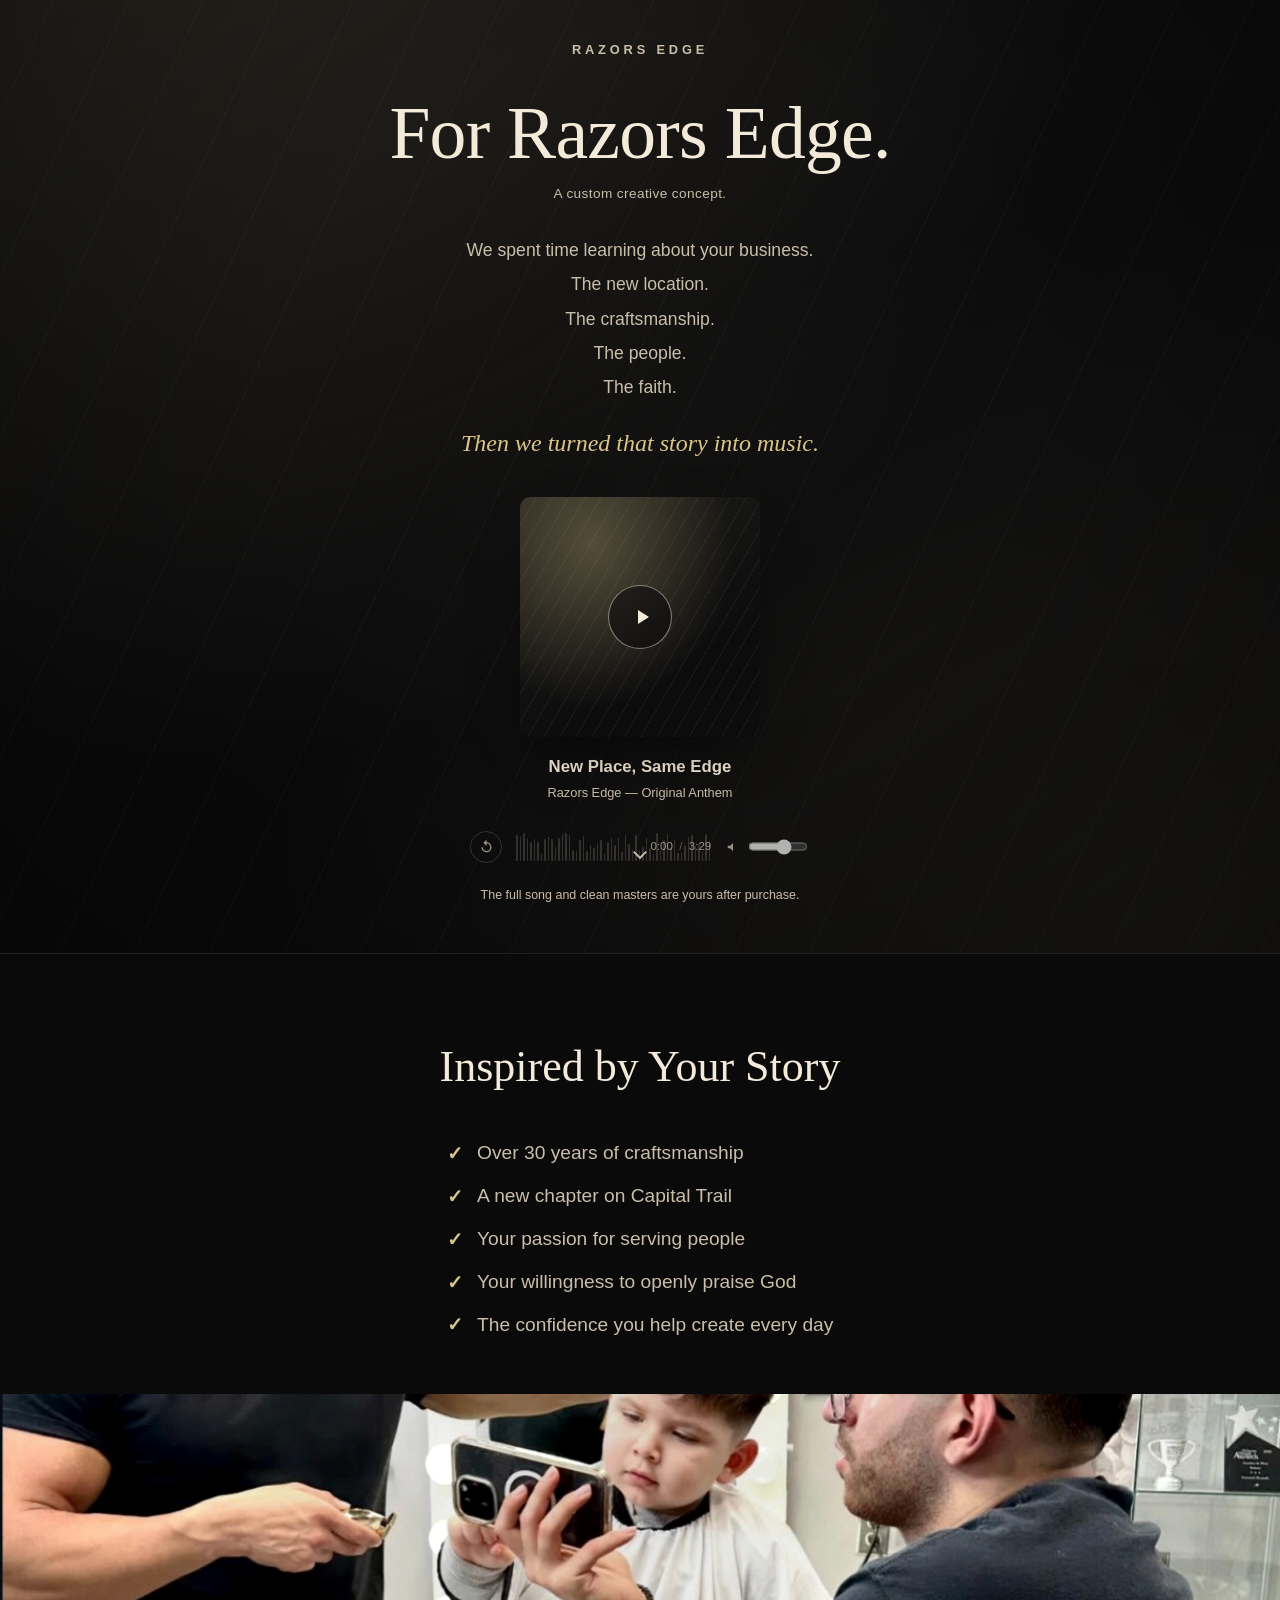
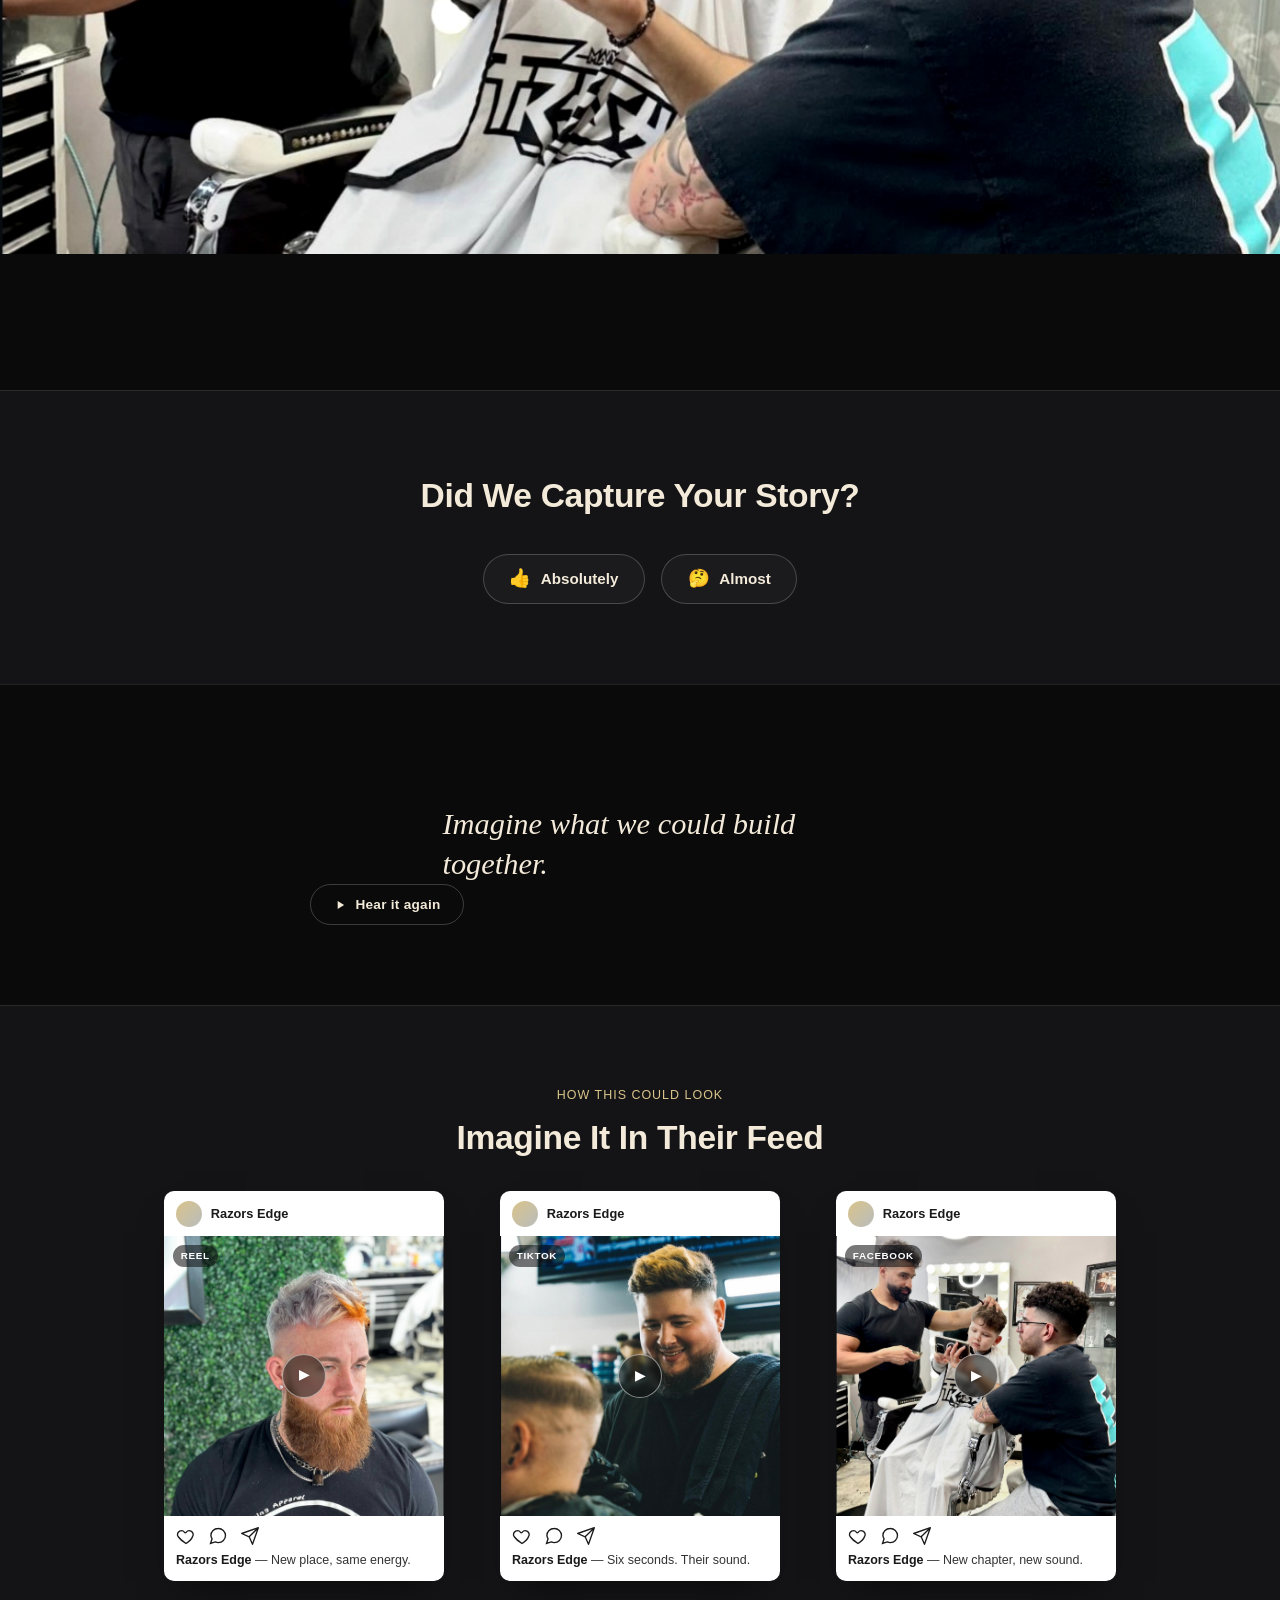
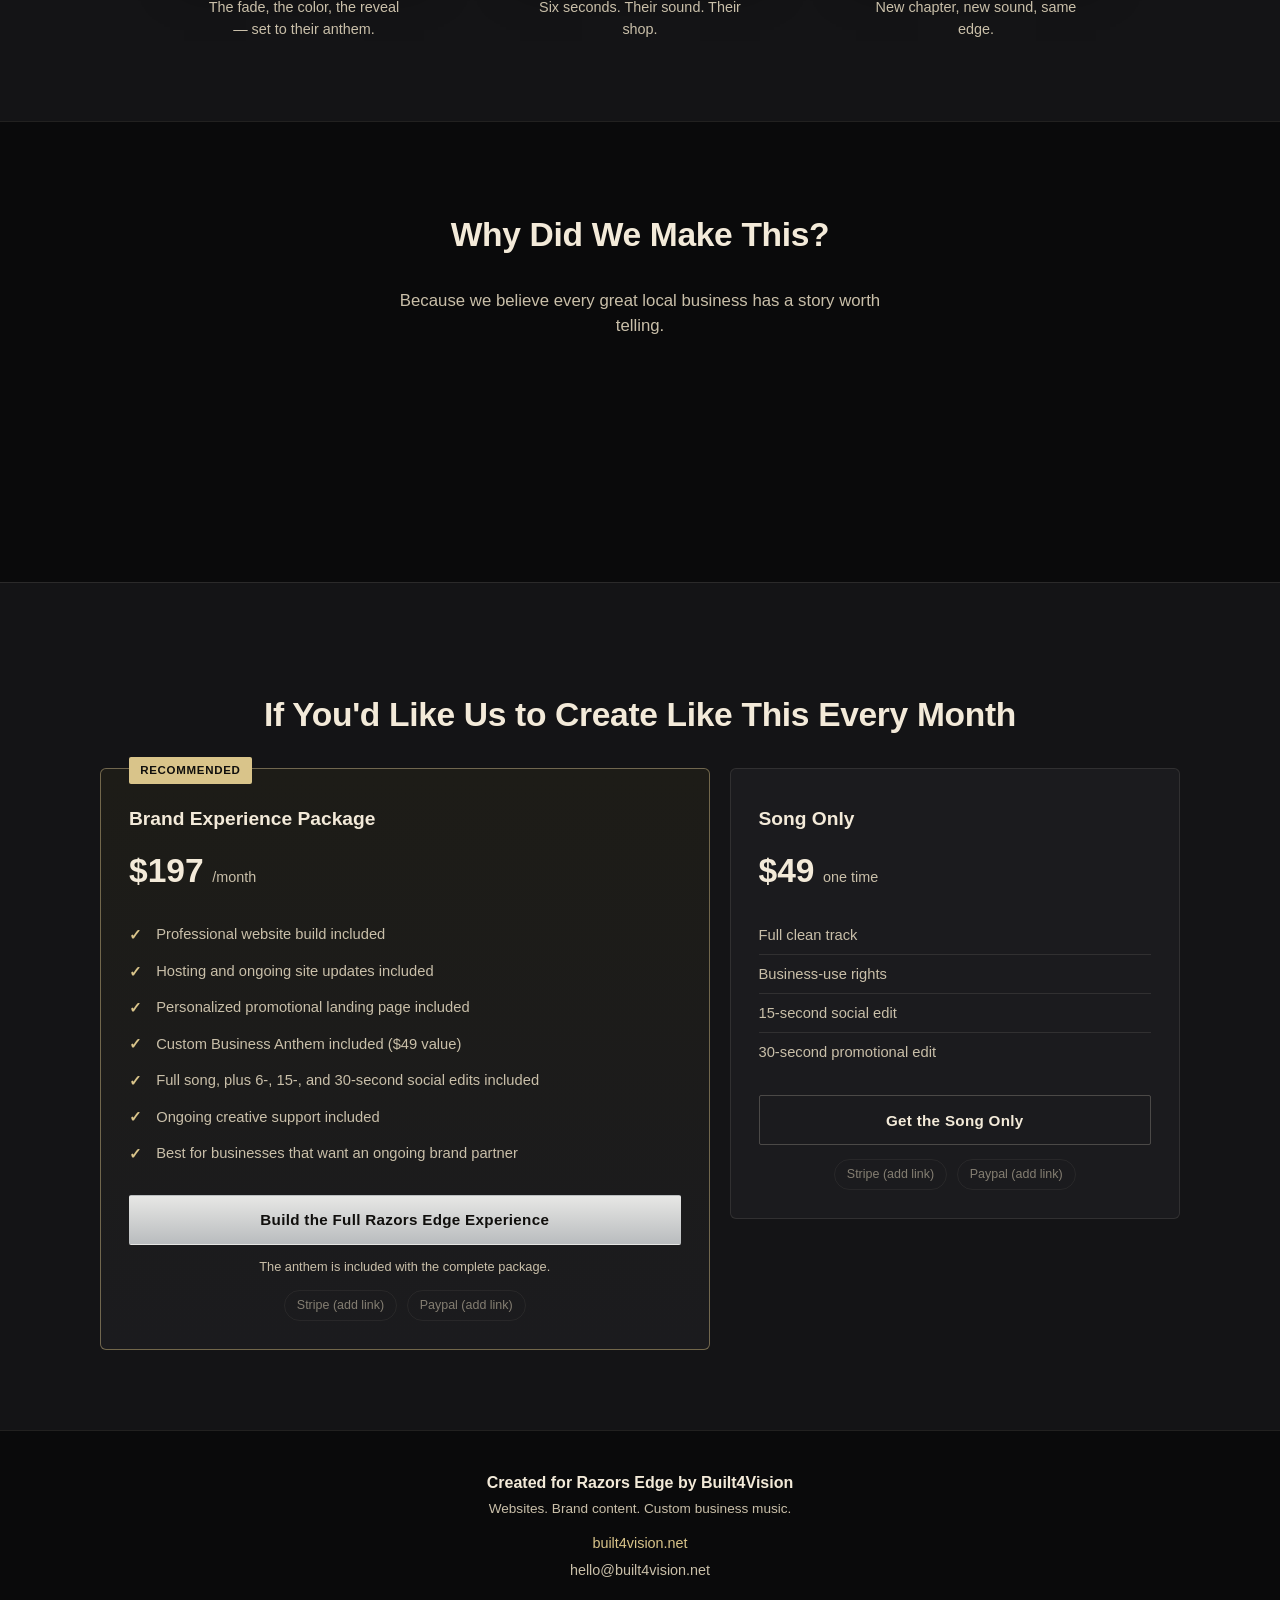
==== index.html @ f9c4b050 "Restyle primary offer bullets to match Built4Vision's real pricing card Rewrites the Brand Experienc" ====
<!doctype html>
<html lang="en">
<head>
  <meta charset="UTF-8" />
  <meta name="viewport" content="width=device-width, initial-scale=1, viewport-fit=cover" />

  <!-- ============================================================
       SEO / SOCIAL META
       Keep these in sync with the CONFIG object in js/main.js —
       social crawlers read this static markup, not JS output.
  ============================================================ -->
  <title>For Razors Edge — A Custom Anthem by Built4Vision</title>
  <meta name="description" content="A custom brand anthem created for Razors Edge barbershop in Newark, Delaware — a creative gift, not an advertisement. Presented by Built4Vision." />
  <!-- EDIT: replace with the live URL once this page is deployed -->
  <link rel="canonical" href="https://built4vision.net/razors-edge" />

  <!-- Open Graph -->
  <meta property="og:type" content="website" />
  <meta property="og:title" content="For Razors Edge — A Custom Anthem by Built4Vision" />
  <meta property="og:description" content="A custom brand anthem created for Razors Edge barbershop in Newark, Delaware. Presented by Built4Vision." />
  <!-- EDIT: add a 1200x630 social preview image at images/social-preview.jpg -->
  <meta property="og:image" content="images/social-preview.jpg" />
  <meta property="og:url" content="https://built4vision.net/razors-edge" />
  <meta name="twitter:card" content="summary_large_image" />

  <!-- Favicon placeholder — swap for the Razors Edge mark when supplied -->
  <link rel="icon" href="favicon.svg" type="image/svg+xml" />

  <link rel="stylesheet" href="css/style.css" />
</head>
<body>

  <a class="skip-link" href="#main">Skip to content</a>

  <!-- ============================================================
       HERO
       A cinematic, staged build with no pricing or sales language.
       Built4Vision is not named here — it's introduced later, after
       the song, in the "why we made this" section.
  ============================================================ -->
  <header class="hero" id="main">
    <div class="hero__bg" aria-hidden="true"></div>
    <div class="hero__scrim" aria-hidden="true"></div>

    <div class="wrap hero__inner">
      <p class="wordmark" data-animate>
        <!-- Logo placeholder: drop images/logo.svg here and this swaps in automatically -->
        <img
          class="wordmark__logo-img"
          src="images/logo.svg"
          alt="Razors Edge logo"
          data-config-src="logoImage"
          onerror="this.style.display='none'; this.nextElementSibling.style.display='inline';"
        />
        <span class="wordmark__text" style="display:none;" data-config="businessName">Razors Edge</span>
      </p>

      <h1 class="hero__headline" data-animate>For <span data-config="businessName">Razors Edge</span>.</h1>
      <p class="hero__by" data-animate>A custom creative concept.</p>

      <div class="hero__build" aria-label="How this came together">
        <p data-animate style="transition-delay: 0.05s">We spent time learning about your business.</p>
        <p data-animate style="transition-delay: 0.22s">The new location.</p>
        <p data-animate style="transition-delay: 0.39s">The craftsmanship.</p>
        <p data-animate style="transition-delay: 0.56s">The people.</p>
        <p data-animate style="transition-delay: 0.73s">The faith.</p>
      </div>

      <p class="hero__turn" data-animate style="transition-delay: 0.95s">Then we turned that story into music.</p>

      <!-- ============================================================
           CUSTOM AUDIO PLAYER — styled as a record release, not a
           utility widget. Swap the audio source in js/main.js
           CONFIG.audioSrc. No autoplay — playback starts only on
           user action.
      ============================================================ -->
      <div class="release-card" data-animate style="transition-delay: 1.1s">
        <audio
          id="anthem-audio"
          preload="metadata"
          data-config-src="audioSrc"
        >
          <source src="audio/razors-edge-anthem.mp3" type="audio/mpeg" data-config-src="audioSrc" />
        </audio>

        <div class="release-card__art">
          <div class="release-card__art-bg" aria-hidden="true"></div>
          <button class="release-card__play" id="play-toggle" type="button" aria-label="Play the anthem">
            <svg class="icon icon--play" viewBox="0 0 24 24" aria-hidden="true"><path d="M8 5v14l11-7z"/></svg>
            <svg class="icon icon--pause" viewBox="0 0 24 24" aria-hidden="true" hidden><path d="M6 5h4v14H6zM14 5h4v14h-4z"/></svg>
          </button>
        </div>

        <div class="release-card__meta">
          <p class="release-card__title" data-config="songTitle">New Place, Same Edge</p>
          <p class="release-card__subtitle"><span data-config="businessName">Razors Edge</span> — Original Anthem</p>
        </div>

        <div class="release-card__controls">
          <button class="player__restart" id="restart-btn" type="button" aria-label="Restart track">
            <svg class="icon" viewBox="0 0 24 24" aria-hidden="true"><path d="M12 5V1L7 6l5 5V7c3.31 0 6 2.69 6 6s-2.69 6-6 6-6-2.69-6-6H4c0 4.42 3.58 8 8 8s8-3.58 8-8-3.58-8-8-8z"/></svg>
          </button>

          <div class="player__scrub">
            <div class="waveform" id="waveform" aria-hidden="true">
              <div class="waveform__layer waveform__layer--base" id="wave-base"></div>
              <div class="waveform__layer waveform__layer--progress" id="wave-progress"></div>
            </div>
            <input
              type="range"
              id="seek"
              class="seek"
              min="0"
              max="1000"
              value="0"
              step="1"
              aria-label="Seek position in track"
            />
          </div>

          <div class="player__time" aria-live="off">
            <span id="time-elapsed">0:00</span>
            <span class="player__time-sep">/</span>
            <span id="time-total">0:00</span>
          </div>

          <div class="player__volume">
            <svg class="icon icon--sm" viewBox="0 0 24 24" aria-hidden="true"><path d="M3 10v4h4l5 5V5L7 10H3z"/></svg>
            <input
              type="range"
              id="volume"
              class="volume"
              min="0"
              max="1"
              step="0.01"
              value="0.85"
              aria-label="Volume"
            />
          </div>
        </div>

        <p class="player__fallback" id="player-fallback" hidden>
          Audio file not found — add <code>audio/razors-edge-anthem.mp3</code> to enable playback.
        </p>

        <p class="release-card__caption">The full song and clean masters are yours after purchase.</p>
      </div>

      <button class="hero__scrollcue" type="button" data-scroll-to="#story" aria-label="Scroll to see the story">
        <svg class="icon" viewBox="0 0 24 24" aria-hidden="true"><path d="M12 16.5 4.5 9l1.4-1.4L12 13.7l6.1-6.1L19.5 9z"/></svg>
      </button>
    </div>
  </header>

  <main>

    <!-- ============================================================
         STORY PROOF — the evidence behind the song.
    ============================================================ -->
    <section class="section story-section" id="story" aria-labelledby="story-heading">
      <div class="wrap wrap--narrow">
        <h2 class="story-heading" id="story-heading" data-animate>Inspired by Your Story</h2>

        <ul class="story-checklist" data-animate>
          <li>Over 30 years of craftsmanship</li>
          <li>A new chapter on Capital Trail</li>
          <li>Your passion for serving people</li>
          <li>Your willingness to openly praise God</li>
          <li>The confidence you help create every day</li>
        </ul>
      </div>

      <!-- Full-bleed shop photo. If images/shop-photo.jpg is missing, this simply hides. -->
      <figure class="story-photo" data-animate>
        <img
          src="images/shop-photo.jpg"
          alt="Inside Razors Edge"
          onerror="this.parentElement.style.display='none';"
        />
      </figure>
    </section>

    <!-- ============================================================
         VALIDATION MOMENT — the reader agrees before the pitch.
    ============================================================ -->
    <section class="section section--alt" id="validate" aria-labelledby="validate-heading">
      <div class="wrap wrap--narrow">
        <h2 class="section__heading" id="validate-heading" data-animate>Did We Capture Your Story?</h2>
        <div class="validate__choices" data-animate>
          <button class="validate__choice" type="button" data-scroll-to="#pivot">
            <span aria-hidden="true">&#128077;</span> Absolutely
          </button>
          <button class="validate__choice" type="button" data-scroll-to="#pivot">
            <span aria-hidden="true">&#129300;</span> Almost
          </button>
        </div>
      </div>
    </section>

    <!-- ============================================================
         PIVOT — the emotional bridge, and a chance to relisten.
    ============================================================ -->
    <section class="section" id="pivot" aria-label="Pivot">
      <div class="wrap wrap--narrow">
        <p class="pivot-line" data-animate>Imagine what we could build together.</p>
        <button class="play-again" type="button" data-play-again data-scroll-to="#main">
          <svg class="icon icon--sm" viewBox="0 0 24 24" aria-hidden="true"><path d="M8 5v14l11-7z"/></svg>
          Hear it again
        </button>
      </div>
    </section>

    <!-- ============================================================
         VISION — show it, don't explain it.
    ============================================================ -->
    <section class="section section--alt" id="vision" aria-labelledby="vision-heading">
      <div class="wrap">
        <p class="section__eyebrow" data-animate>How this could look</p>
        <h2 class="section__heading" id="vision-heading" data-animate>Imagine It In Their Feed</h2>

        <div class="mockup-grid" data-animate>
          <div class="mockup">
            <div class="mockup__post">
              <div class="mockup__post-head">
                <span class="mockup__post-avatar" aria-hidden="true"></span>
                <span class="mockup__post-name" data-config="businessName">Razors Edge</span>
              </div>
              <div class="mockup__post-media">
                <img
                  src="images/reel-transformation.jpg"
                  alt="Haircut transformation"
                  onerror="this.closest('.mockup__post-media').classList.add('mockup__post-media--empty');"
                />
                <span class="mockup__play" aria-hidden="true">&#9654;</span>
                <span class="mockup__badge">Reel</span>
              </div>
              <div class="mockup__post-actions" aria-hidden="true">
                <svg viewBox="0 0 24 24"><path d="M12 21s-6.7-4.35-9.3-8.1C1.02 10.9 1.6 7.6 4.4 6.2c2.3-1.15 4.6-.2 5.9 1.4.5.6 1.3.6 1.8 0 1.3-1.6 3.6-2.55 5.9-1.4 2.8 1.4 3.38 4.7 1.7 6.7C18.7 16.65 12 21 12 21z" fill="none" stroke="currentColor" stroke-width="1.6"/></svg>
                <svg viewBox="0 0 24 24"><path d="M21 11.5a8.5 8.5 0 0 1-8.5 8.5c-1.4 0-2.7-.32-3.86-.9L3 21l1.9-5.64A8.46 8.46 0 0 1 3.5 11.5 8.5 8.5 0 0 1 12 3a8.5 8.5 0 0 1 9 8.5z" fill="none" stroke="currentColor" stroke-width="1.6"/></svg>
                <svg viewBox="0 0 24 24"><path d="M22 2 11 13M22 2l-7 20-4-9-9-4 20-7z" fill="none" stroke="currentColor" stroke-width="1.6" stroke-linejoin="round"/></svg>
              </div>
              <p class="mockup__post-caption"><strong data-config="businessName">Razors Edge</strong> — New place, same energy.</p>
            </div>
            <p class="mockup__caption">The fade, the color, the reveal — set to their anthem.</p>
          </div>

          <div class="mockup">
            <div class="mockup__post">
              <div class="mockup__post-head">
                <span class="mockup__post-avatar" aria-hidden="true"></span>
                <span class="mockup__post-name" data-config="businessName">Razors Edge</span>
              </div>
              <div class="mockup__post-media">
                <img
                  src="images/reel-shop.jpg"
                  alt="Barber and client at Razors Edge"
                  onerror="this.closest('.mockup__post-media').classList.add('mockup__post-media--empty');"
                />
                <span class="mockup__play" aria-hidden="true">&#9654;</span>
                <span class="mockup__badge">TikTok</span>
              </div>
              <div class="mockup__post-actions" aria-hidden="true">
                <svg viewBox="0 0 24 24"><path d="M12 21s-6.7-4.35-9.3-8.1C1.02 10.9 1.6 7.6 4.4 6.2c2.3-1.15 4.6-.2 5.9 1.4.5.6 1.3.6 1.8 0 1.3-1.6 3.6-2.55 5.9-1.4 2.8 1.4 3.38 4.7 1.7 6.7C18.7 16.65 12 21 12 21z" fill="none" stroke="currentColor" stroke-width="1.6"/></svg>
                <svg viewBox="0 0 24 24"><path d="M21 11.5a8.5 8.5 0 0 1-8.5 8.5c-1.4 0-2.7-.32-3.86-.9L3 21l1.9-5.64A8.46 8.46 0 0 1 3.5 11.5 8.5 8.5 0 0 1 12 3a8.5 8.5 0 0 1 9 8.5z" fill="none" stroke="currentColor" stroke-width="1.6"/></svg>
                <svg viewBox="0 0 24 24"><path d="M22 2 11 13M22 2l-7 20-4-9-9-4 20-7z" fill="none" stroke="currentColor" stroke-width="1.6" stroke-linejoin="round"/></svg>
              </div>
              <p class="mockup__post-caption"><strong data-config="businessName">Razors Edge</strong> — Six seconds. Their sound.</p>
            </div>
            <p class="mockup__caption">Six seconds. Their sound. Their shop.</p>
          </div>

          <div class="mockup">
            <div class="mockup__post">
              <div class="mockup__post-head">
                <span class="mockup__post-avatar" aria-hidden="true"></span>
                <span class="mockup__post-name" data-config="businessName">Razors Edge</span>
              </div>
              <div class="mockup__post-media">
                <img
                  src="images/shop-photo.jpg"
                  alt="Razors Edge shop"
                  onerror="this.closest('.mockup__post-media').classList.add('mockup__post-media--empty');"
                />
                <span class="mockup__play" aria-hidden="true">&#9654;</span>
                <span class="mockup__badge">Facebook</span>
              </div>
              <div class="mockup__post-actions" aria-hidden="true">
                <svg viewBox="0 0 24 24"><path d="M12 21s-6.7-4.35-9.3-8.1C1.02 10.9 1.6 7.6 4.4 6.2c2.3-1.15 4.6-.2 5.9 1.4.5.6 1.3.6 1.8 0 1.3-1.6 3.6-2.55 5.9-1.4 2.8 1.4 3.38 4.7 1.7 6.7C18.7 16.65 12 21 12 21z" fill="none" stroke="currentColor" stroke-width="1.6"/></svg>
                <svg viewBox="0 0 24 24"><path d="M21 11.5a8.5 8.5 0 0 1-8.5 8.5c-1.4 0-2.7-.32-3.86-.9L3 21l1.9-5.64A8.46 8.46 0 0 1 3.5 11.5 8.5 8.5 0 0 1 12 3a8.5 8.5 0 0 1 9 8.5z" fill="none" stroke="currentColor" stroke-width="1.6"/></svg>
                <svg viewBox="0 0 24 24"><path d="M22 2 11 13M22 2l-7 20-4-9-9-4 20-7z" fill="none" stroke="currentColor" stroke-width="1.6" stroke-linejoin="round"/></svg>
              </div>
              <p class="mockup__post-caption"><strong data-config="businessName">Razors Edge</strong> — New chapter, new sound.</p>
            </div>
            <p class="mockup__caption">New chapter, new sound, same edge.</p>
          </div>
        </div>
      </div>
    </section>

    <!-- ============================================================
         WHY WE MADE THIS — Built4Vision is introduced here, after
         the song and the story, not before.
    ============================================================ -->
    <section class="section section--trust" id="trust" aria-labelledby="trust-heading">
      <div class="wrap wrap--narrow">
        <h2 class="section__heading" id="trust-heading" data-animate>Why Did We Make This?</h2>
        <p class="trust__body" data-animate>
          Because we believe every great local business has a story worth telling.
        </p>
        <p class="pivot-line pivot-line--tight" data-animate>
          This was our way of saying — we noticed yours.
        </p>
        <p class="trust__by" data-animate>
          <span data-config="builtByName">Built4Vision</span>
        </p>
      </div>
    </section>

    <!-- ============================================================
         THE OFFER — arrives last, softly.
    ============================================================ -->
    <section class="section section--alt" id="offers" aria-labelledby="offers-heading">
      <div class="wrap">
        <p class="section__eyebrow" data-animate>If you'd like to keep going</p>
        <h2 class="section__heading" id="offers-heading" data-animate>If You'd Like Us to Create Like This Every Month</h2>

        <div class="offers" data-animate>

          <!-- OFFER 1 — PRIMARY -->
          <div class="offer offer--primary">
            <span class="offer__badge">Recommended</span>
            <h3 class="offer__name">Brand Experience Package</h3>
            <p class="offer__price">
              <span class="offer__price-amount" data-config="packagePrice">$197</span>
              <span class="offer__price-term">/month</span>
            </p>
            <ul class="offer__list offer__list--check">
              <li>Professional website build included</li>
              <li>Hosting and ongoing site updates included</li>
              <li>Personalized promotional landing page included</li>
              <li>Custom Business Anthem included (<span data-config="songPrice">$49</span> value)</li>
              <li>Full song, plus 6-, 15-, and 30-second social edits included</li>
              <li>Ongoing creative support included</li>
              <li>Best for businesses that want an ongoing brand partner</li>
            </ul>
            <button class="btn btn--primary btn--block" type="button" data-offer="package">
              Build the Full Razors Edge Experience
            </button>
            <p class="offer__note">The anthem is included with the complete package.</p>

            <!-- Payment placeholders — non-functional until real links are added in js/main.js CONFIG -->
            <div class="offer__pay" data-pay="package"></div>
          </div>

          <!-- OFFER 2 — SECONDARY -->
          <div class="offer">
            <h3 class="offer__name">Song Only</h3>
            <p class="offer__price">
              <span class="offer__price-amount" data-config="songPrice">$49</span>
              <span class="offer__price-term">one time</span>
            </p>
            <ul class="offer__list">
              <li>Full clean track</li>
              <li>Business-use rights</li>
              <li>15-second social edit</li>
              <li>30-second promotional edit</li>
            </ul>
            <button class="btn btn--ghost btn--block" type="button" data-offer="song">
              Get the Song Only
            </button>

            <!-- Payment placeholders — non-functional until real links are added in js/main.js CONFIG -->
            <div class="offer__pay" data-pay="song"></div>
          </div>

        </div>
      </div>
    </section>

  </main>

  <!-- ============================================================
       CONTACT PANEL
       Opens on any CTA click with the relevant offer preselected.
  ============================================================ -->
  <div class="contact-panel" id="contact-panel" role="dialog" aria-modal="true" aria-labelledby="contact-heading" hidden>
    <div class="contact-panel__backdrop" data-close-panel></div>
    <div class="contact-panel__sheet">
      <button class="contact-panel__close" type="button" data-close-panel aria-label="Close contact form">
        <svg class="icon" viewBox="0 0 24 24" aria-hidden="true"><path d="M18.3 5.71 12 12l6.3 6.29-1.42 1.42L10.59 13.4 4.3 19.71 2.88 18.3 9.17 12 2.88 5.71 4.3 4.29l6.29 6.3 6.29-6.3z"/></svg>
      </button>

      <div class="contact-panel__content">
        <h2 id="contact-heading">Let's build it</h2>
        <p class="contact-panel__sub">Tell us where to reach you and we'll follow up personally.</p>

        <!-- Placeholder endpoint: replace action with your real form handler (e.g. Formspree, Netlify Forms) -->
        <form id="contact-form" data-form-endpoint="https://formspree.io/f/REPLACE_WITH_FORM_ID">
          <div class="field">
            <label for="cf-name">Name</label>
            <input id="cf-name" name="name" type="text" required autocomplete="name" />
          </div>

          <div class="field">
            <label for="cf-business">Business name</label>
            <input id="cf-business" name="business" type="text" autocomplete="organization" />
          </div>

          <div class="field-row">
            <div class="field">
              <label for="cf-email">Email</label>
              <input id="cf-email" name="email" type="email" required autocomplete="email" />
            </div>
            <div class="field">
              <label for="cf-phone">Phone</label>
              <input id="cf-phone" name="phone" type="tel" autocomplete="tel" />
            </div>
          </div>

          <div class="field">
            <label for="cf-offer">Selected offer</label>
            <select id="cf-offer" name="offer">
              <option value="package">Brand Experience Package — $197/month</option>
              <option value="song">Song Only — $49 one time</option>
            </select>
          </div>

          <div class="field">
            <label for="cf-message">Message</label>
            <textarea id="cf-message" name="message" rows="3"></textarea>
          </div>

          <button class="btn btn--primary btn--block" type="submit">Send</button>
        </form>

        <div class="contact-panel__success" id="contact-success" hidden>
          <svg class="icon icon--lg" viewBox="0 0 24 24" aria-hidden="true"><path d="M9 16.2 4.8 12l-1.4 1.4L9 19 21 7l-1.4-1.4z"/></svg>
          <h3>Message sent</h3>
          <p>Thanks — we'll be in touch shortly to get everything set up.</p>
        </div>
      </div>
    </div>
  </div>

  <!-- ============================================================
       FOOTER
  ============================================================ -->
  <footer class="footer">
    <div class="wrap">
      <p class="footer__made">Created for <span data-config="businessName">Razors Edge</span> by <span data-config="builtByName">Built4Vision</span></p>
      <p class="footer__tag">Websites. Brand content. Custom business music.</p>
      <a class="footer__link" data-config-href="builtByUrl" data-config="builtByUrlText" href="https://built4vision.net">built4vision.net</a>
      <a class="footer__link footer__link--email" data-config-href="contactEmailHref" data-config="contactEmail" href="mailto:hello@built4vision.net">hello@built4vision.net</a>
    </div>
  </footer>

  <script src="js/main.js"></script>
</body>
</html>
---- css/style.css ----
/* ==========================================================================
   RAZORS EDGE × BUILT4VISION — "New Place, Same Edge"
   Design system: black/charcoal foundation, warm cream text,
   restrained metallic accents, razor-line geometry. No clutter.

   This reads as a gift, not a landing page: a quiet cinematic hero,
   the story before the sale, and pricing only at the very end.
   ========================================================================== */

:root {
  /* Color */
  --bg: #0a0a0b;
  --bg-alt: #141416;
  --bg-panel: #1b1b1e;
  --line: rgba(243, 234, 217, 0.10);
  --line-strong: rgba(243, 234, 217, 0.22);
  --cream: #f3ead9;
  --cream-muted: #c9bfa9;
  --silver: #b9bcbe;
  --silver-bright: #e7e7e5;
  --accent: #d9c48a; /* restrained warm-metallic accent for highlights */
  --focus: #e7e2d8;

  /* Type — sans for UI/body, serif reserved for the emotional beats */
  --font-display: -apple-system, "Segoe UI", "Helvetica Neue", Arial, sans-serif;
  --font-body: -apple-system, "Segoe UI", Arial, sans-serif;
  --font-serif: Georgia, "Iowan Old Style", "Palatino Linotype", "Book Antiqua", "Times New Roman", serif;

  /* Layout */
  --wrap: 1120px;
  --wrap-narrow: 700px;
  --radius: 2px;
  --ease: cubic-bezier(0.22, 1, 0.36, 1);
}

* {
  box-sizing: border-box;
}

html {
  scroll-behavior: smooth;
  background: var(--bg);
  overflow-x: hidden;
}

@media (prefers-reduced-motion: reduce) {
  html {
    scroll-behavior: auto;
  }
  *, *::before, *::after {
    animation-duration: 0.001ms !important;
    animation-iteration-count: 1 !important;
    transition-duration: 0.001ms !important;
    scroll-behavior: auto !important;
  }
}

body {
  margin: 0;
  background: var(--bg);
  color: var(--cream);
  font-family: var(--font-body);
  line-height: 1.5;
  -webkit-font-smoothing: antialiased;
  overflow-x: hidden;
}

img {
  max-width: 100%;
  display: block;
}

.skip-link {
  position: absolute;
  left: -999px;
  top: 0;
  background: var(--cream);
  color: var(--bg);
  padding: 0.75rem 1rem;
  z-index: 100;
}
.skip-link:focus {
  left: 0;
}

.wrap {
  max-width: var(--wrap);
  margin: 0 auto;
  padding: 0 1.25rem;
}
.wrap--narrow {
  max-width: var(--wrap-narrow);
}

:focus-visible {
  outline: 2px solid var(--focus);
  outline-offset: 3px;
}

/* ==========================================================================
   ENTRANCE ANIMATION
   ========================================================================== */
[data-animate] {
  opacity: 0;
  transform: translateY(14px);
  transition: opacity 0.7s var(--ease), transform 0.7s var(--ease);
}
[data-animate].in-view {
  opacity: 1;
  transform: translateY(0);
}
@media (prefers-reduced-motion: reduce) {
  [data-animate] {
    opacity: 1;
    transform: none;
  }
}

/* ==========================================================================
   BUTTONS
   ========================================================================== */
.btn {
  display: inline-flex;
  align-items: center;
  justify-content: center;
  gap: 0.5rem;
  padding: 0.95rem 1.75rem;
  font-family: var(--font-display);
  font-weight: 700;
  font-size: 0.95rem;
  letter-spacing: 0.02em;
  text-decoration: none;
  border-radius: var(--radius);
  border: 1px solid transparent;
  cursor: pointer;
  transition: transform 0.2s var(--ease), background 0.2s var(--ease), border-color 0.2s var(--ease);
  -webkit-tap-highlight-color: transparent;
}
.btn:active {
  transform: scale(0.98);
}
.btn--primary {
  background: linear-gradient(180deg, var(--silver-bright), var(--silver));
  color: #100f0d;
}
.btn--primary:hover {
  background: var(--cream);
}
.btn--ghost {
  background: transparent;
  color: var(--cream);
  border-color: var(--line-strong);
}
.btn--ghost:hover {
  border-color: var(--cream);
}
.btn--block {
  display: flex;
  width: 100%;
}

/* ==========================================================================
   HERO — minimal, cinematic, no pricing
   ========================================================================== */
.hero {
  position: relative;
  min-height: 100svh;
  display: flex;
  align-items: center;
  padding: 2.5rem 0 3rem;
  overflow: hidden;
  background: var(--bg);
}

.hero__bg {
  position: absolute;
  inset: -10%;
  z-index: 0;
  background:
    repeating-linear-gradient(
      115deg,
      rgba(243, 234, 217, 0.035) 0px,
      rgba(243, 234, 217, 0.035) 1px,
      transparent 1px,
      transparent 68px
    ),
    radial-gradient(ellipse at 20% -10%, rgba(217, 196, 138, 0.14), transparent 55%),
    radial-gradient(ellipse at 85% 90%, rgba(217, 196, 138, 0.08), transparent 50%),
    linear-gradient(180deg, #0d0d0e 0%, var(--bg) 55%);
  animation: hero-drift 26s ease-in-out infinite alternate;
}
.hero__scrim {
  position: absolute;
  inset: 0;
  z-index: 0;
  background: radial-gradient(ellipse at 50% 40%, transparent 40%, rgba(0, 0, 0, 0.35) 100%);
}

@keyframes hero-drift {
  from { transform: translate3d(0, 0, 0) scale(1); }
  to { transform: translate3d(-1.5%, 1%, 0) scale(1.03); }
}
@media (prefers-reduced-motion: reduce) {
  .hero__bg {
    animation: none;
  }
}

.hero__inner {
  position: relative;
  z-index: 1;
  text-align: center;
  margin: 0 auto;
  max-width: 640px;
}

.wordmark {
  display: flex;
  align-items: center;
  justify-content: center;
  margin: 0 0 2.25rem;
}
.wordmark__logo-img {
  height: 28px;
  width: auto;
  margin: 0 auto;
}
.wordmark__text {
  font-family: var(--font-display);
  font-weight: 700;
  font-size: 0.8rem;
  letter-spacing: 0.3em;
  text-transform: uppercase;
  color: var(--cream-muted);
}

.hero__headline {
  font-family: var(--font-serif);
  font-weight: 400;
  font-style: normal;
  letter-spacing: -0.01em;
  font-size: clamp(2.6rem, 11vw, 4.6rem);
  line-height: 1.05;
  margin: 0 0 0.75rem;
  color: var(--cream);
  text-wrap: balance;
}

.hero__by {
  font-size: 0.85rem;
  letter-spacing: 0.03em;
  color: var(--cream-muted);
  margin: 0 0 2rem;
}

.hero__build {
  margin: 0 0 1.5rem;
  display: flex;
  flex-direction: column;
  gap: 0.5rem;
}
.hero__build p {
  font-size: clamp(0.95rem, 3vw, 1.1rem);
  color: var(--cream-muted);
  margin: 0;
}

.hero__turn {
  font-family: var(--font-serif);
  font-style: italic;
  font-size: clamp(1.2rem, 3.6vw, 1.5rem);
  color: var(--accent);
  margin: 0 0 2.25rem;
}

/* ==========================================================================
   RELEASE CARD — the player styled as a record release, not a widget
   ========================================================================== */
.release-card {
  display: flex;
  flex-direction: column;
  align-items: center;
}

.release-card__art {
  position: relative;
  width: min(70vw, 240px);
  aspect-ratio: 1 / 1;
  border-radius: 10px;
  overflow: hidden;
  box-shadow: 0 25px 50px -20px rgba(0, 0, 0, 0.7);
}
.release-card__art-bg {
  position: absolute;
  inset: 0;
  background:
    repeating-linear-gradient(
      120deg,
      rgba(243, 234, 217, 0.06) 0px,
      rgba(243, 234, 217, 0.06) 1px,
      transparent 1px,
      transparent 14px
    ),
    radial-gradient(ellipse at 30% 20%, rgba(217, 196, 138, 0.30), transparent 60%),
    linear-gradient(150deg, #201f1a 0%, #0c0c0d 70%);
}

.release-card__play {
  position: absolute;
  top: 50%;
  left: 50%;
  transform: translate(-50%, -50%);
  flex: none;
  width: 64px;
  height: 64px;
  border-radius: 50%;
  border: 1px solid rgba(243, 234, 217, 0.5);
  background: rgba(10, 10, 11, 0.55);
  backdrop-filter: blur(3px);
  color: var(--cream);
  display: flex;
  align-items: center;
  justify-content: center;
  cursor: pointer;
  transition: transform 0.2s var(--ease), background 0.2s var(--ease);
}
.release-card__play:hover {
  background: rgba(10, 10, 11, 0.75);
}
.release-card__play:active {
  transform: translate(-50%, -50%) scale(0.94);
}
.release-card__play .icon {
  width: 24px;
  height: 24px;
  fill: currentColor;
}
.release-card__play .icon--play {
  margin-left: 3px;
}

.release-card__meta {
  margin: 1.1rem 0 0;
  text-align: center;
}
.release-card__title {
  font-family: var(--font-display);
  font-weight: 700;
  font-size: 1.05rem;
  color: var(--cream);
  margin: 0;
}
.release-card__subtitle {
  font-size: 0.8rem;
  color: var(--cream-muted);
  margin: 0.2rem 0 0;
}

.release-card__controls {
  display: flex;
  align-items: center;
  gap: 0.9rem;
  margin-top: 1.4rem;
  width: 100%;
  max-width: 340px;
  opacity: 0.75;
  transition: opacity 0.2s var(--ease);
}
.release-card__controls:hover,
.release-card__controls:focus-within {
  opacity: 1;
}

.release-card__caption {
  font-size: 0.78rem;
  color: var(--cream-muted);
  margin: 1.1rem 0 0;
}

.player__restart {
  flex: none;
  width: 32px;
  height: 32px;
  border-radius: 50%;
  border: 1px solid var(--line-strong);
  background: transparent;
  color: var(--cream-muted);
  display: flex;
  align-items: center;
  justify-content: center;
  cursor: pointer;
}
.player__restart:hover {
  color: var(--cream);
  border-color: var(--cream);
}
.player__restart .icon {
  width: 15px;
  height: 15px;
  fill: currentColor;
}

.player__scrub {
  position: relative;
  flex: 1;
  min-width: 0;
}

.waveform {
  position: relative;
  height: 28px;
  display: flex;
  align-items: flex-end;
  pointer-events: none;
}
.waveform__layer {
  position: absolute;
  inset: 0;
  display: flex;
  align-items: flex-end;
  gap: 2px;
}
.waveform__layer span {
  flex: 1;
  min-width: 1.5px;
  border-radius: 1px;
}
.waveform__layer--base span {
  background: var(--line-strong);
}
.waveform__layer--progress {
  clip-path: inset(0 100% 0 0);
}
.waveform__layer--progress span {
  background: linear-gradient(180deg, var(--accent), var(--silver-bright));
}

.seek {
  position: absolute;
  inset: 0;
  width: 100%;
  height: 28px;
  margin: 0;
  opacity: 0;
  cursor: pointer;
}
.seek:focus-visible {
  opacity: 1;
  outline: 2px solid var(--focus);
}

.player__time {
  flex: none;
  font-variant-numeric: tabular-nums;
  font-size: 0.72rem;
  color: var(--cream-muted);
}
.player__time-sep {
  margin: 0 0.2rem;
  opacity: 0.6;
}

.player__volume {
  flex: none;
  display: flex;
  align-items: center;
  gap: 0.4rem;
}
.player__volume .icon--sm {
  width: 14px;
  height: 14px;
  fill: var(--cream-muted);
  flex: none;
}
.volume {
  width: 60px;
  accent-color: var(--silver-bright);
}

.player__fallback {
  margin: 1rem 0 0;
  font-size: 0.78rem;
  color: var(--cream-muted);
  text-align: center;
}
.player__fallback code {
  color: var(--accent);
}

.hero__scrollcue {
  position: absolute;
  left: 50%;
  bottom: 1.75rem;
  transform: translateX(-50%);
  z-index: 1;
  background: transparent;
  border: none;
  color: var(--cream-muted);
  cursor: pointer;
  padding: 0.5rem;
  animation: cue-bounce 2.2s ease-in-out infinite;
}
.hero__scrollcue:hover {
  color: var(--cream);
}
.hero__scrollcue .icon {
  width: 22px;
  height: 22px;
  fill: currentColor;
}
@keyframes cue-bounce {
  0%, 100% { transform: translateX(-50%) translateY(0); }
  50% { transform: translateX(-50%) translateY(6px); }
}
@media (prefers-reduced-motion: reduce) {
  .hero__scrollcue {
    animation: none;
  }
}

/* ==========================================================================
   SECTIONS (shared)
   ========================================================================== */
.section {
  padding: 5rem 0;
  border-top: 1px solid var(--line);
}
.section--alt {
  background: var(--bg-alt);
}
.section--trust {
  text-align: center;
  padding: 5.5rem 0;
}

.section__eyebrow {
  font-size: 0.78rem;
  letter-spacing: 0.08em;
  text-transform: uppercase;
  color: var(--accent);
  margin: 0 0 0.5rem;
  text-align: center;
}
.section__heading {
  font-family: var(--font-display);
  font-weight: 800;
  font-size: clamp(1.5rem, 4.5vw, 2.1rem);
  letter-spacing: -0.01em;
  margin: 0 0 1.75rem;
  color: var(--cream);
  text-align: center;
}

/* ==========================================================================
   STORY SECTION — told before the sale
   ========================================================================== */
.story-section {
  text-align: center;
}
.story-section .section__eyebrow {
  margin-bottom: 0.75rem;
}

.story-heading {
  font-family: var(--font-serif);
  font-weight: 400;
  font-size: clamp(2rem, 7vw, 2.75rem);
  color: var(--cream);
  margin: 0 0 2.5rem;
}

.story-checklist {
  list-style: none;
  margin: 0;
  padding: 0;
  display: inline-flex;
  flex-direction: column;
  gap: 1rem;
  text-align: left;
}
.story-checklist li {
  position: relative;
  padding-left: 1.9rem;
  font-size: clamp(1rem, 2.8vw, 1.2rem);
  color: var(--cream-muted);
  line-height: 1.4;
}
.story-checklist li::before {
  content: "\2713";
  position: absolute;
  left: 0;
  top: 0.05em;
  color: var(--accent);
  font-weight: 700;
}

.story-photo {
  /* Direct child of the unpadded .section, so 100% width already reaches
     the true edges — no negative margin needed (and none should be added,
     since that would overflow the viewport and cause horizontal scroll). */
  margin: 3.5rem 0;
  max-height: 460px;
  overflow: hidden;
}
.story-photo img {
  width: 100%;
  height: 100%;
  max-height: 460px;
  object-fit: cover;
  filter: saturate(0.92) contrast(1.03);
}

/* ==========================================================================
   VALIDATION MOMENT
   ========================================================================== */
.validate__choices {
  display: flex;
  flex-wrap: wrap;
  justify-content: center;
  gap: 1rem;
  margin-top: 2rem;
}
.validate__choice {
  display: inline-flex;
  align-items: center;
  gap: 0.6rem;
  background: var(--bg-panel);
  border: 1px solid var(--line-strong);
  color: var(--cream);
  font-family: var(--font-display);
  font-weight: 700;
  font-size: 0.95rem;
  padding: 0.85rem 1.6rem;
  border-radius: 999px;
  cursor: pointer;
  transition: border-color 0.2s var(--ease), transform 0.2s var(--ease);
}
.validate__choice:hover {
  border-color: var(--accent);
  transform: translateY(-1px);
}
.validate__choice span {
  font-size: 1.1rem;
}

.play-again {
  display: inline-flex;
  align-items: center;
  gap: 0.5rem;
  background: transparent;
  border: 1px solid var(--line-strong);
  color: var(--cream);
  font-family: var(--font-display);
  font-weight: 700;
  font-size: 0.85rem;
  letter-spacing: 0.02em;
  padding: 0.75rem 1.4rem;
  border-radius: 999px;
  cursor: pointer;
  transition: border-color 0.2s var(--ease);
}
.play-again:hover {
  border-color: var(--cream);
}
.play-again .icon--sm {
  width: 14px;
  height: 14px;
  fill: currentColor;
}

/* ==========================================================================
   VISION / MOCKUPS — show it, don't explain it
   ========================================================================== */
.mockup-grid {
  display: grid;
  grid-template-columns: 1fr;
  gap: 1.75rem;
  max-width: 980px;
  margin: 0 auto;
}
@media (min-width: 720px) {
  .mockup-grid {
    grid-template-columns: repeat(3, 1fr);
  }
}

.mockup {
  text-align: center;
}

.mockup__post {
  max-width: 280px;
  margin: 0 auto 1rem;
  background: #ffffff;
  color: #1a1a1a;
  border-radius: 10px;
  overflow: hidden;
  box-shadow: 0 20px 40px -20px rgba(0, 0, 0, 0.6);
  text-align: left;
}

.mockup__post-head {
  display: flex;
  align-items: center;
  gap: 0.55rem;
  padding: 0.6rem 0.75rem;
}
.mockup__post-avatar {
  flex: none;
  width: 26px;
  height: 26px;
  border-radius: 50%;
  background: linear-gradient(135deg, var(--accent), var(--silver));
}
.mockup__post-name {
  font-size: 0.8rem;
  font-weight: 700;
}

.mockup__post-media {
  position: relative;
  aspect-ratio: 1 / 1;
  background: #eee;
}
.mockup__post-media img {
  width: 100%;
  height: 100%;
  object-fit: cover;
  filter: saturate(0.95);
}
.mockup__post-media--empty {
  background: linear-gradient(160deg, #eee, #ddd);
}

.mockup__play {
  position: absolute;
  top: 50%;
  left: 50%;
  transform: translate(-50%, -50%);
  z-index: 1;
  width: 44px;
  height: 44px;
  border-radius: 50%;
  background: rgba(10, 10, 11, 0.5);
  border: 1px solid rgba(255, 255, 255, 0.5);
  color: #fff;
  display: flex;
  align-items: center;
  justify-content: center;
  font-size: 0.85rem;
  backdrop-filter: blur(2px);
}
.mockup__badge {
  position: absolute;
  top: 0.55rem;
  left: 0.55rem;
  z-index: 1;
  font-family: var(--font-display);
  font-weight: 700;
  font-size: 0.62rem;
  letter-spacing: 0.06em;
  text-transform: uppercase;
  color: #fff;
  background: rgba(10, 10, 11, 0.55);
  padding: 0.22rem 0.5rem;
  border-radius: 999px;
}

.mockup__post-actions {
  display: flex;
  gap: 0.75rem;
  padding: 0.6rem 0.75rem 0.3rem;
}
.mockup__post-actions svg {
  width: 20px;
  height: 20px;
  color: #1a1a1a;
}

.mockup__post-caption {
  font-size: 0.78rem;
  padding: 0 0.75rem 0.75rem;
  margin: 0;
  color: #333;
}
.mockup__post-caption strong {
  color: #1a1a1a;
}

.mockup__caption {
  font-size: 0.9rem;
  color: var(--cream-muted);
  max-width: 26ch;
  margin: 0 auto;
}

/* ==========================================================================
   TRUST + PIVOT
   ========================================================================== */
.trust__body {
  color: var(--cream-muted);
  font-size: 1.05rem;
  max-width: 56ch;
  margin: 0 auto;
}

.pivot-line {
  font-family: var(--font-serif);
  font-style: italic;
  font-size: clamp(1.3rem, 4.2vw, 1.9rem);
  color: var(--cream);
  max-width: 26ch;
  margin: 2.5rem auto 0;
  line-height: 1.3;
}
.pivot-line--tight {
  margin-top: 1.5rem;
}

.trust__by {
  font-family: var(--font-display);
  font-weight: 700;
  font-size: 0.85rem;
  letter-spacing: 0.1em;
  text-transform: uppercase;
  color: var(--cream-muted);
  margin: 2rem 0 0;
}

/* ==========================================================================
   OFFERS
   ========================================================================== */
.offers {
  display: grid;
  grid-template-columns: 1fr;
  gap: 1.25rem;
}
@media (min-width: 800px) {
  .offers {
    grid-template-columns: 1.15fr 0.85fr;
    align-items: start;
  }
}

.offer {
  background: var(--bg-panel);
  border: 1px solid var(--line);
  border-radius: 6px;
  padding: 1.75rem;
  position: relative;
}
.offer--primary {
  border-color: rgba(217, 196, 138, 0.45);
  background: linear-gradient(180deg, #1d1c17, var(--bg-panel));
}
.offer__badge {
  position: absolute;
  top: -12px;
  left: 1.75rem;
  background: var(--accent);
  color: #100f0d;
  font-family: var(--font-display);
  font-weight: 700;
  font-size: 0.72rem;
  letter-spacing: 0.06em;
  text-transform: uppercase;
  padding: 0.3rem 0.7rem;
  border-radius: 2px;
}
.offer__name {
  font-family: var(--font-display);
  font-size: 1.2rem;
  margin: 0.5rem 0 0.75rem;
  color: var(--cream);
}
.offer__price {
  margin: 0 0 1.25rem;
}
.offer__price-amount {
  font-family: var(--font-display);
  font-weight: 800;
  font-size: 2.1rem;
  color: var(--cream);
}
.offer__price-term {
  font-size: 0.9rem;
  color: var(--cream-muted);
  margin-left: 0.25rem;
}
.offer__list {
  list-style: none;
  margin: 0 0 1.5rem;
  padding: 0;
}
.offer__list li {
  padding: 0.5rem 0;
  border-top: 1px solid var(--line);
  font-size: 0.92rem;
  color: var(--cream-muted);
}
.offer__list li:first-child {
  border-top: none;
}

.offer__list--check li {
  position: relative;
  padding: 0.45rem 0 0.45rem 1.7rem;
  border-top: none;
}
.offer__list--check li::before {
  content: "\2713";
  position: absolute;
  left: 0;
  top: 0.5rem;
  color: var(--accent);
  font-weight: 700;
}

.offer__note {
  text-align: center;
  font-size: 0.8rem;
  color: var(--cream-muted);
  margin: 0.75rem 0 0;
}
.offer__pay {
  margin-top: 0.9rem;
  display: flex;
  flex-wrap: wrap;
  gap: 0.6rem;
  justify-content: center;
  font-size: 0.78rem;
}
.offer__pay a,
.offer__pay span {
  color: var(--cream-muted);
  text-decoration: none;
  border: 1px solid var(--line);
  border-radius: 999px;
  padding: 0.3rem 0.75rem;
}
.offer__pay a {
  color: var(--accent);
  border-color: rgba(217, 196, 138, 0.35);
}
.offer__pay span {
  opacity: 0.6;
}

/* ==========================================================================
   CONTACT PANEL
   ========================================================================== */
.contact-panel {
  position: fixed;
  inset: 0;
  z-index: 50;
  display: flex;
  align-items: flex-end;
}
.contact-panel[hidden] {
  display: none;
}
.contact-panel__backdrop {
  position: absolute;
  inset: 0;
  background: rgba(4, 4, 4, 0.72);
}
.contact-panel__sheet {
  position: relative;
  width: 100%;
  max-height: 92vh;
  overflow-y: auto;
  margin: 0 auto;
  background: var(--bg-alt);
  border-top: 1px solid var(--line-strong);
  border-radius: 12px 12px 0 0;
  padding: 1.75rem 1.5rem 2rem;
}
@media (min-width: 640px) {
  .contact-panel {
    align-items: center;
  }
  .contact-panel__sheet {
    max-width: 480px;
    border-radius: 8px;
    border: 1px solid var(--line-strong);
  }
}

.contact-panel__close {
  position: absolute;
  top: 1rem;
  right: 1rem;
  width: 36px;
  height: 36px;
  border-radius: 50%;
  border: 1px solid var(--line-strong);
  background: transparent;
  color: var(--cream-muted);
  display: flex;
  align-items: center;
  justify-content: center;
  cursor: pointer;
}
.contact-panel__close .icon {
  width: 16px;
  height: 16px;
  fill: currentColor;
}

.contact-panel__content h2 {
  font-family: var(--font-display);
  margin: 0 0 0.35rem;
  font-size: 1.4rem;
}
.contact-panel__sub {
  color: var(--cream-muted);
  font-size: 0.9rem;
  margin: 0 0 1.25rem;
}

.field {
  margin-bottom: 0.9rem;
}
.field-row {
  display: grid;
  grid-template-columns: 1fr 1fr;
  gap: 0.75rem;
}
label {
  display: block;
  font-size: 0.8rem;
  color: var(--cream-muted);
  margin-bottom: 0.35rem;
}
input,
select,
textarea {
  width: 100%;
  background: var(--bg-panel);
  border: 1px solid var(--line-strong);
  border-radius: 4px;
  padding: 0.7rem 0.8rem;
  color: var(--cream);
  font-size: 0.95rem;
  font-family: var(--font-body);
}
input:focus,
select:focus,
textarea:focus {
  border-color: var(--accent);
}
textarea {
  resize: vertical;
}

.contact-panel__success {
  text-align: center;
  padding: 1.5rem 0 0.5rem;
}
.contact-panel__success .icon--lg {
  width: 40px;
  height: 40px;
  fill: var(--accent);
  margin-bottom: 0.75rem;
}
.contact-panel__success h3 {
  margin: 0 0 0.4rem;
  font-family: var(--font-display);
}
.contact-panel__success p {
  color: var(--cream-muted);
  margin: 0;
}

/* ==========================================================================
   FOOTER
   ========================================================================== */
.footer {
  border-top: 1px solid var(--line);
  padding: 2.5rem 0 3rem;
  text-align: center;
}
.footer__made {
  margin: 0 0 0.25rem;
  font-family: var(--font-display);
  font-weight: 700;
  color: var(--cream);
}
.footer__tag {
  margin: 0 0 0.75rem;
  font-size: 0.85rem;
  color: var(--cream-muted);
}
.footer__link {
  color: var(--accent);
  text-decoration: none;
  font-size: 0.9rem;
}
.footer__link:hover {
  text-decoration: underline;
}
.footer__link--email {
  display: block;
  margin-top: 0.3rem;
  color: var(--cream-muted);
}

/* ==========================================================================
   ICONS (base)
   ========================================================================== */
.icon {
  width: 20px;
  height: 20px;
}
.icon[hidden] {
  display: none;
}
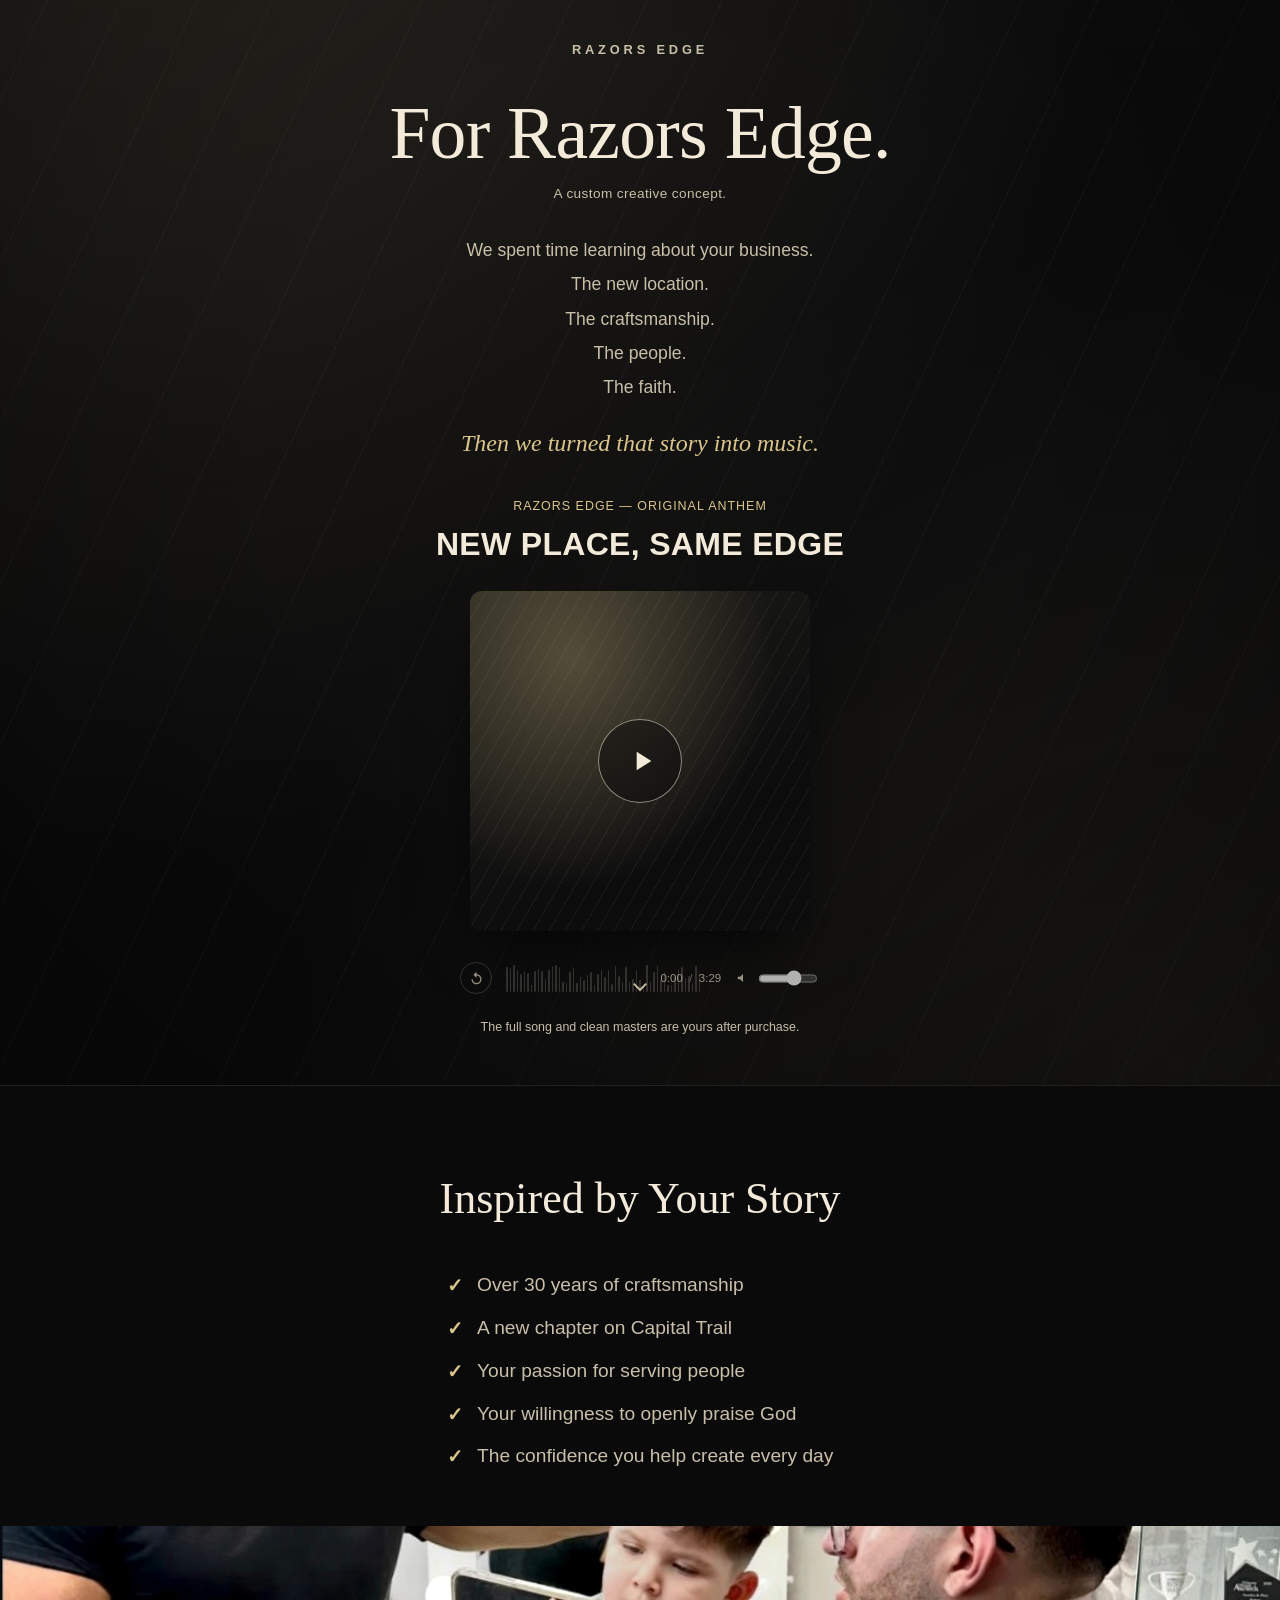
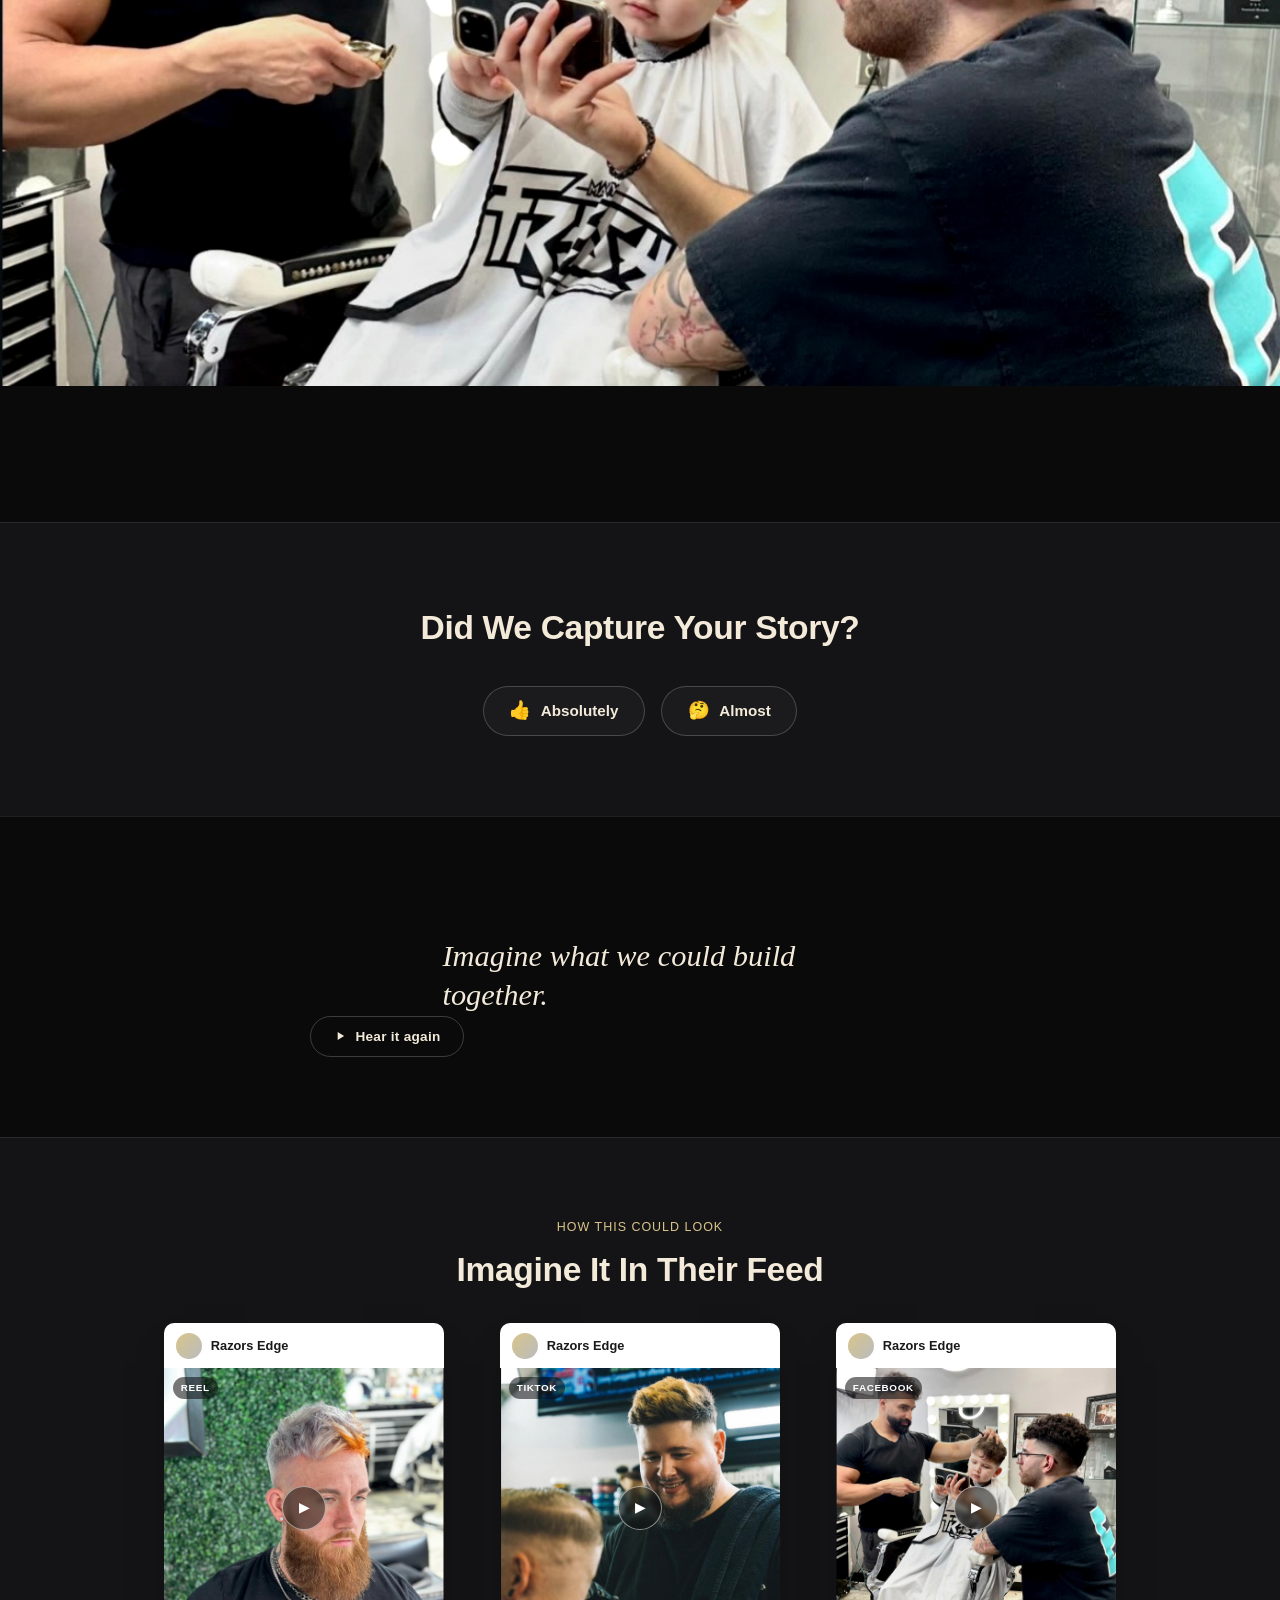
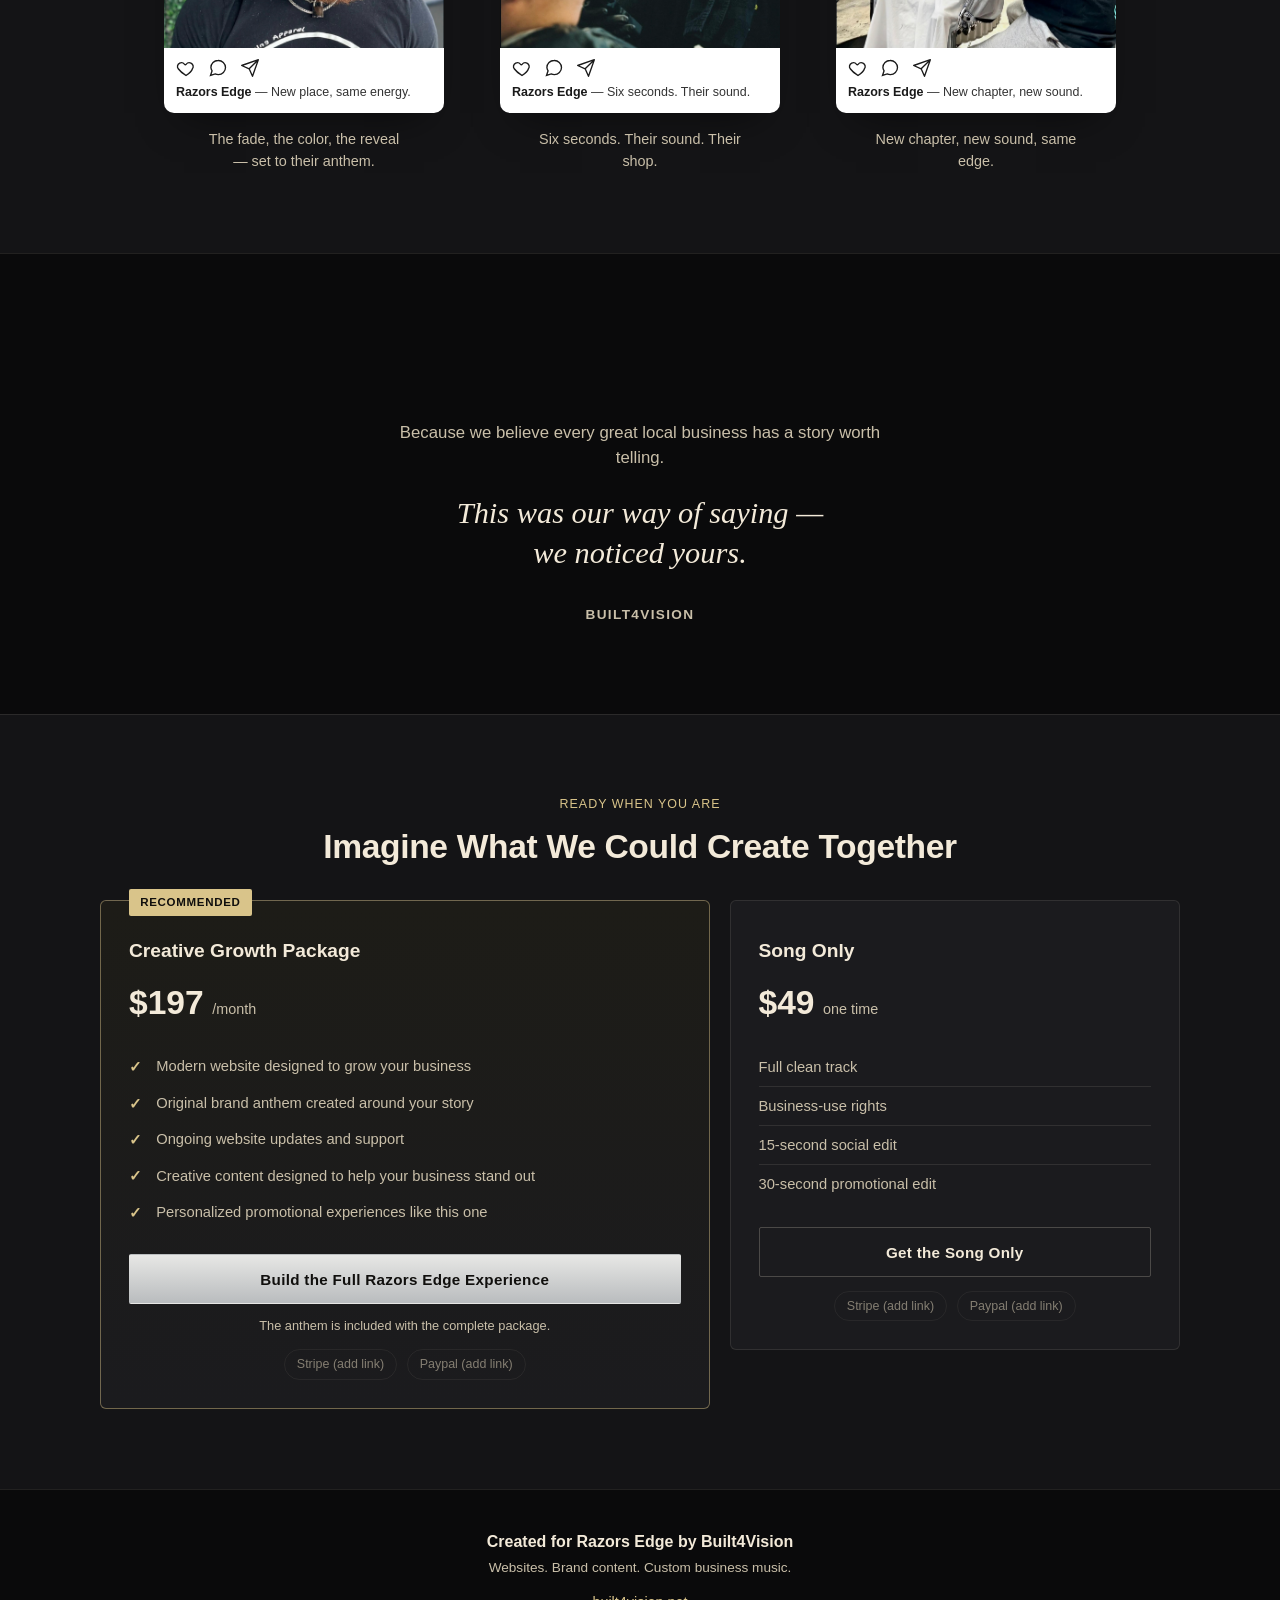
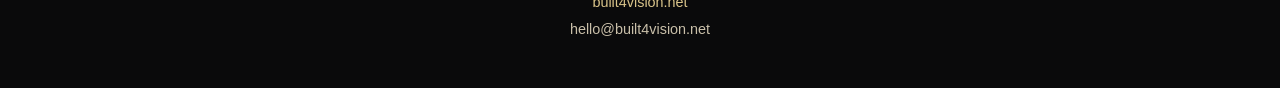
==== commit 2d6113e1: "Make the player the centerpiece; sell outcomes, not deliverables - Release card is now much larger (" ====
--- a/index.html
+++ b/index.html
@@ -83,17 +83,17 @@
           <source src="audio/razors-edge-anthem.mp3" type="audio/mpeg" data-config-src="audioSrc" />
         </audio>
 
+        <div class="release-card__meta">
+          <p class="release-card__subtitle"><span data-config="businessName">Razors Edge</span> — Original Anthem</p>
+          <p class="release-card__title" data-config="songTitle">New Place, Same Edge</p>
+        </div>
+
         <div class="release-card__art">
           <div class="release-card__art-bg" aria-hidden="true"></div>
           <button class="release-card__play" id="play-toggle" type="button" aria-label="Play the anthem">
             <svg class="icon icon--play" viewBox="0 0 24 24" aria-hidden="true"><path d="M8 5v14l11-7z"/></svg>
             <svg class="icon icon--pause" viewBox="0 0 24 24" aria-hidden="true" hidden><path d="M6 5h4v14H6zM14 5h4v14h-4z"/></svg>
           </button>
-        </div>
-
-        <div class="release-card__meta">
-          <p class="release-card__title" data-config="songTitle">New Place, Same Edge</p>
-          <p class="release-card__subtitle"><span data-config="businessName">Razors Edge</span> — Original Anthem</p>
         </div>
 
         <div class="release-card__controls">
@@ -321,27 +321,25 @@
     ============================================================ -->
     <section class="section section--alt" id="offers" aria-labelledby="offers-heading">
       <div class="wrap">
-        <p class="section__eyebrow" data-animate>If you'd like to keep going</p>
-        <h2 class="section__heading" id="offers-heading" data-animate>If You'd Like Us to Create Like This Every Month</h2>
+        <p class="section__eyebrow" data-animate>Ready when you are</p>
+        <h2 class="section__heading" id="offers-heading" data-animate>Imagine What We Could Create Together</h2>
 
         <div class="offers" data-animate>
 
           <!-- OFFER 1 — PRIMARY -->
           <div class="offer offer--primary">
             <span class="offer__badge">Recommended</span>
-            <h3 class="offer__name">Brand Experience Package</h3>
+            <h3 class="offer__name">Creative Growth Package</h3>
             <p class="offer__price">
               <span class="offer__price-amount" data-config="packagePrice">$197</span>
               <span class="offer__price-term">/month</span>
             </p>
             <ul class="offer__list offer__list--check">
-              <li>Professional website build included</li>
-              <li>Hosting and ongoing site updates included</li>
-              <li>Personalized promotional landing page included</li>
-              <li>Custom Business Anthem included (<span data-config="songPrice">$49</span> value)</li>
-              <li>Full song, plus 6-, 15-, and 30-second social edits included</li>
-              <li>Ongoing creative support included</li>
-              <li>Best for businesses that want an ongoing brand partner</li>
+              <li>Modern website designed to grow your business</li>
+              <li>Original brand anthem created around your story</li>
+              <li>Ongoing website updates and support</li>
+              <li>Creative content designed to help your business stand out</li>
+              <li>Personalized promotional experiences like this one</li>
             </ul>
             <button class="btn btn--primary btn--block" type="button" data-offer="package">
               Build the Full Razors Edge Experience
@@ -420,7 +418,7 @@
           <div class="field">
             <label for="cf-offer">Selected offer</label>
             <select id="cf-offer" name="offer">
-              <option value="package">Brand Experience Package — $197/month</option>
+              <option value="package">Creative Growth Package — $197/month</option>
               <option value="song">Song Only — $49 one time</option>
             </select>
           </div>
--- a/css/style.css
+++ b/css/style.css
@@ -284,11 +284,11 @@
 
 .release-card__art {
   position: relative;
-  width: min(70vw, 240px);
+  width: min(88vw, 340px);
   aspect-ratio: 1 / 1;
-  border-radius: 10px;
+  border-radius: 12px;
   overflow: hidden;
-  box-shadow: 0 25px 50px -20px rgba(0, 0, 0, 0.7);
+  box-shadow: 0 30px 60px -20px rgba(0, 0, 0, 0.75);
 }
 .release-card__art-bg {
   position: absolute;
@@ -311,11 +311,11 @@
   left: 50%;
   transform: translate(-50%, -50%);
   flex: none;
-  width: 64px;
-  height: 64px;
+  width: 84px;
+  height: 84px;
   border-radius: 50%;
-  border: 1px solid rgba(243, 234, 217, 0.5);
-  background: rgba(10, 10, 11, 0.55);
+  border: 1px solid rgba(243, 234, 217, 0.55);
+  background: rgba(10, 10, 11, 0.5);
   backdrop-filter: blur(3px);
   color: var(--cream);
   display: flex;
@@ -325,44 +325,48 @@
   transition: transform 0.2s var(--ease), background 0.2s var(--ease);
 }
 .release-card__play:hover {
-  background: rgba(10, 10, 11, 0.75);
+  background: rgba(10, 10, 11, 0.72);
 }
 .release-card__play:active {
   transform: translate(-50%, -50%) scale(0.94);
 }
 .release-card__play .icon {
-  width: 24px;
-  height: 24px;
+  width: 32px;
+  height: 32px;
   fill: currentColor;
 }
 .release-card__play .icon--play {
-  margin-left: 3px;
+  margin-left: 4px;
 }
 
 .release-card__meta {
-  margin: 1.1rem 0 0;
+  margin: 0 0 1.4rem;
   text-align: center;
 }
 .release-card__title {
   font-family: var(--font-display);
-  font-weight: 700;
-  font-size: 1.05rem;
-  color: var(--cream);
+  font-weight: 800;
+  font-size: clamp(1.4rem, 5.5vw, 2rem);
+  letter-spacing: 0.01em;
+  text-transform: uppercase;
+  color: var(--cream);
+  margin: 0.3rem 0 0;
+}
+.release-card__subtitle {
+  font-size: 0.78rem;
+  letter-spacing: 0.08em;
+  text-transform: uppercase;
+  color: var(--accent);
   margin: 0;
 }
-.release-card__subtitle {
-  font-size: 0.8rem;
-  color: var(--cream-muted);
-  margin: 0.2rem 0 0;
-}
 
 .release-card__controls {
   display: flex;
   align-items: center;
   gap: 0.9rem;
-  margin-top: 1.4rem;
+  margin-top: 1.6rem;
   width: 100%;
-  max-width: 340px;
+  max-width: 360px;
   opacity: 0.75;
   transition: opacity 0.2s var(--ease);
 }
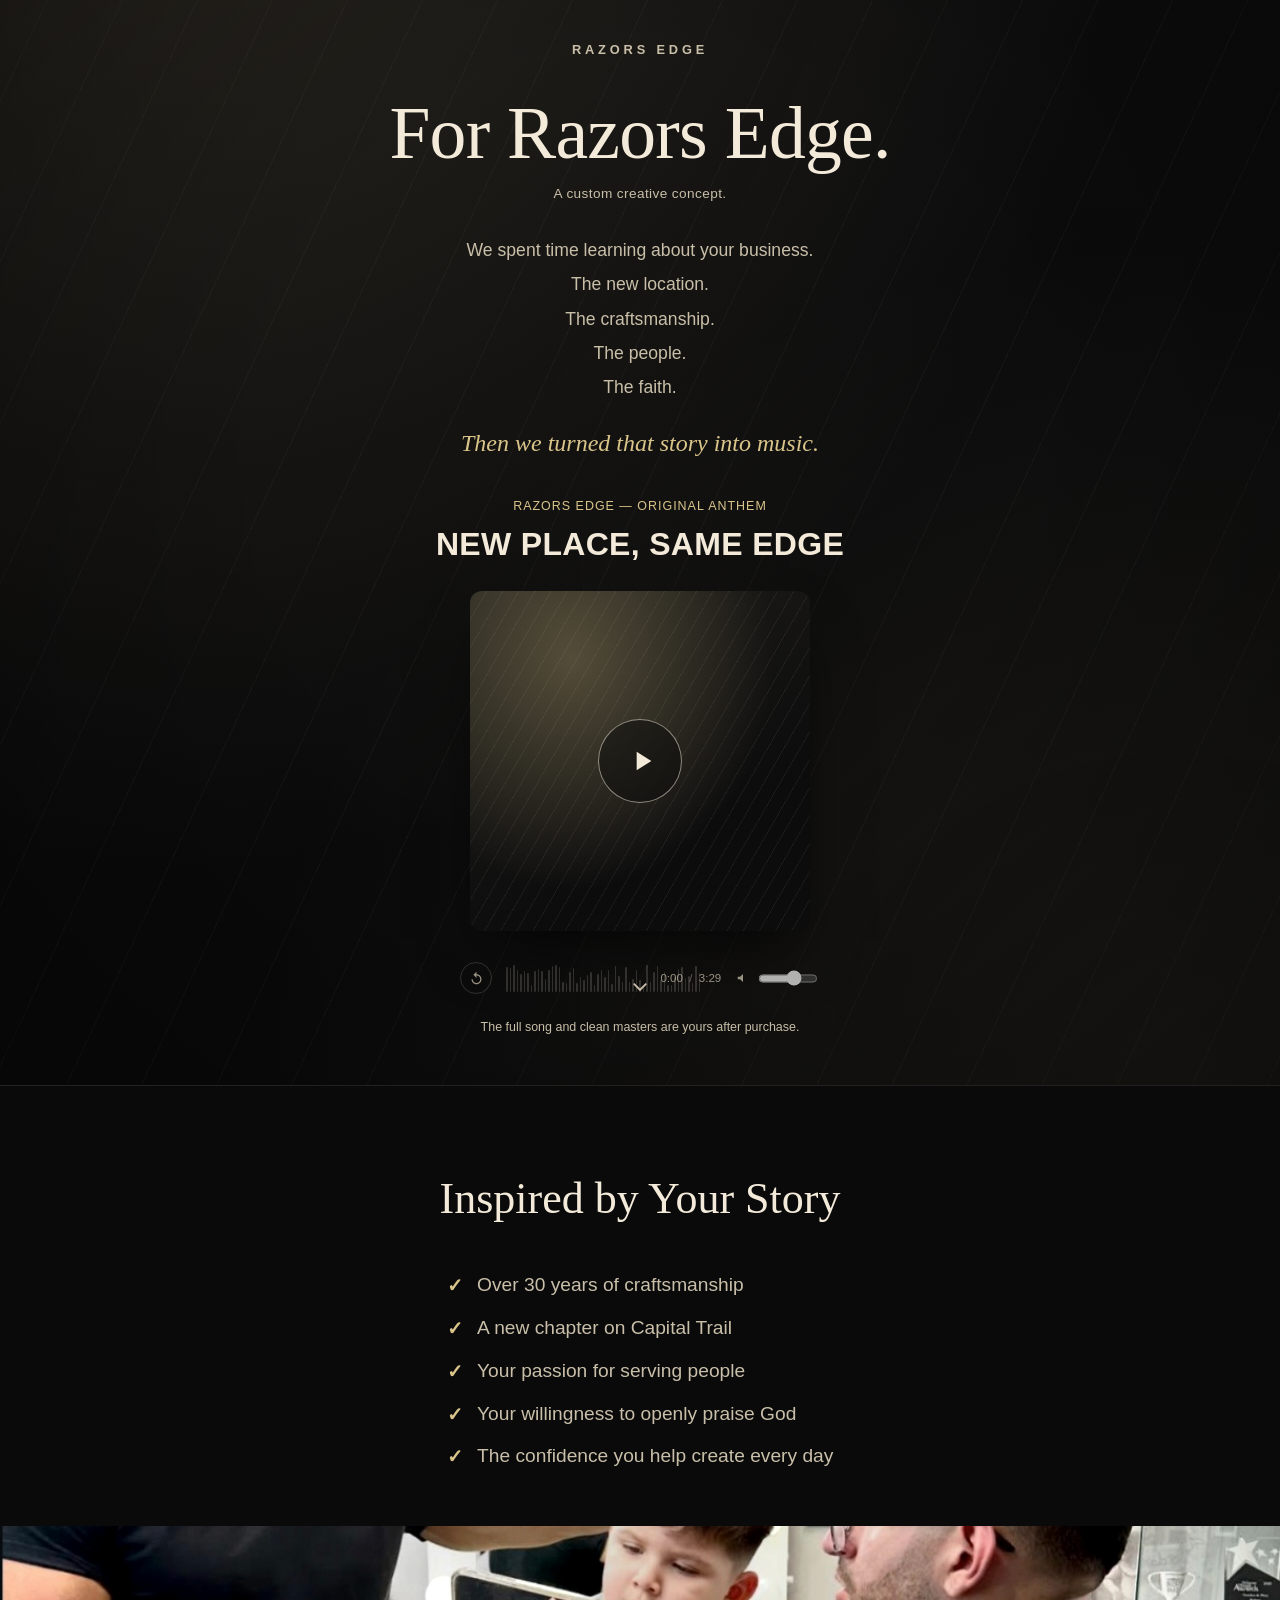
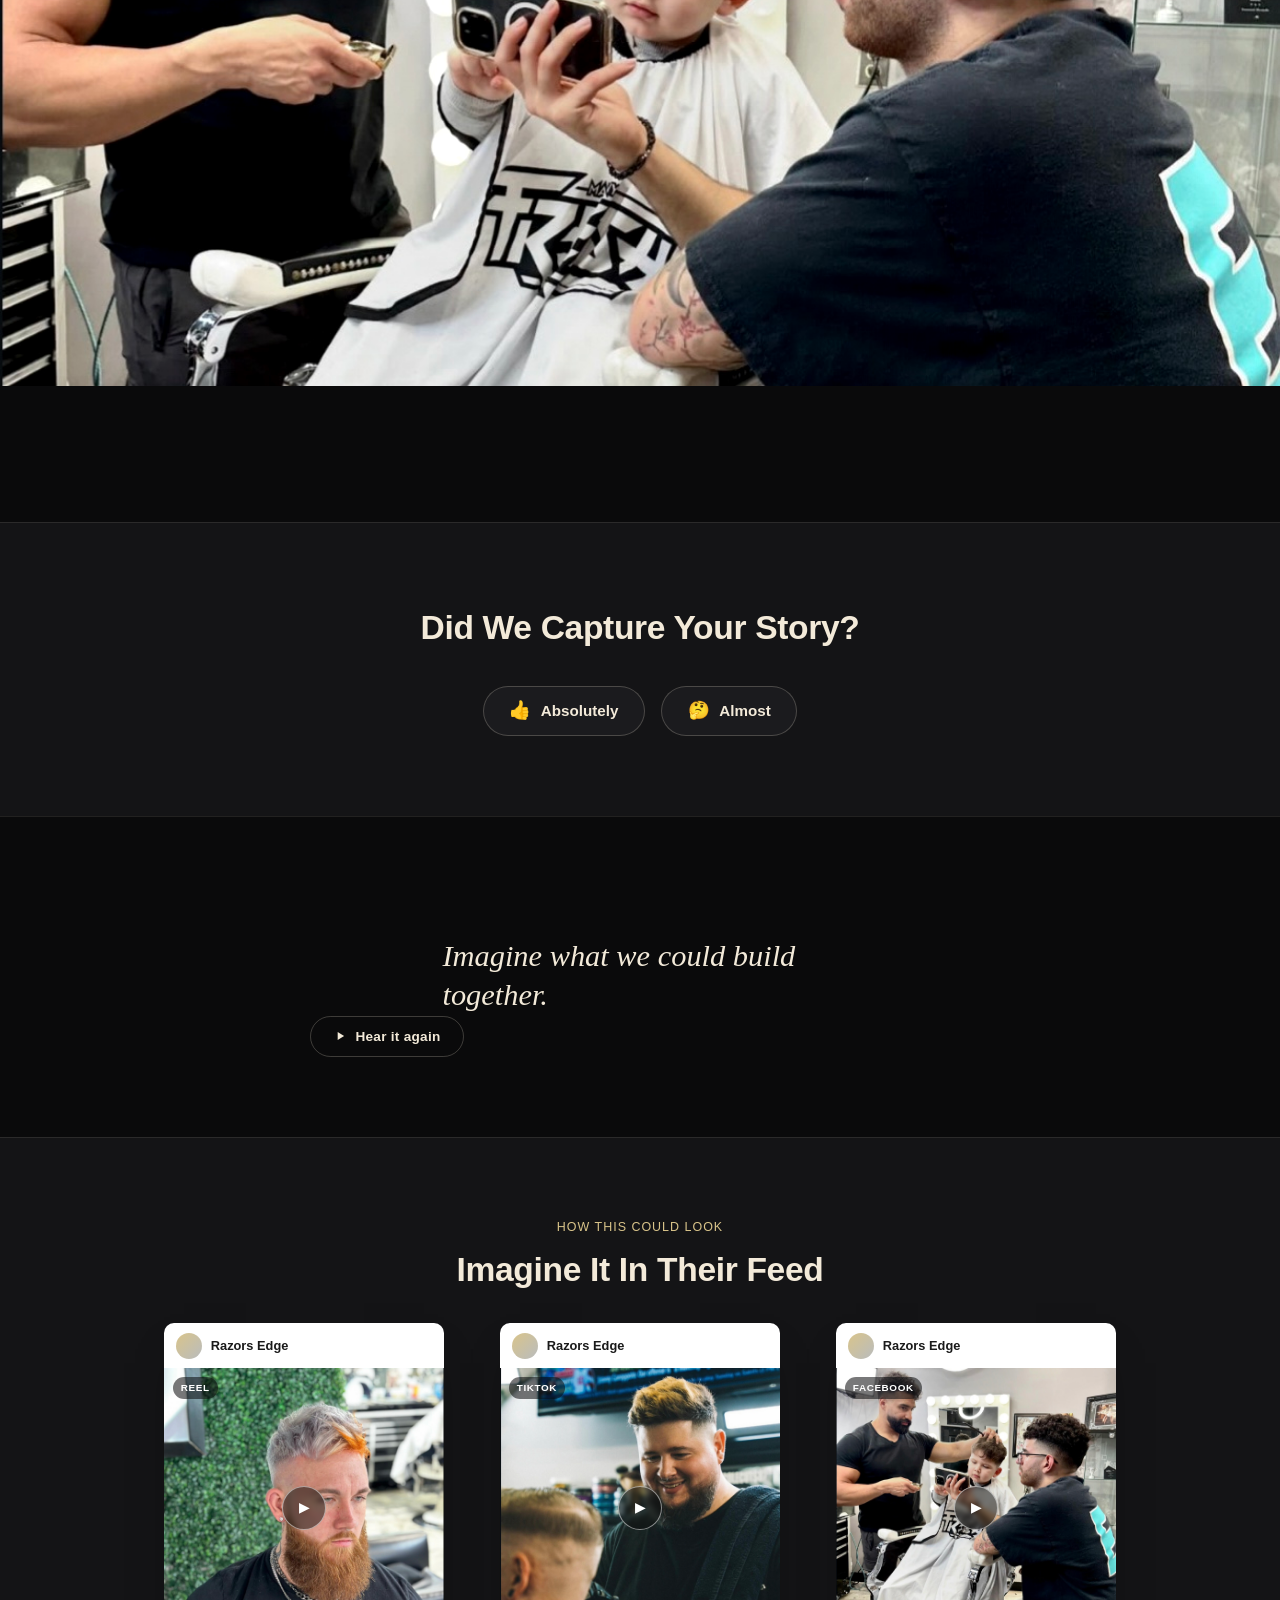
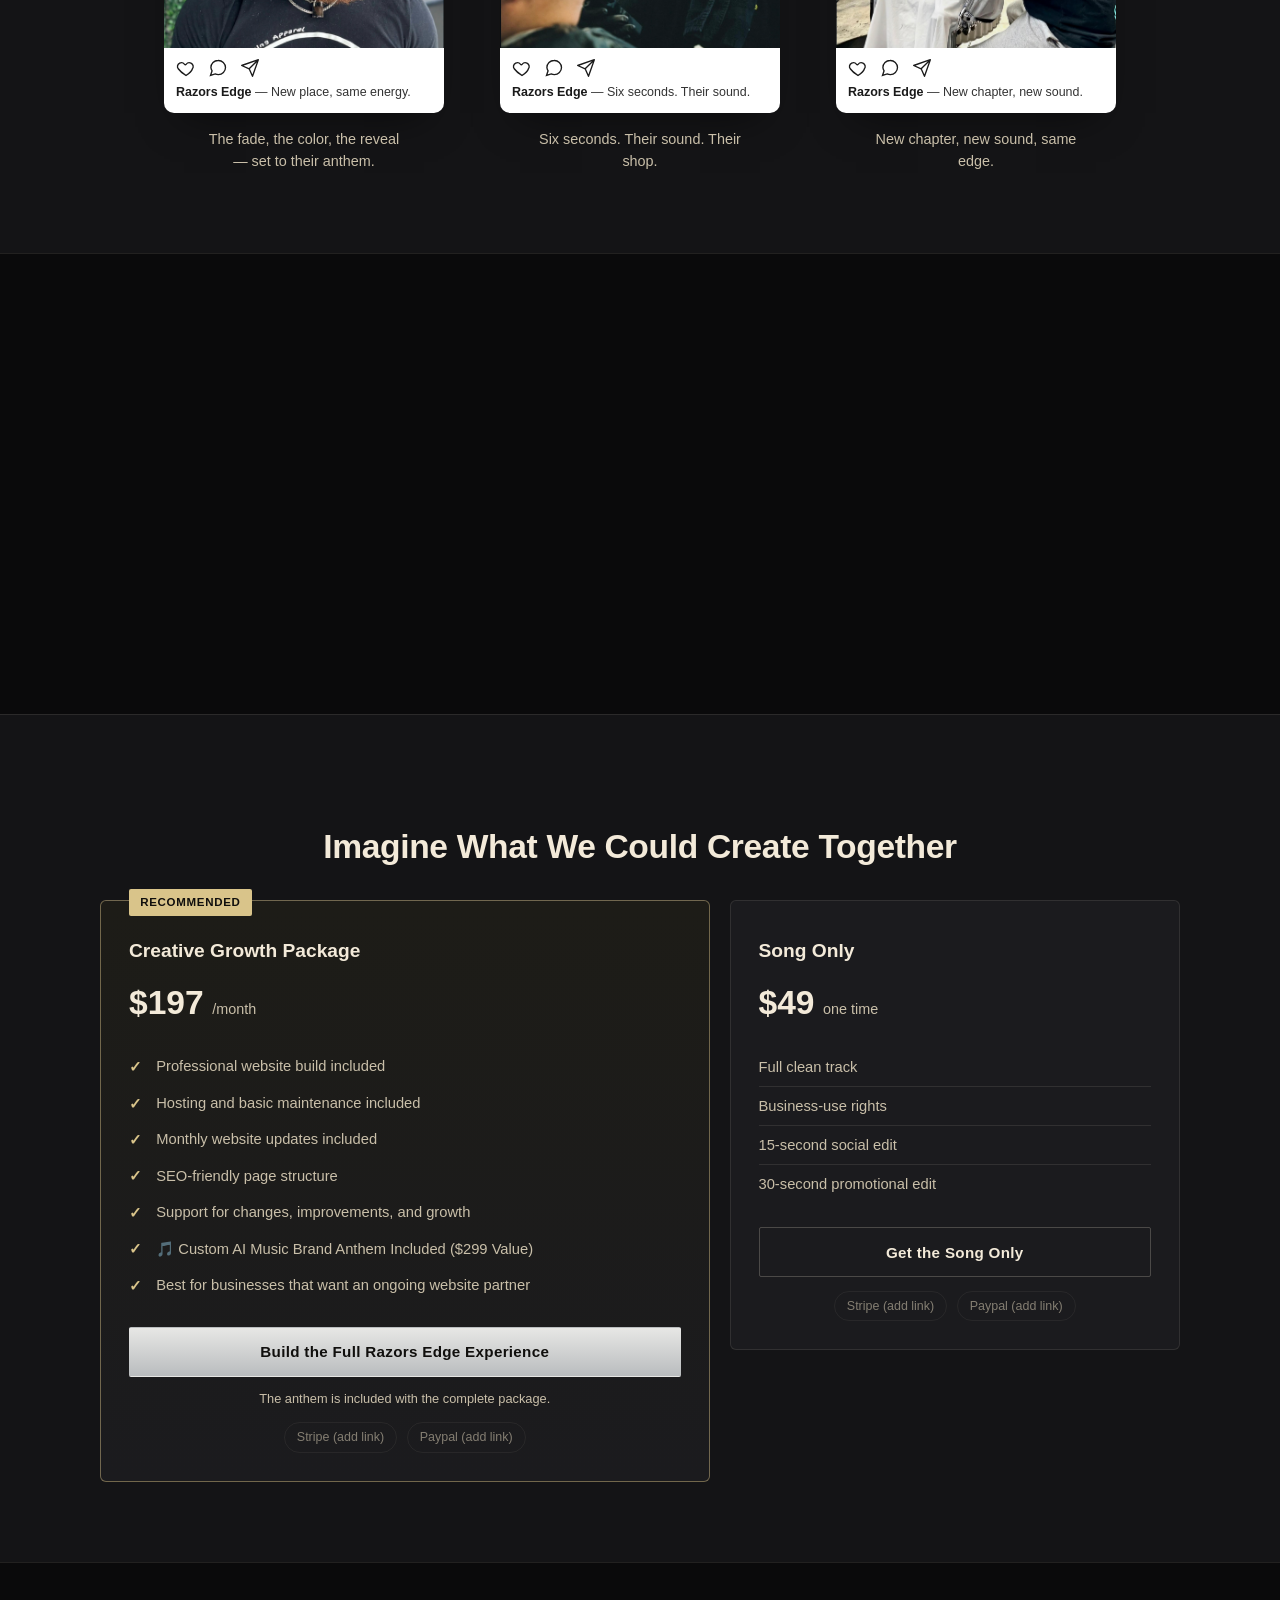
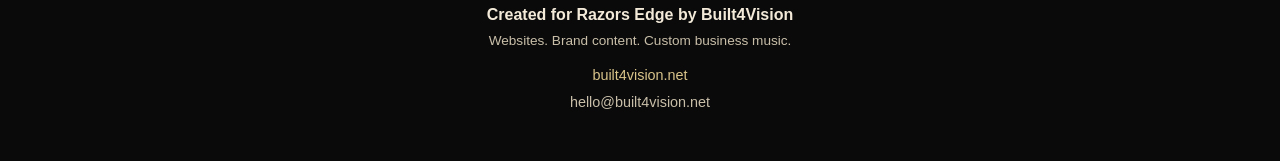
==== commit e7aadcb0: "Match primary offer bullets exactly to the real Growth Engine card Replaces the outcome-focused bull" ====
--- a/index.html
+++ b/index.html
@@ -335,11 +335,13 @@
               <span class="offer__price-term">/month</span>
             </p>
             <ul class="offer__list offer__list--check">
-              <li>Modern website designed to grow your business</li>
-              <li>Original brand anthem created around your story</li>
-              <li>Ongoing website updates and support</li>
-              <li>Creative content designed to help your business stand out</li>
-              <li>Personalized promotional experiences like this one</li>
+              <li>Professional website build included</li>
+              <li>Hosting and basic maintenance included</li>
+              <li>Monthly website updates included</li>
+              <li>SEO-friendly page structure</li>
+              <li>Support for changes, improvements, and growth</li>
+              <li>&#127925; Custom AI Music Brand Anthem Included ($299 Value)</li>
+              <li>Best for businesses that want an ongoing website partner</li>
             </ul>
             <button class="btn btn--primary btn--block" type="button" data-offer="package">
               Build the Full Razors Edge Experience
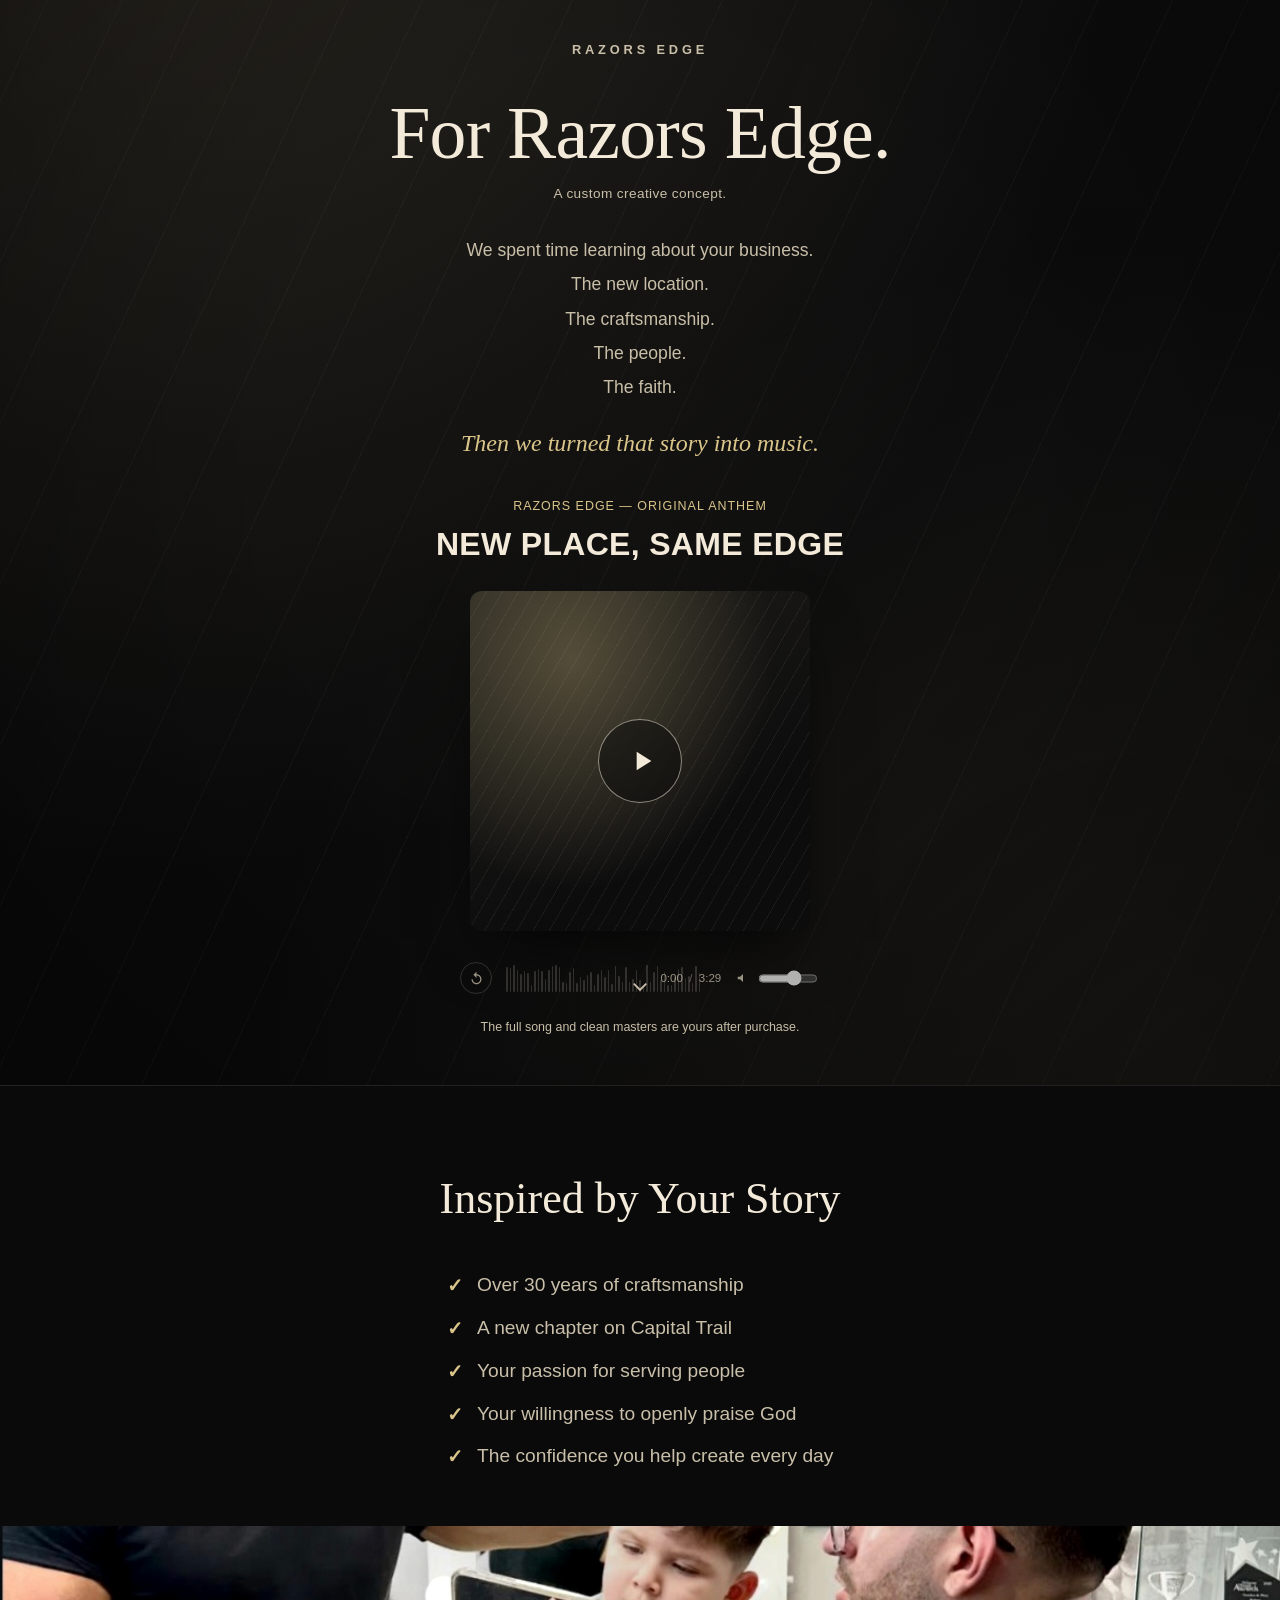
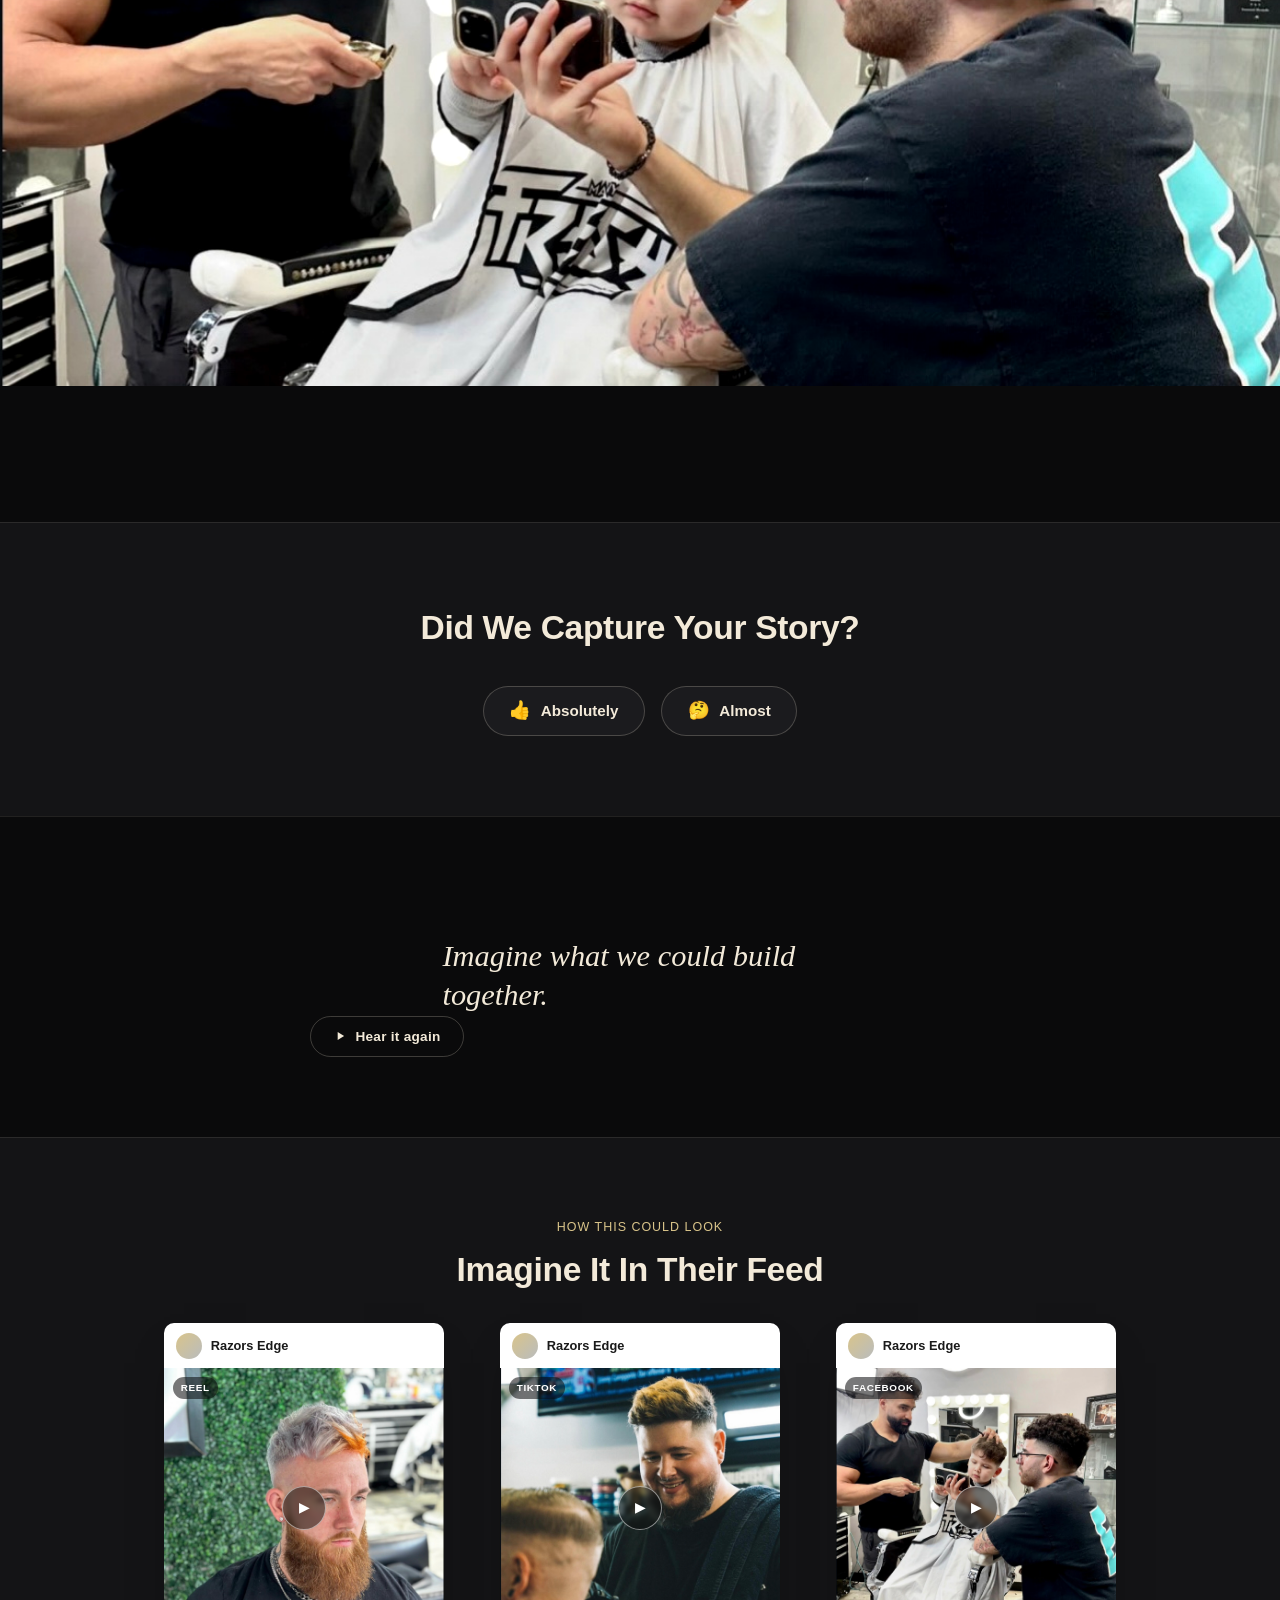
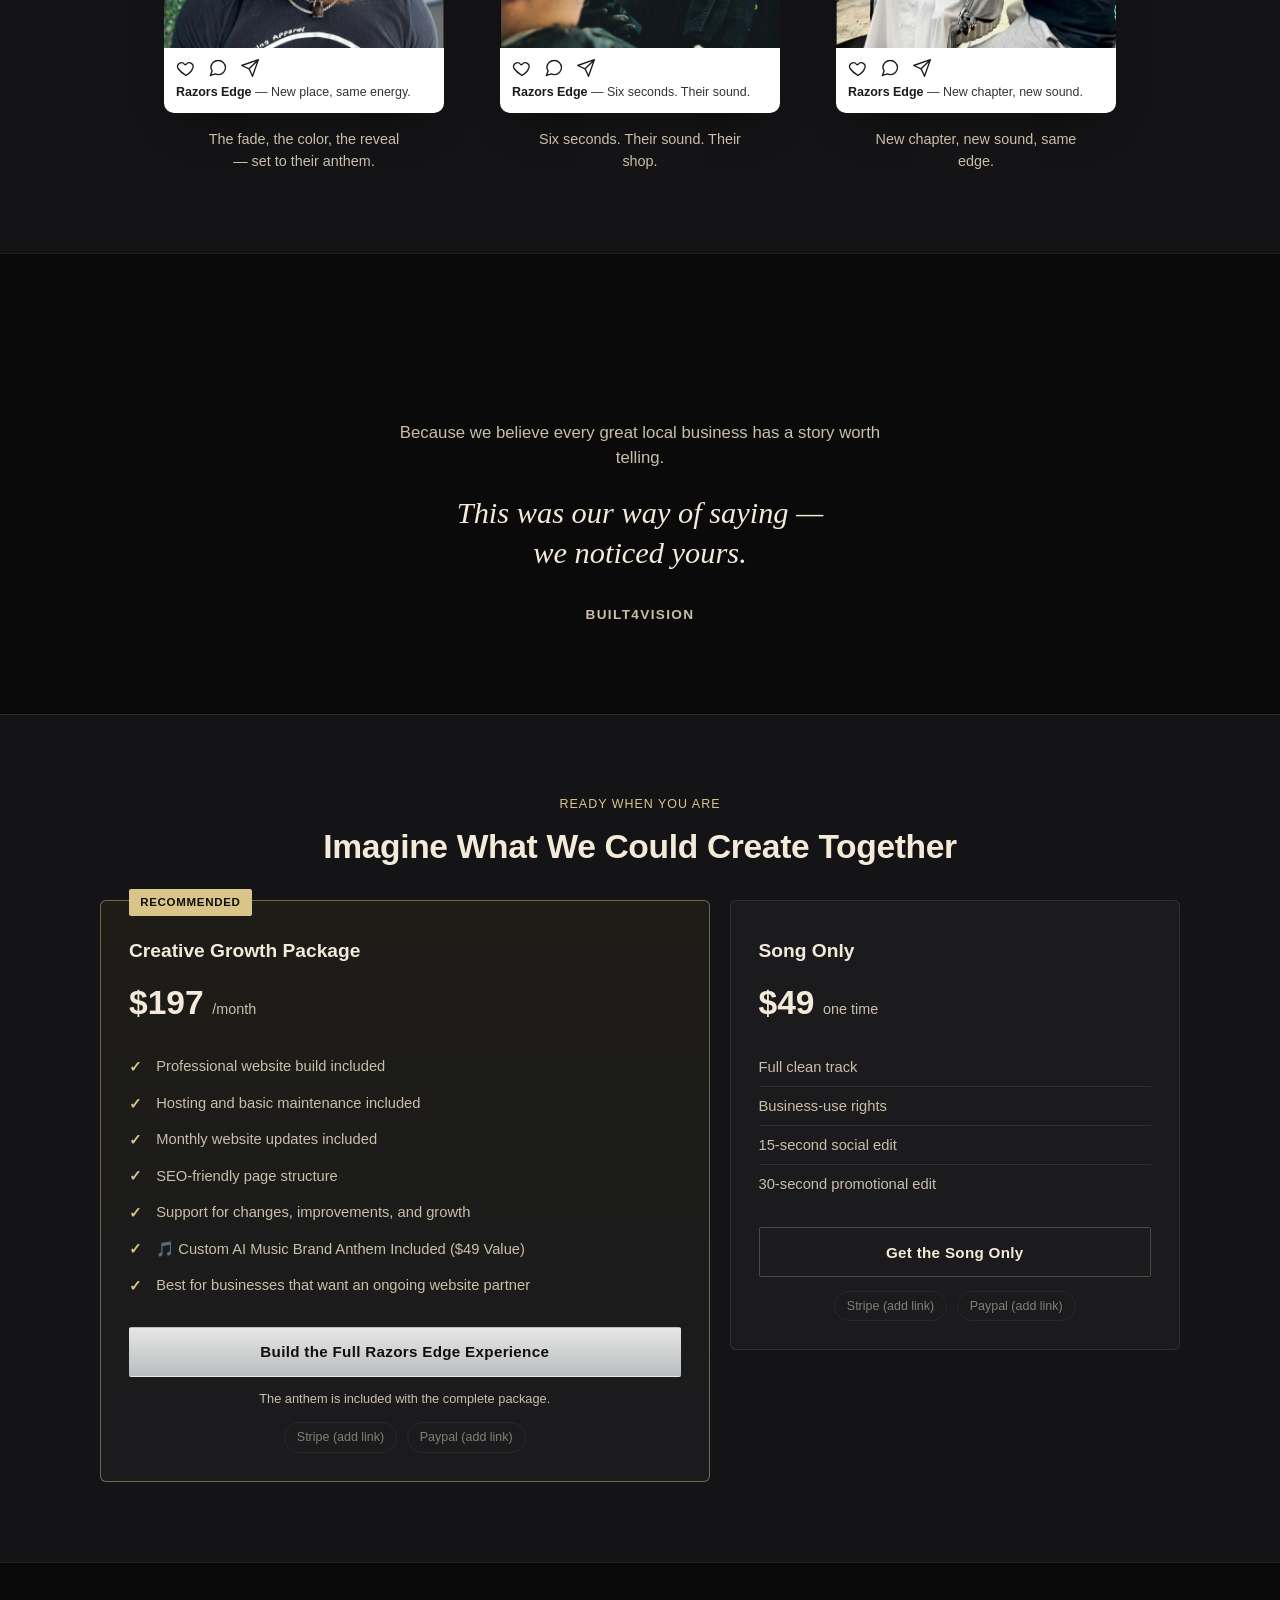
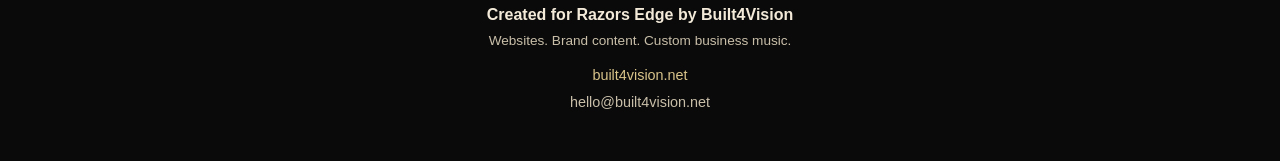
==== commit 46420695: "Fix anthem value mismatch in primary offer bullets Changes the stated anthem value from \$299 to \$4" ====
--- a/index.html
+++ b/index.html
@@ -340,7 +340,7 @@
               <li>Monthly website updates included</li>
               <li>SEO-friendly page structure</li>
               <li>Support for changes, improvements, and growth</li>
-              <li>&#127925; Custom AI Music Brand Anthem Included ($299 Value)</li>
+              <li>&#127925; Custom AI Music Brand Anthem Included (<span data-config="songPrice">$49</span> Value)</li>
               <li>Best for businesses that want an ongoing website partner</li>
             </ul>
             <button class="btn btn--primary btn--block" type="button" data-offer="package">
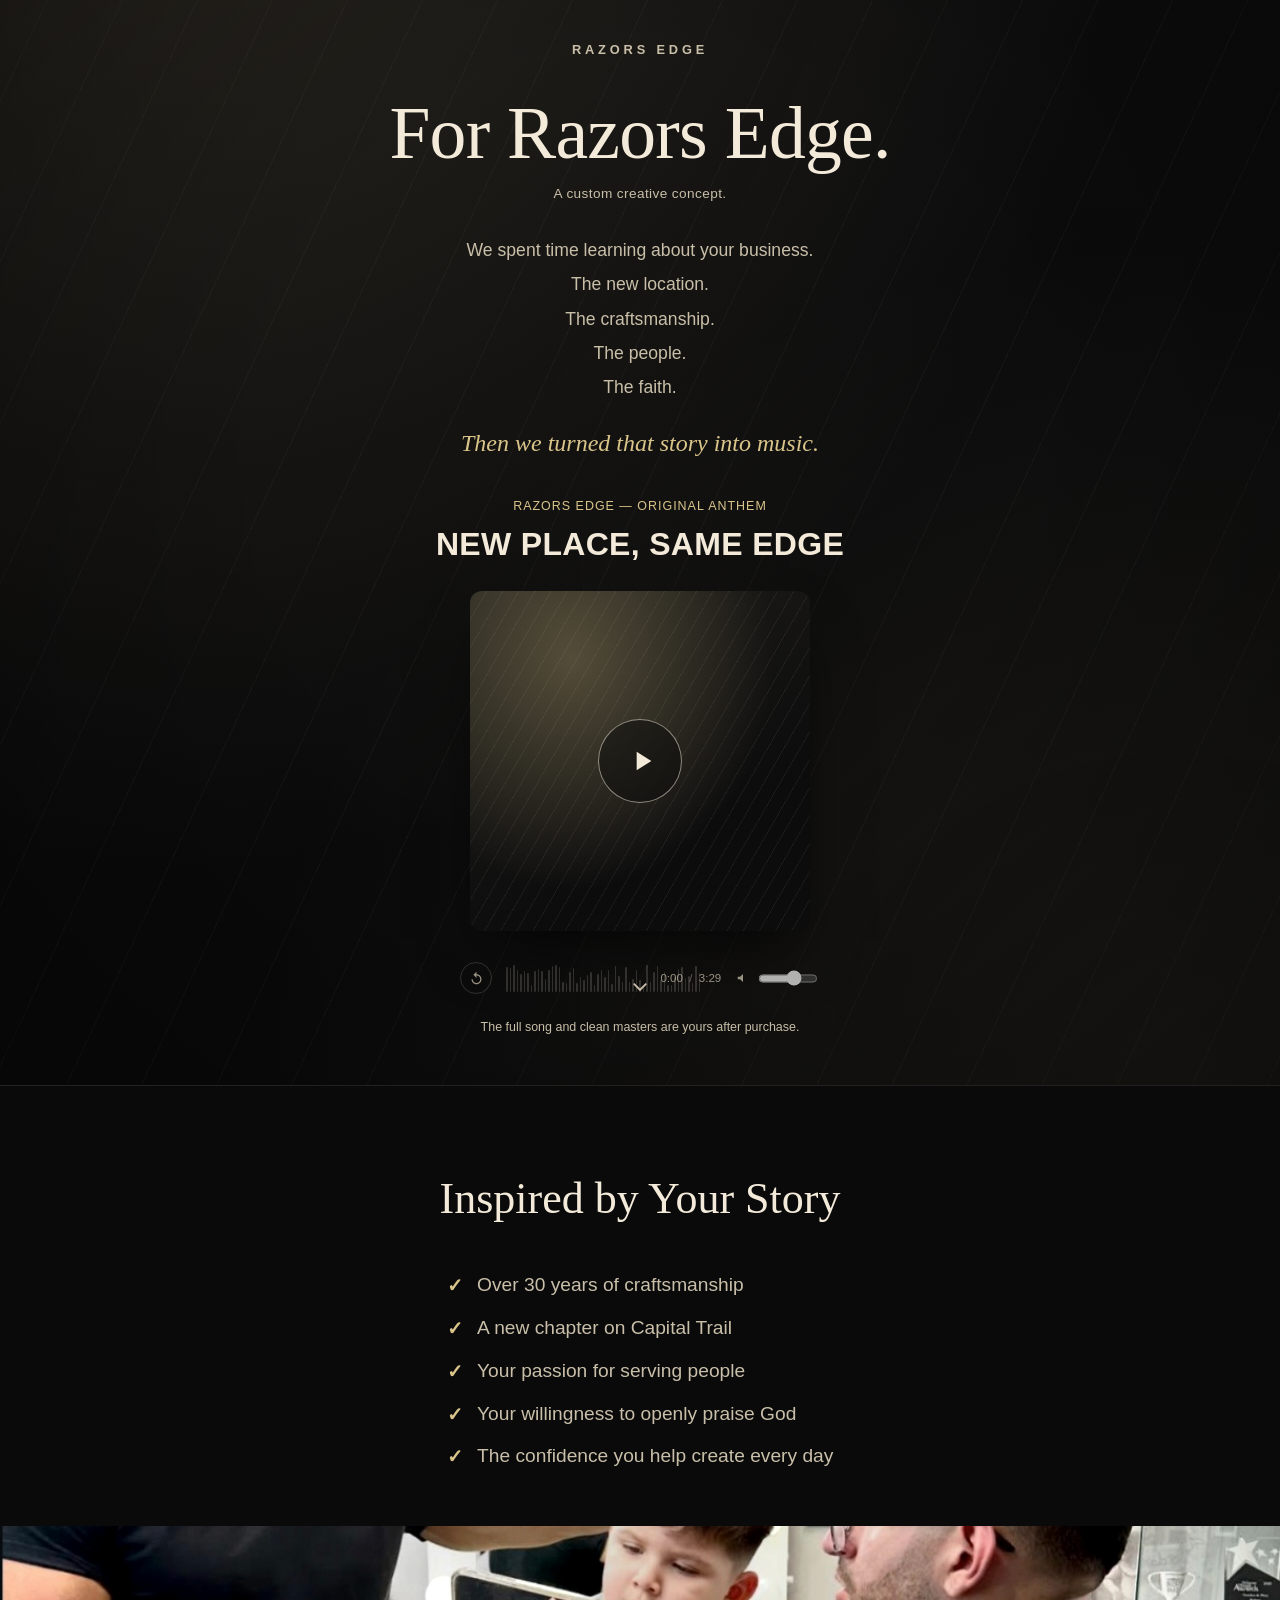
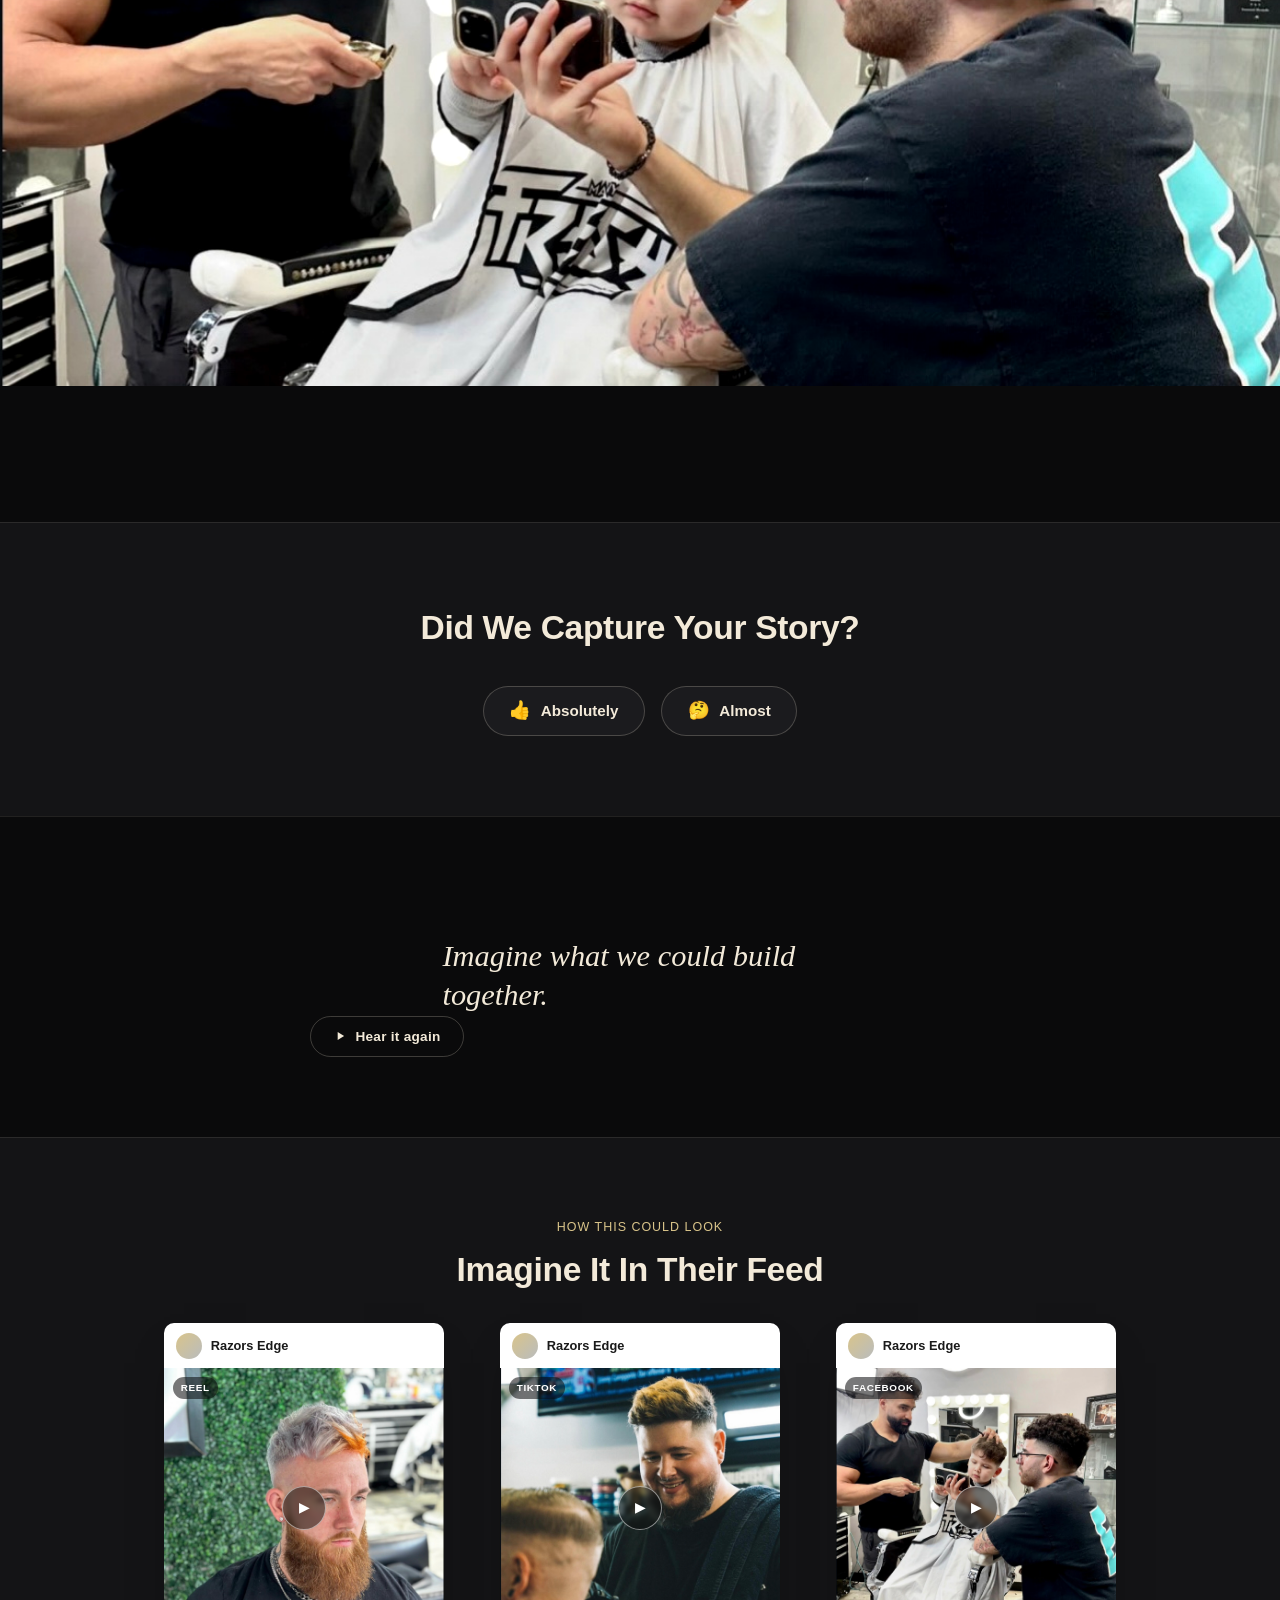
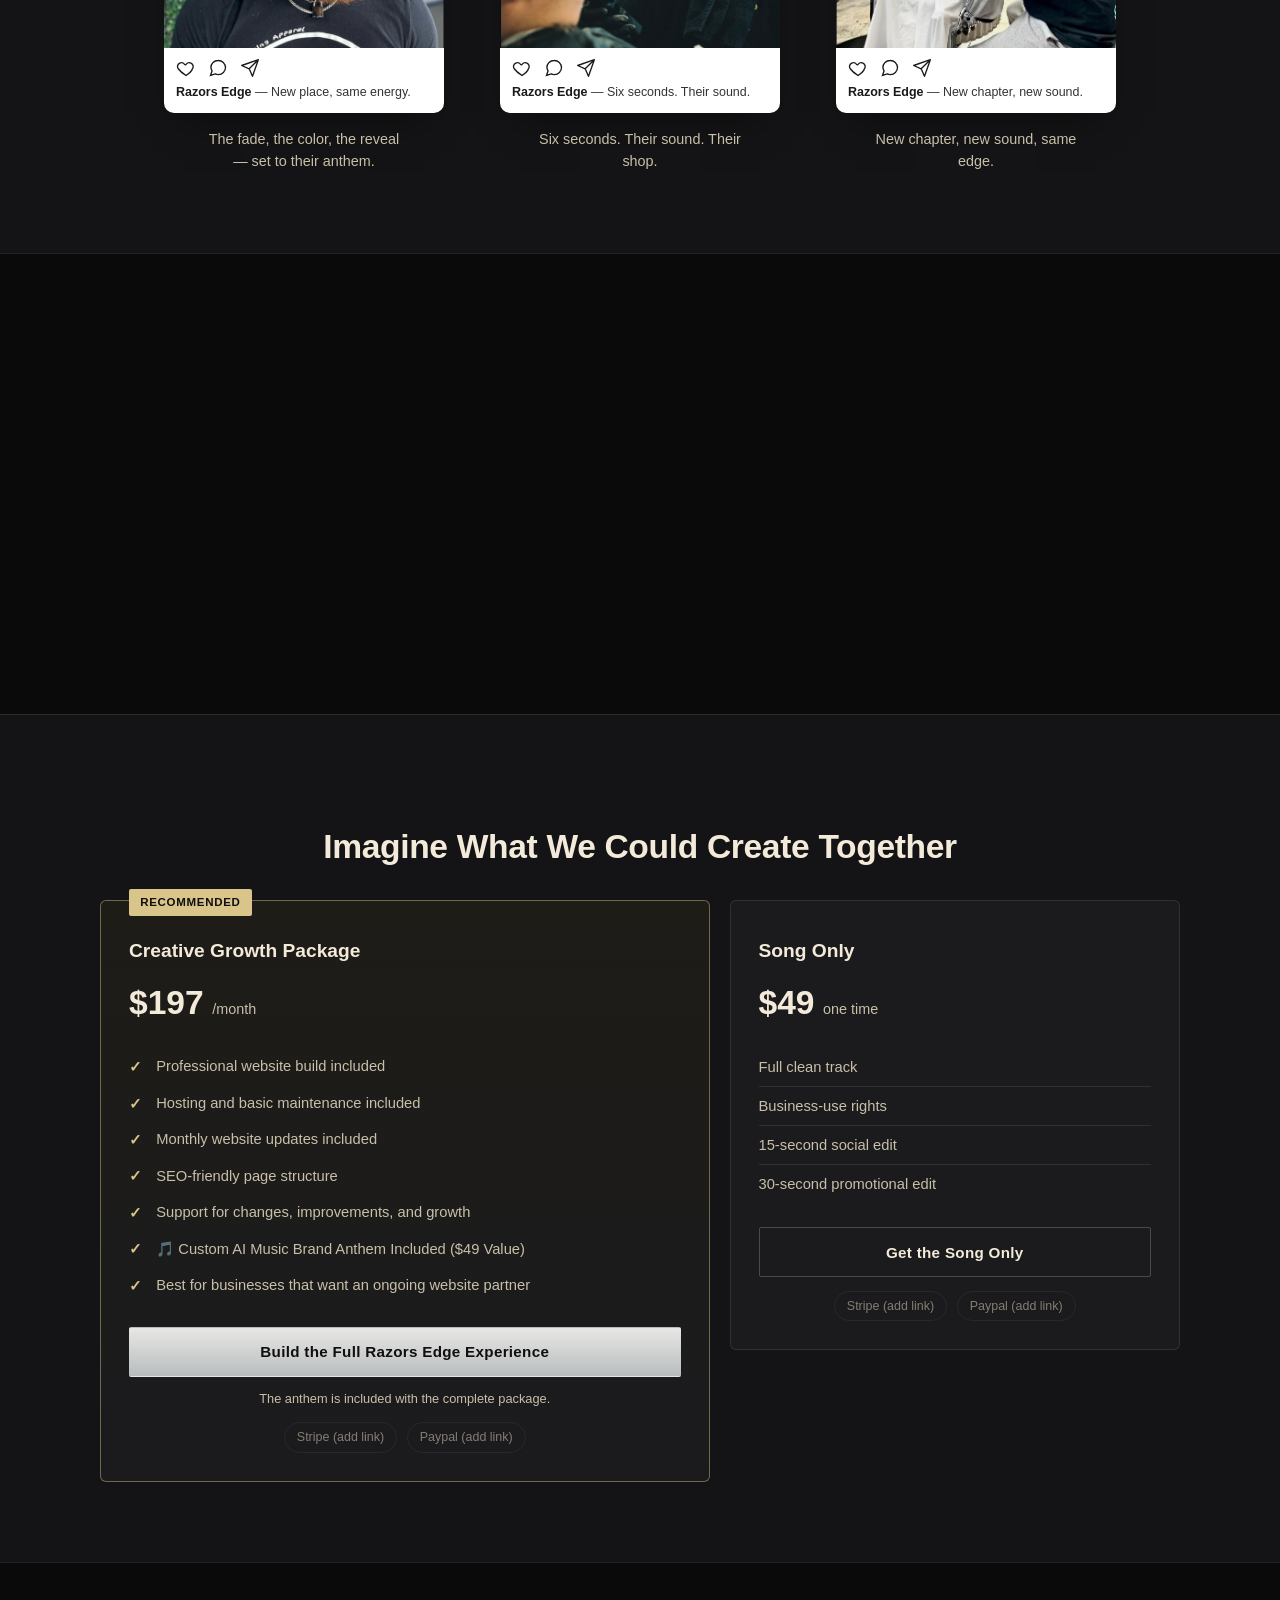
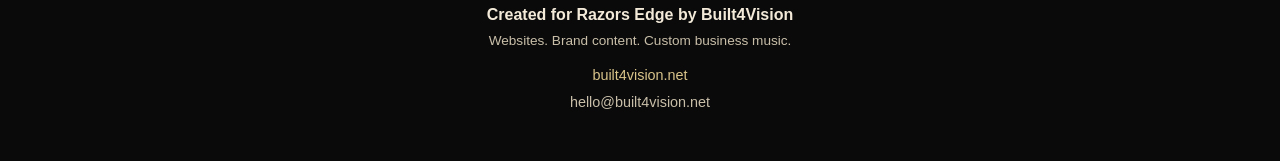
==== commit 251609a0: "Add post-purchase thank-you/download page for Stripe redirect Point the Payment Link's "after paymen" ====
--- a/index.html
+++ b/index.html
@@ -454,6 +454,7 @@
     </div>
   </footer>
 
+  <script src="js/config.js"></script>
   <script src="js/main.js"></script>
 </body>
 </html>
--- a/css/style.css
+++ b/css/style.css
@@ -1119,3 +1119,111 @@
 .icon[hidden] {
   display: none;
 }
+
+/* ==========================================================================
+   THANK-YOU PAGE — post-purchase deliverables
+   ========================================================================== */
+.thanks-hero {
+  padding: 4rem 0 2.5rem;
+  text-align: center;
+}
+.thanks-hero__badge {
+  display: inline-flex;
+  align-items: center;
+  gap: 0.5rem;
+  font-size: 0.78rem;
+  letter-spacing: 0.1em;
+  text-transform: uppercase;
+  color: var(--accent);
+  margin: 0 0 1rem;
+}
+.thanks-hero__badge .icon {
+  width: 16px;
+  height: 16px;
+  fill: var(--accent);
+}
+.thanks-hero__headline {
+  font-family: var(--font-serif);
+  font-weight: 400;
+  font-size: clamp(2.4rem, 8vw, 3.4rem);
+  color: var(--cream);
+  margin: 0 0 0.75rem;
+  text-wrap: balance;
+}
+.thanks-hero__sub {
+  font-size: 1rem;
+  color: var(--cream-muted);
+  max-width: 46ch;
+  margin: 0 auto;
+}
+
+.deliverables {
+  display: flex;
+  flex-direction: column;
+  gap: 1rem;
+  max-width: var(--wrap-narrow);
+  margin: 0 auto;
+}
+
+.deliverable {
+  background: var(--bg-panel);
+  border: 1px solid var(--line);
+  border-radius: 6px;
+  padding: 1.5rem;
+  display: flex;
+  flex-wrap: wrap;
+  align-items: center;
+  justify-content: space-between;
+  gap: 1rem;
+}
+.deliverable__text {
+  flex: 1;
+  min-width: 220px;
+}
+.deliverable__title {
+  font-family: var(--font-display);
+  font-weight: 700;
+  font-size: 1.02rem;
+  color: var(--cream);
+  margin: 0 0 0.3rem;
+}
+.deliverable__desc {
+  font-size: 0.88rem;
+  color: var(--cream-muted);
+  margin: 0;
+}
+.deliverable__action {
+  flex: none;
+}
+.deliverable__pending {
+  font-size: 0.8rem;
+  color: var(--cream-muted);
+  border: 1px solid var(--line-strong);
+  border-radius: 999px;
+  padding: 0.5rem 1rem;
+  opacity: 0.75;
+}
+
+.rights-note {
+  max-width: var(--wrap-narrow);
+  margin: 2.5rem auto 0;
+  padding: 1.5rem;
+  border-left: 2px solid var(--accent);
+  background: var(--bg-panel);
+  font-size: 0.9rem;
+  color: var(--cream-muted);
+  line-height: 1.6;
+}
+.rights-note strong {
+  color: var(--cream);
+}
+
+.thanks-support {
+  text-align: center;
+  margin-top: 3rem;
+  font-size: 0.9rem;
+  color: var(--cream-muted);
+}
+.thanks-support a {
+  color: var(--accent);
+}
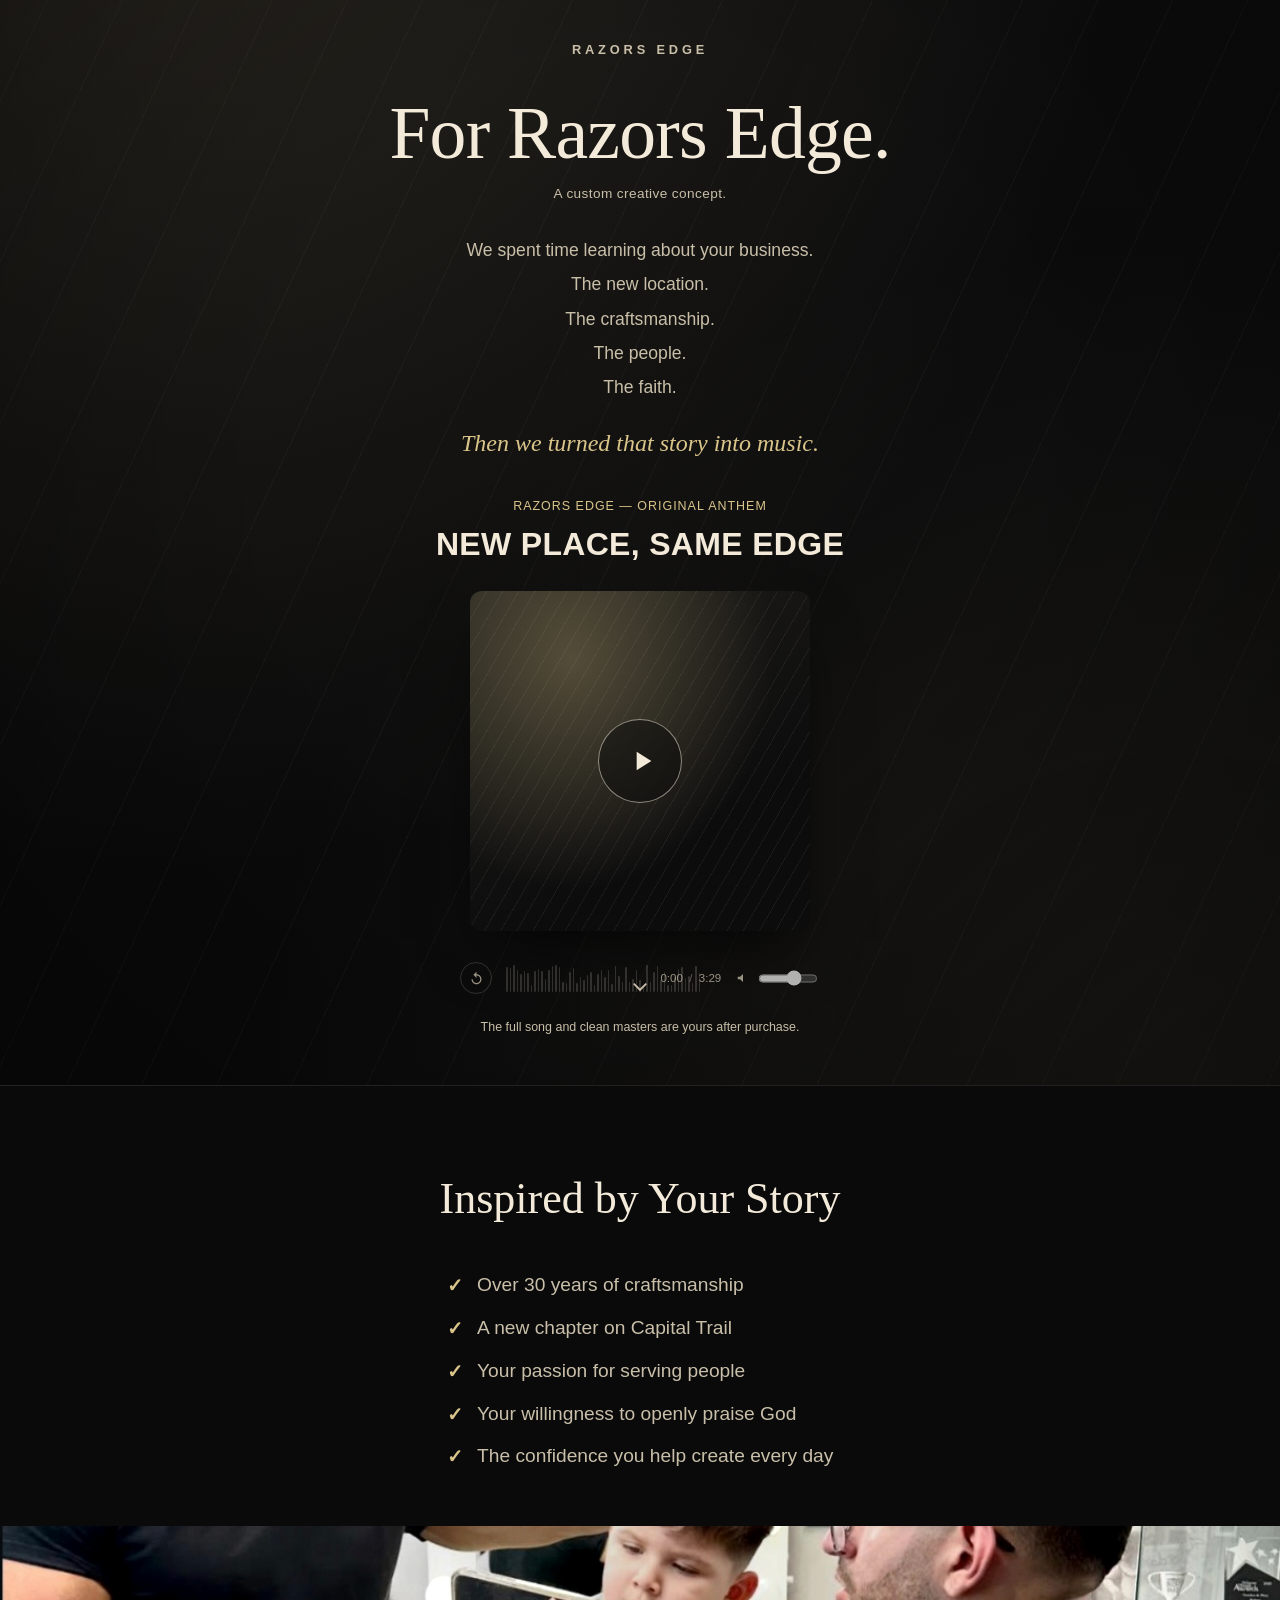
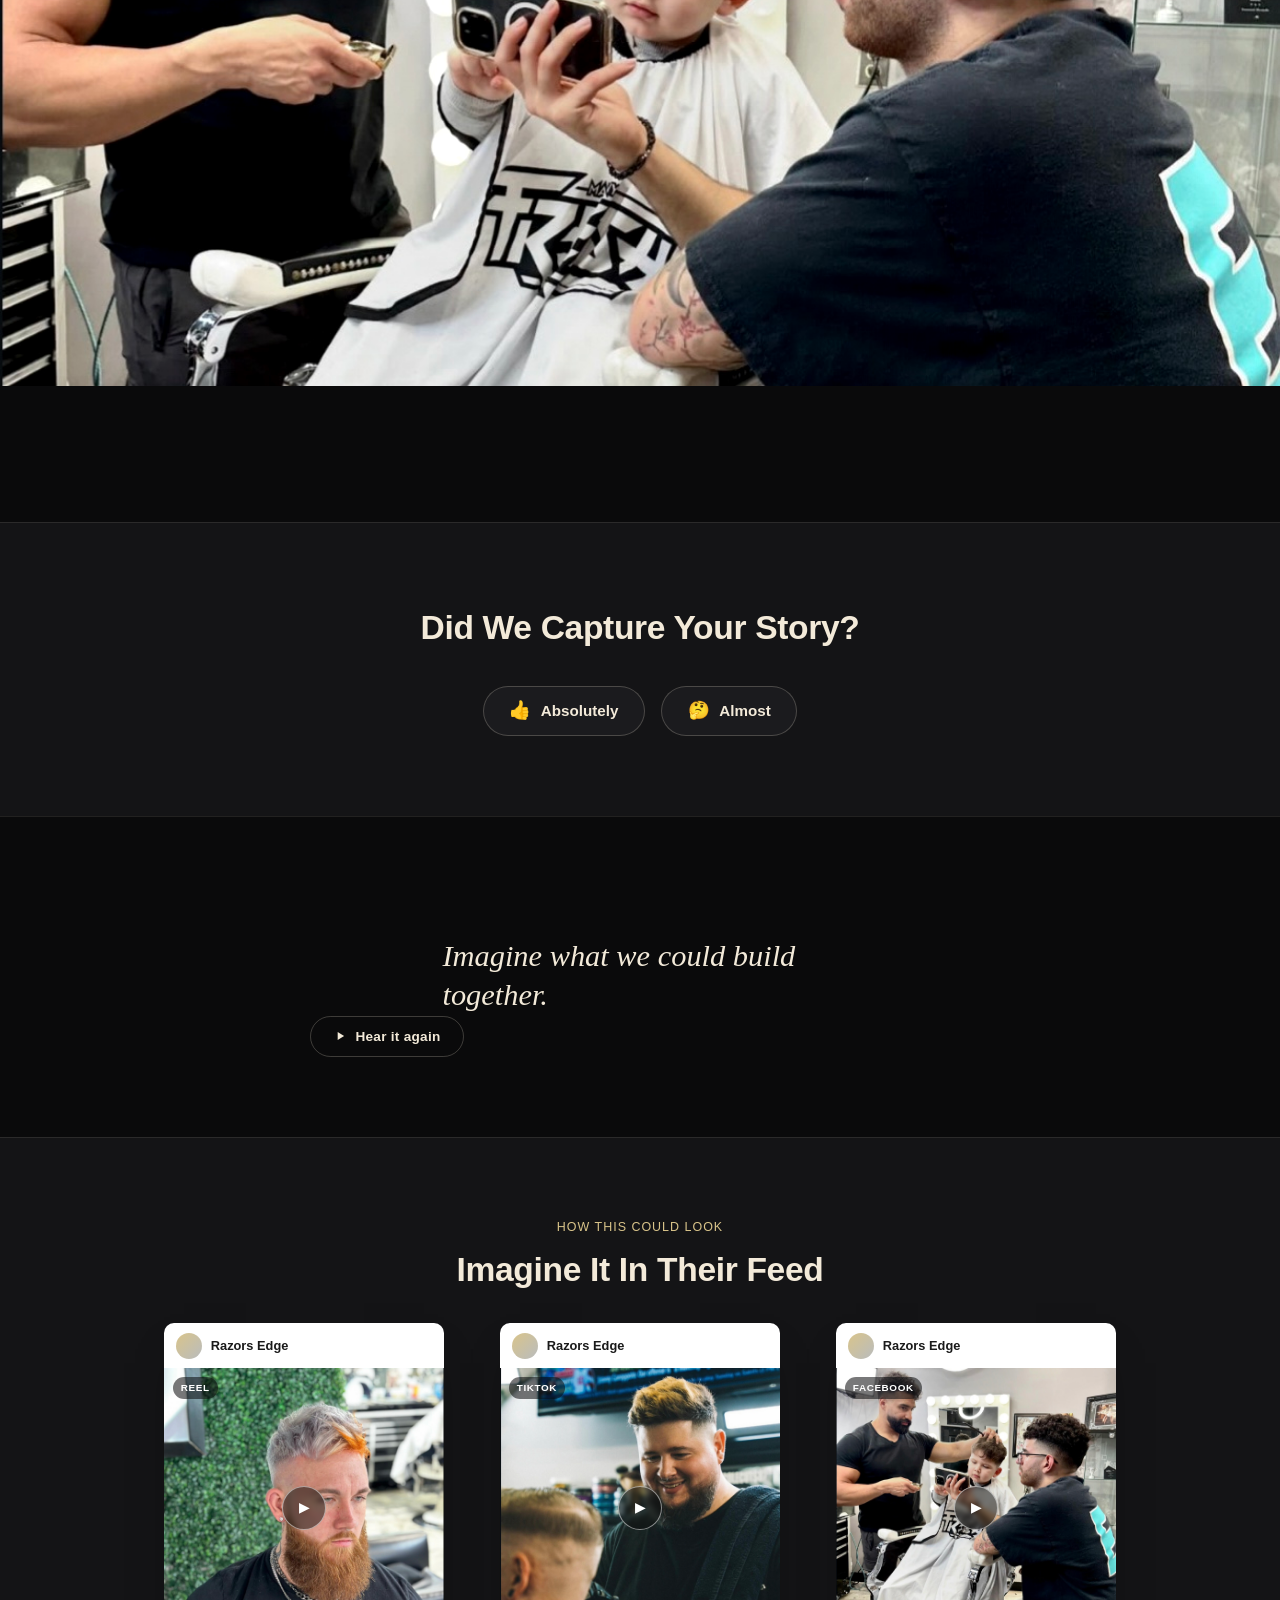
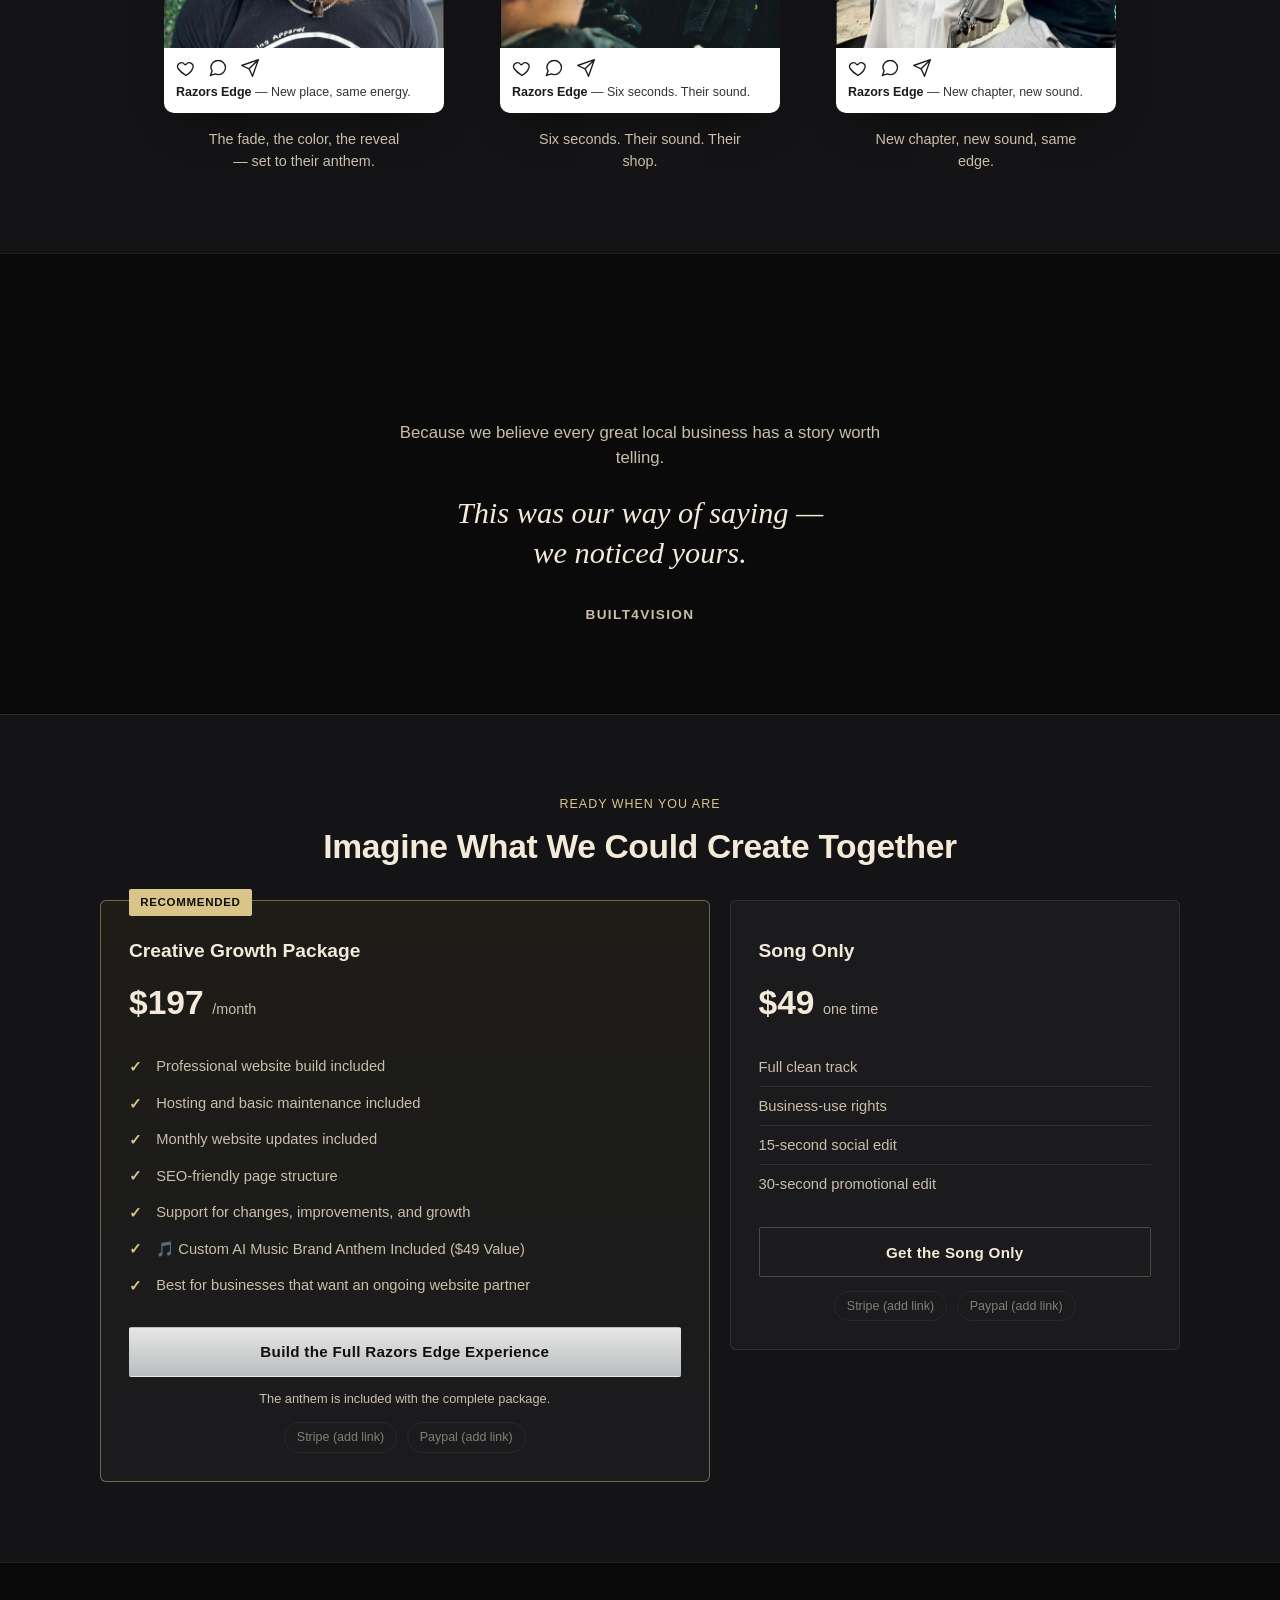
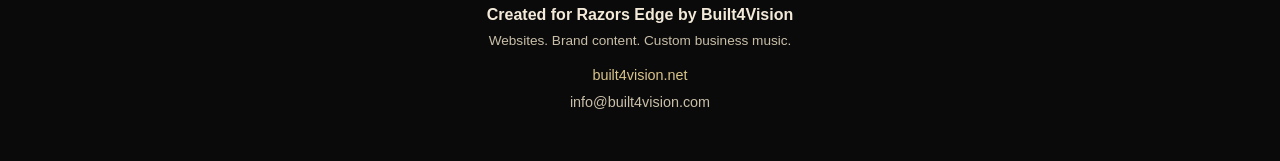
==== commit 13ae9827: "Update contact email to info@built4vision.com Changes CONFIG.contactEmail/contactEmailHref, shown in" ====
--- a/index.html
+++ b/index.html
@@ -450,7 +450,7 @@
       <p class="footer__made">Created for <span data-config="businessName">Razors Edge</span> by <span data-config="builtByName">Built4Vision</span></p>
       <p class="footer__tag">Websites. Brand content. Custom business music.</p>
       <a class="footer__link" data-config-href="builtByUrl" data-config="builtByUrlText" href="https://built4vision.net">built4vision.net</a>
-      <a class="footer__link footer__link--email" data-config-href="contactEmailHref" data-config="contactEmail" href="mailto:hello@built4vision.net">hello@built4vision.net</a>
+      <a class="footer__link footer__link--email" data-config-href="contactEmailHref" data-config="contactEmail" href="mailto:info@built4vision.com">info@built4vision.com</a>
     </div>
   </footer>
 
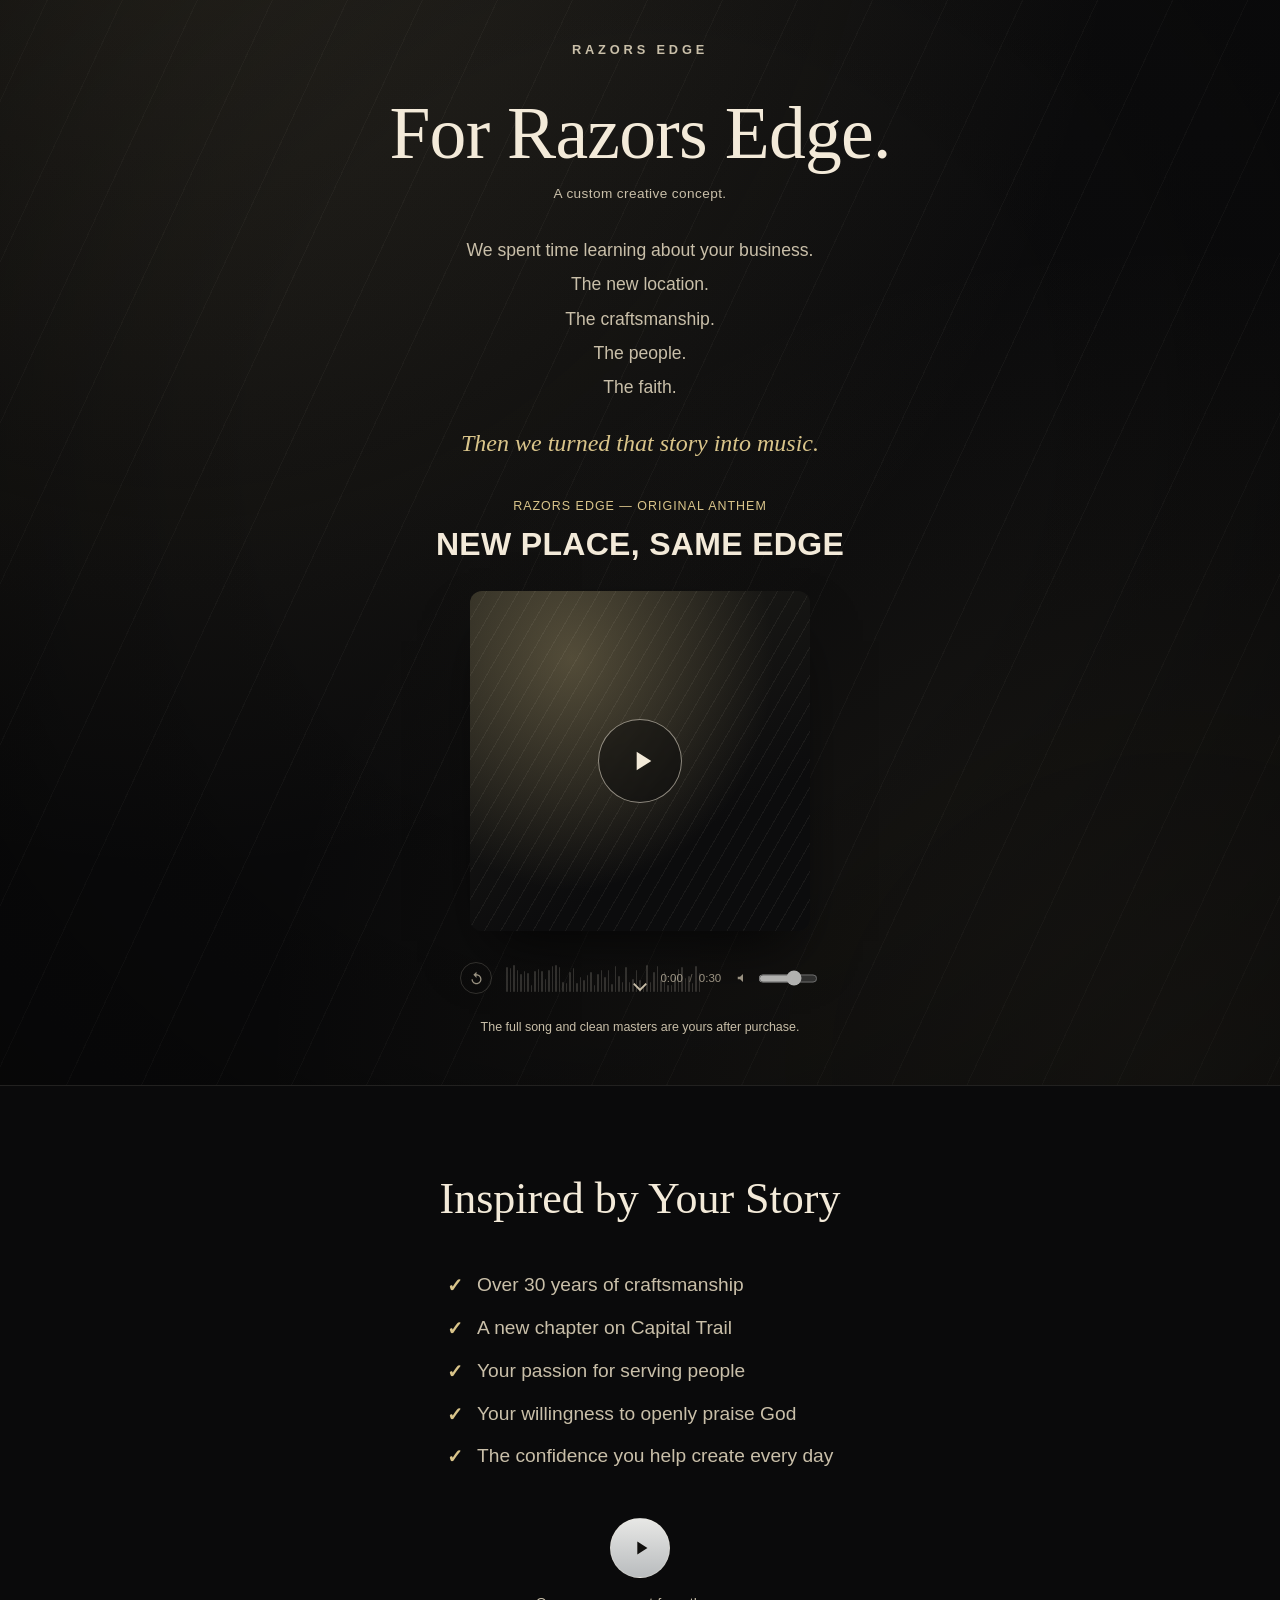
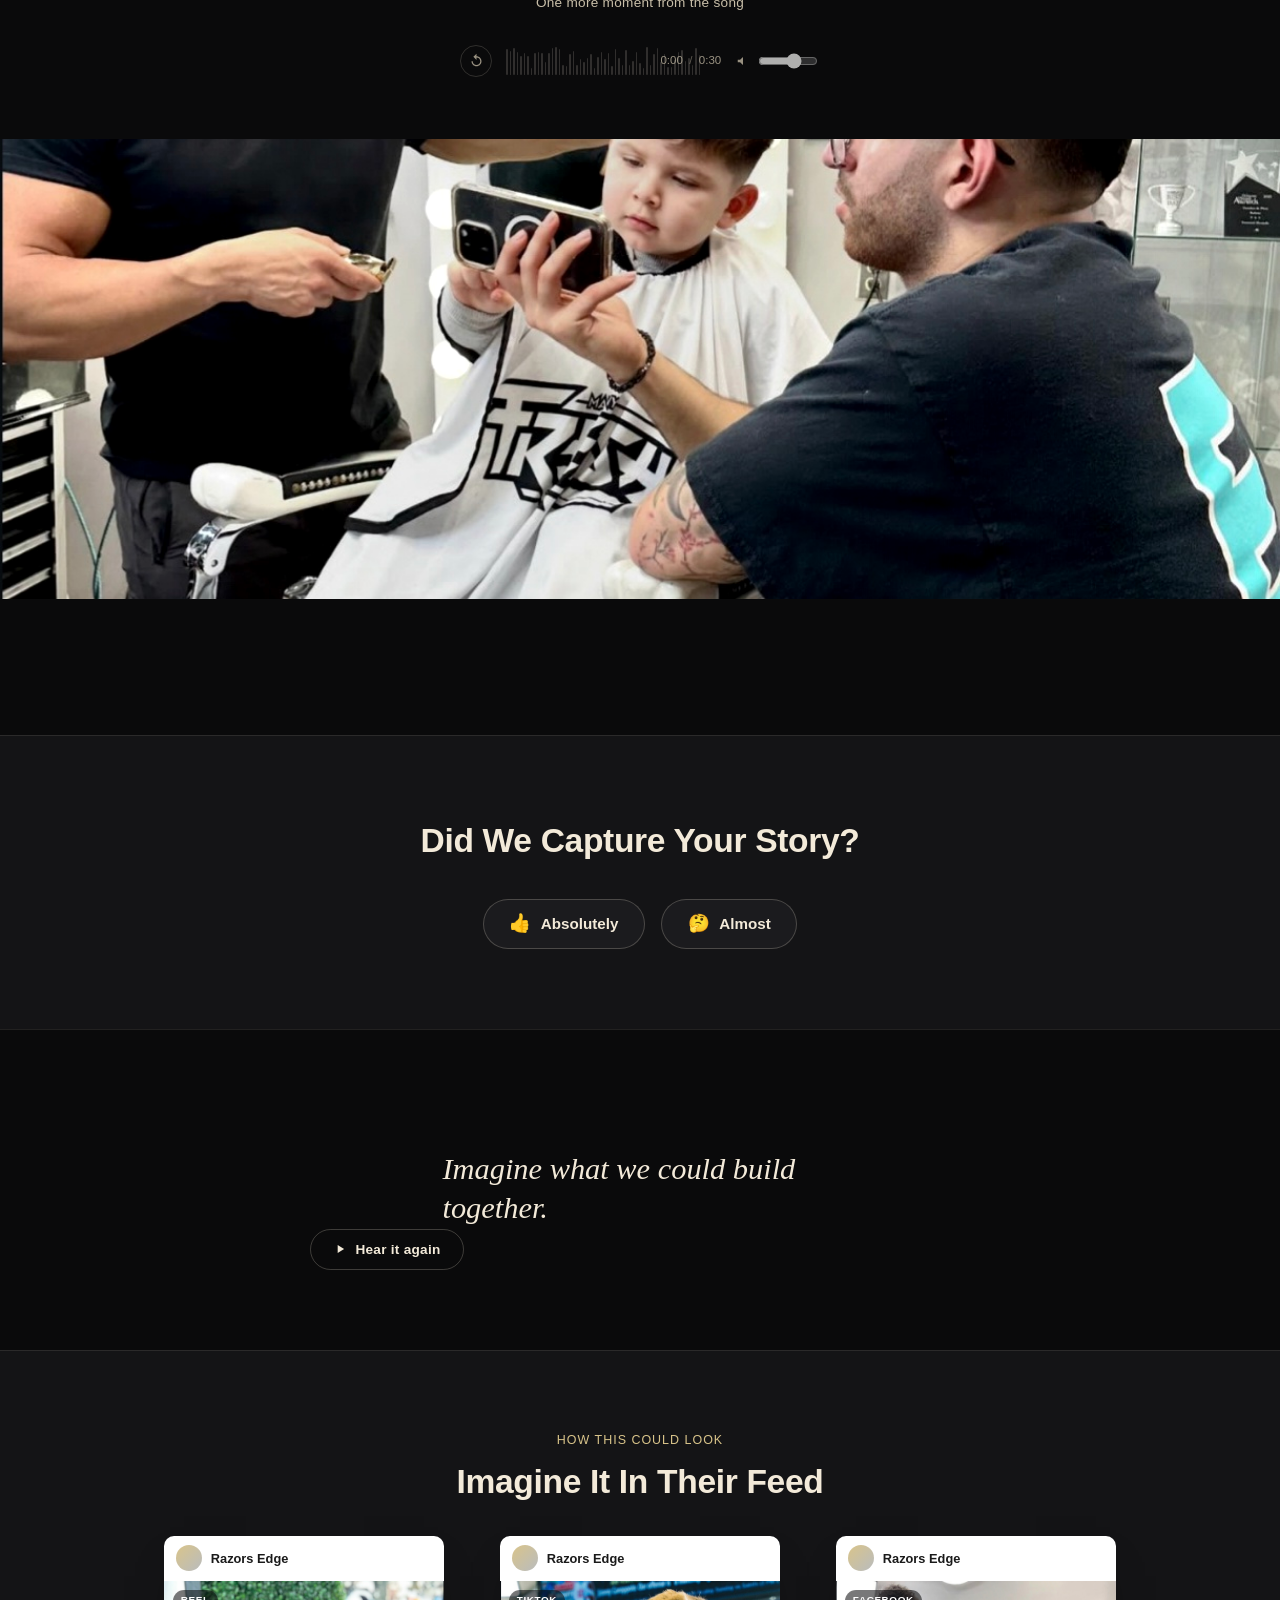
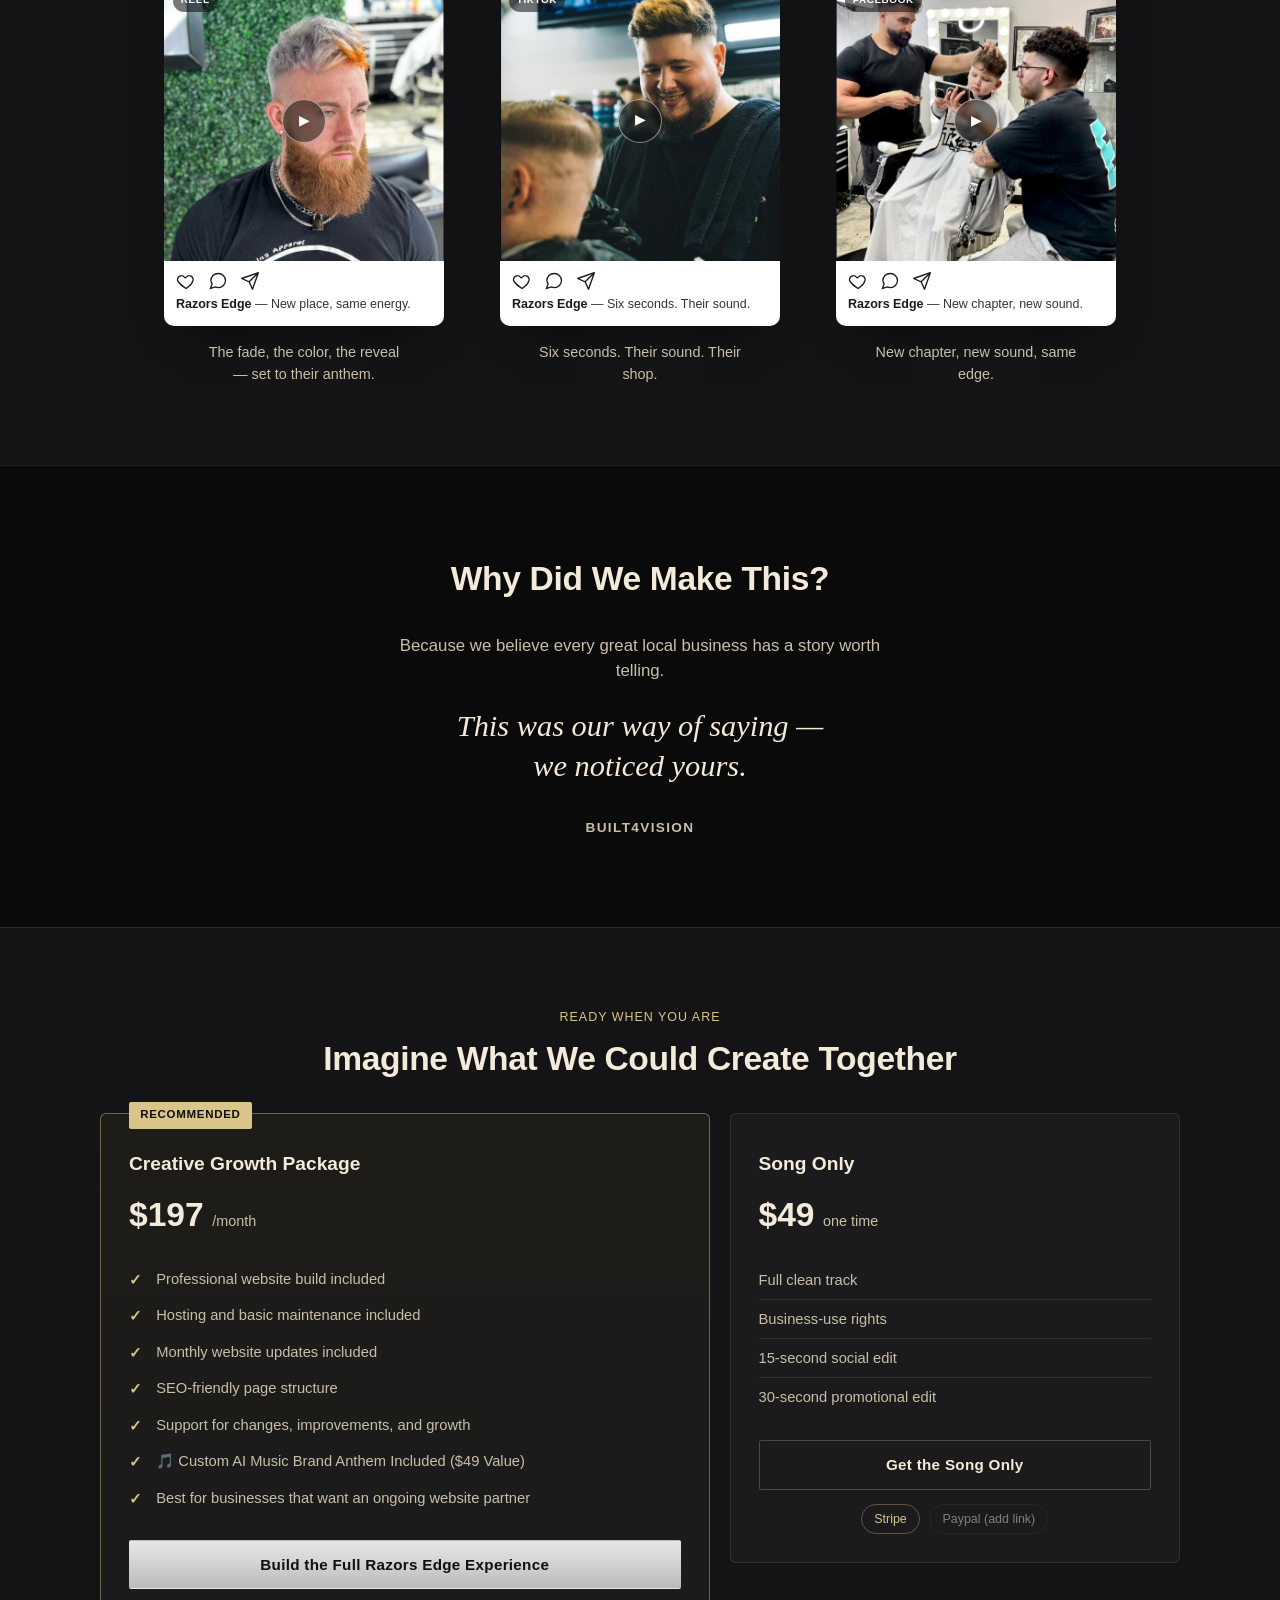
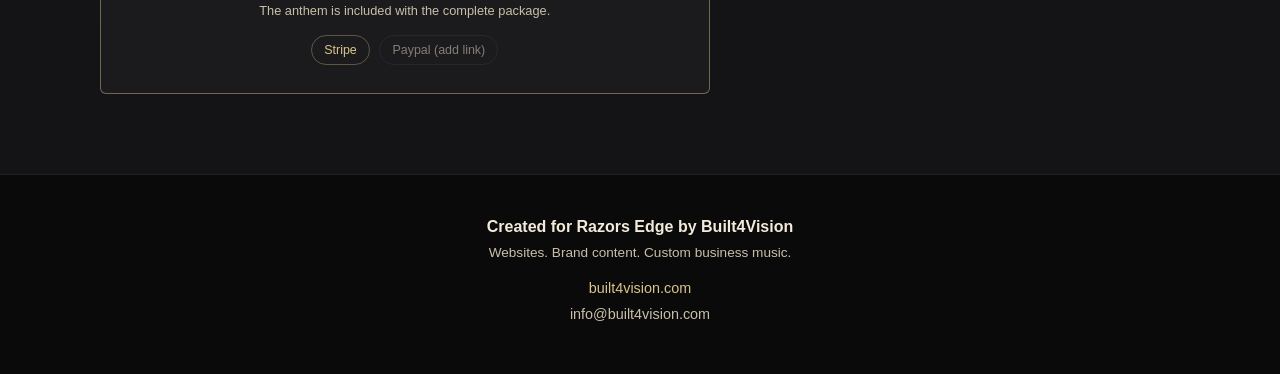
==== commit 86eb5cfc: "Add second preview sample after the story checklist initPlayer() is now reusable per-instance (idSuf" ====
--- a/index.html
+++ b/index.html
@@ -168,6 +168,72 @@
           <li>Your willingness to openly praise God</li>
           <li>The confidence you help create every day</li>
         </ul>
+
+        <!-- ============================================================
+             SECOND SAMPLE — a different moment from the song, further
+             in (a likely hook/chorus window). Independent player
+             instance; see js/main.js initPlayer() and js/config.js
+             secondPreviewStartSeconds/secondPreviewEndSeconds.
+        ============================================================ -->
+        <div class="mini-player" data-animate>
+          <audio id="anthem-audio-2" preload="metadata" data-config-src="audioSrc">
+            <source src="audio/razors-edge-anthem.mp3" type="audio/mpeg" data-config-src="audioSrc" />
+          </audio>
+
+          <button class="mini-player__play" id="play-toggle-2" type="button" aria-label="Play another moment from the anthem">
+            <svg class="icon icon--play" viewBox="0 0 24 24" aria-hidden="true"><path d="M8 5v14l11-7z"/></svg>
+            <svg class="icon icon--pause" viewBox="0 0 24 24" aria-hidden="true" hidden><path d="M6 5h4v14H6zM14 5h4v14h-4z"/></svg>
+          </button>
+
+          <p class="mini-player__label">One more moment from the song</p>
+
+          <div class="release-card__controls">
+            <button class="player__restart" id="restart-btn-2" type="button" aria-label="Restart this preview">
+              <svg class="icon" viewBox="0 0 24 24" aria-hidden="true"><path d="M12 5V1L7 6l5 5V7c3.31 0 6 2.69 6 6s-2.69 6-6 6-6-2.69-6-6H4c0 4.42 3.58 8 8 8s8-3.58 8-8-3.58-8-8-8z"/></svg>
+            </button>
+
+            <div class="player__scrub">
+              <div class="waveform" id="waveform-2" aria-hidden="true">
+                <div class="waveform__layer waveform__layer--base" id="wave-base-2"></div>
+                <div class="waveform__layer waveform__layer--progress" id="wave-progress-2"></div>
+              </div>
+              <input
+                type="range"
+                id="seek-2"
+                class="seek"
+                min="0"
+                max="1000"
+                value="0"
+                step="1"
+                aria-label="Seek position in this preview"
+              />
+            </div>
+
+            <div class="player__time" aria-live="off">
+              <span id="time-elapsed-2">0:00</span>
+              <span class="player__time-sep">/</span>
+              <span id="time-total-2">0:00</span>
+            </div>
+
+            <div class="player__volume">
+              <svg class="icon icon--sm" viewBox="0 0 24 24" aria-hidden="true"><path d="M3 10v4h4l5 5V5L7 10H3z"/></svg>
+              <input
+                type="range"
+                id="volume-2"
+                class="volume"
+                min="0"
+                max="1"
+                step="0.01"
+                value="0.85"
+                aria-label="Volume"
+              />
+            </div>
+          </div>
+
+          <p class="player__fallback" id="player-fallback-2" hidden>
+            Audio file not found — add <code>audio/razors-edge-anthem.mp3</code> to enable playback.
+          </p>
+        </div>
       </div>
 
       <!-- Full-bleed shop photo. If images/shop-photo.jpg is missing, this simply hides. -->
@@ -203,7 +269,7 @@
     <section class="section" id="pivot" aria-label="Pivot">
       <div class="wrap wrap--narrow">
         <p class="pivot-line" data-animate>Imagine what we could build together.</p>
-        <button class="play-again" type="button" data-play-again data-scroll-to="#main">
+        <button class="play-again" type="button" data-play-again="main" data-scroll-to="#main">
           <svg class="icon icon--sm" viewBox="0 0 24 24" aria-hidden="true"><path d="M8 5v14l11-7z"/></svg>
           Hear it again
         </button>
--- a/css/style.css
+++ b/css/style.css
@@ -672,6 +672,44 @@
   fill: currentColor;
 }
 
+.mini-player {
+  display: flex;
+  flex-direction: column;
+  align-items: center;
+  margin-top: 3rem;
+}
+.mini-player__play {
+  flex: none;
+  width: 60px;
+  height: 60px;
+  border-radius: 50%;
+  border: 1px solid var(--line-strong);
+  background: linear-gradient(180deg, var(--silver-bright), var(--silver));
+  color: #100f0d;
+  display: flex;
+  align-items: center;
+  justify-content: center;
+  cursor: pointer;
+  transition: transform 0.2s var(--ease);
+}
+.mini-player__play:active {
+  transform: scale(0.95);
+}
+.mini-player__play .icon {
+  width: 22px;
+  height: 22px;
+  fill: currentColor;
+}
+.mini-player__play .icon--play {
+  margin-left: 2px;
+}
+.mini-player__label {
+  margin: 0.9rem 0 0;
+  font-size: 0.85rem;
+  color: var(--cream-muted);
+  letter-spacing: 0.02em;
+}
+
 /* ==========================================================================
    VISION / MOCKUPS — show it, don't explain it
    ========================================================================== */
@@ -1227,3 +1265,67 @@
 .thanks-support a {
   color: var(--accent);
 }
+
+/* ==========================================================================
+   SCHEDULE PAGE — proposed-time picker
+   ========================================================================== */
+.slot-grid {
+  display: flex;
+  flex-direction: column;
+  gap: 1.25rem;
+  margin: 0 0 1.75rem;
+}
+
+.slot-day__label {
+  font-family: var(--font-display);
+  font-weight: 700;
+  font-size: 0.9rem;
+  color: var(--cream);
+  margin: 0 0 0.6rem;
+}
+
+.slot-day__options {
+  display: flex;
+  flex-wrap: wrap;
+  gap: 0.6rem;
+}
+
+.slot-option {
+  position: relative;
+  display: inline-flex;
+  align-items: center;
+  border: 1px solid var(--line-strong);
+  border-radius: 999px;
+  padding: 0.65rem 1.2rem;
+  font-size: 0.9rem;
+  color: var(--cream-muted);
+  cursor: pointer;
+  transition: border-color 0.2s var(--ease), color 0.2s var(--ease), background 0.2s var(--ease);
+}
+.slot-option input {
+  position: absolute;
+  opacity: 0;
+  width: 1px;
+  height: 1px;
+}
+.slot-option:has(input:checked) {
+  border-color: var(--accent);
+  color: var(--cream);
+  background: rgba(217, 196, 138, 0.1);
+}
+.slot-option:has(input:focus-visible) {
+  outline: 2px solid var(--focus);
+  outline-offset: 2px;
+}
+
+.slot-empty {
+  color: var(--cream-muted);
+  font-size: 0.9rem;
+}
+
+.schedule-note {
+  text-align: center;
+  font-size: 0.8rem;
+  color: var(--cream-muted);
+  margin: 0.85rem 0 0;
+}
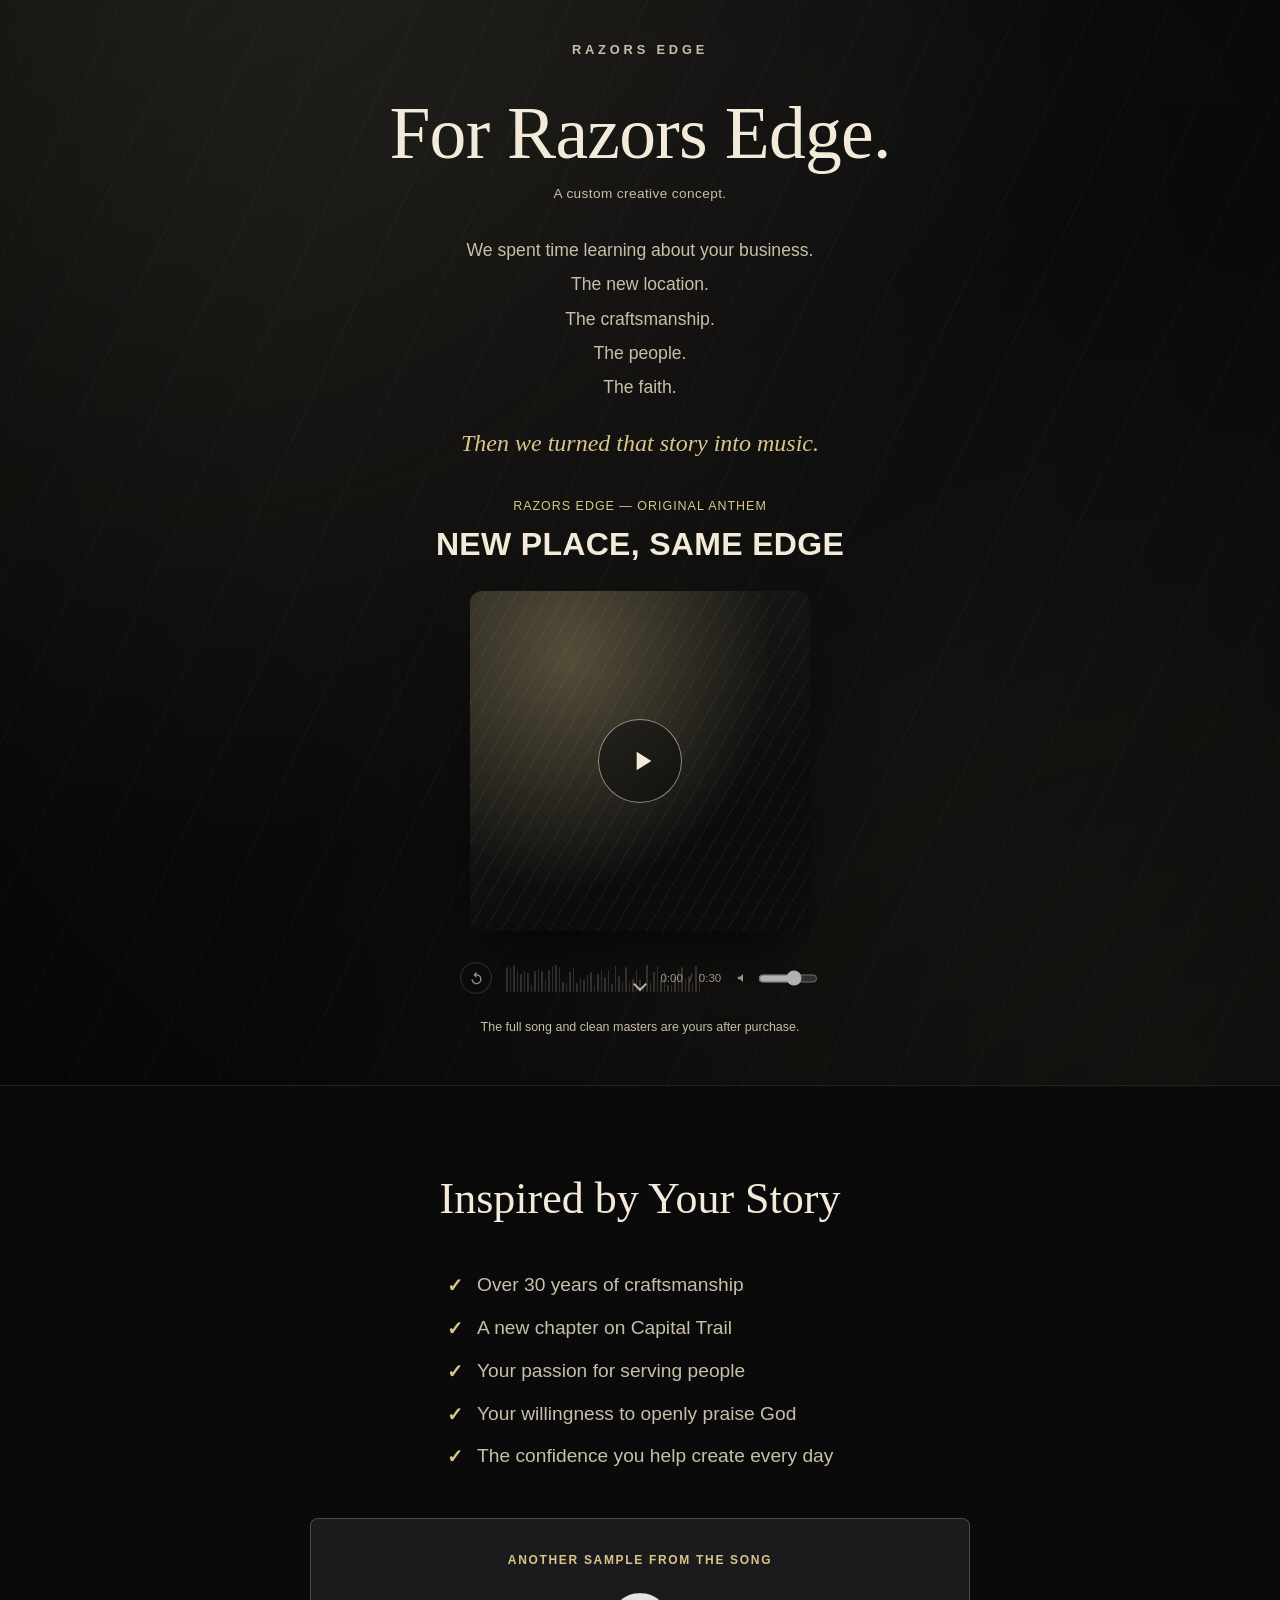
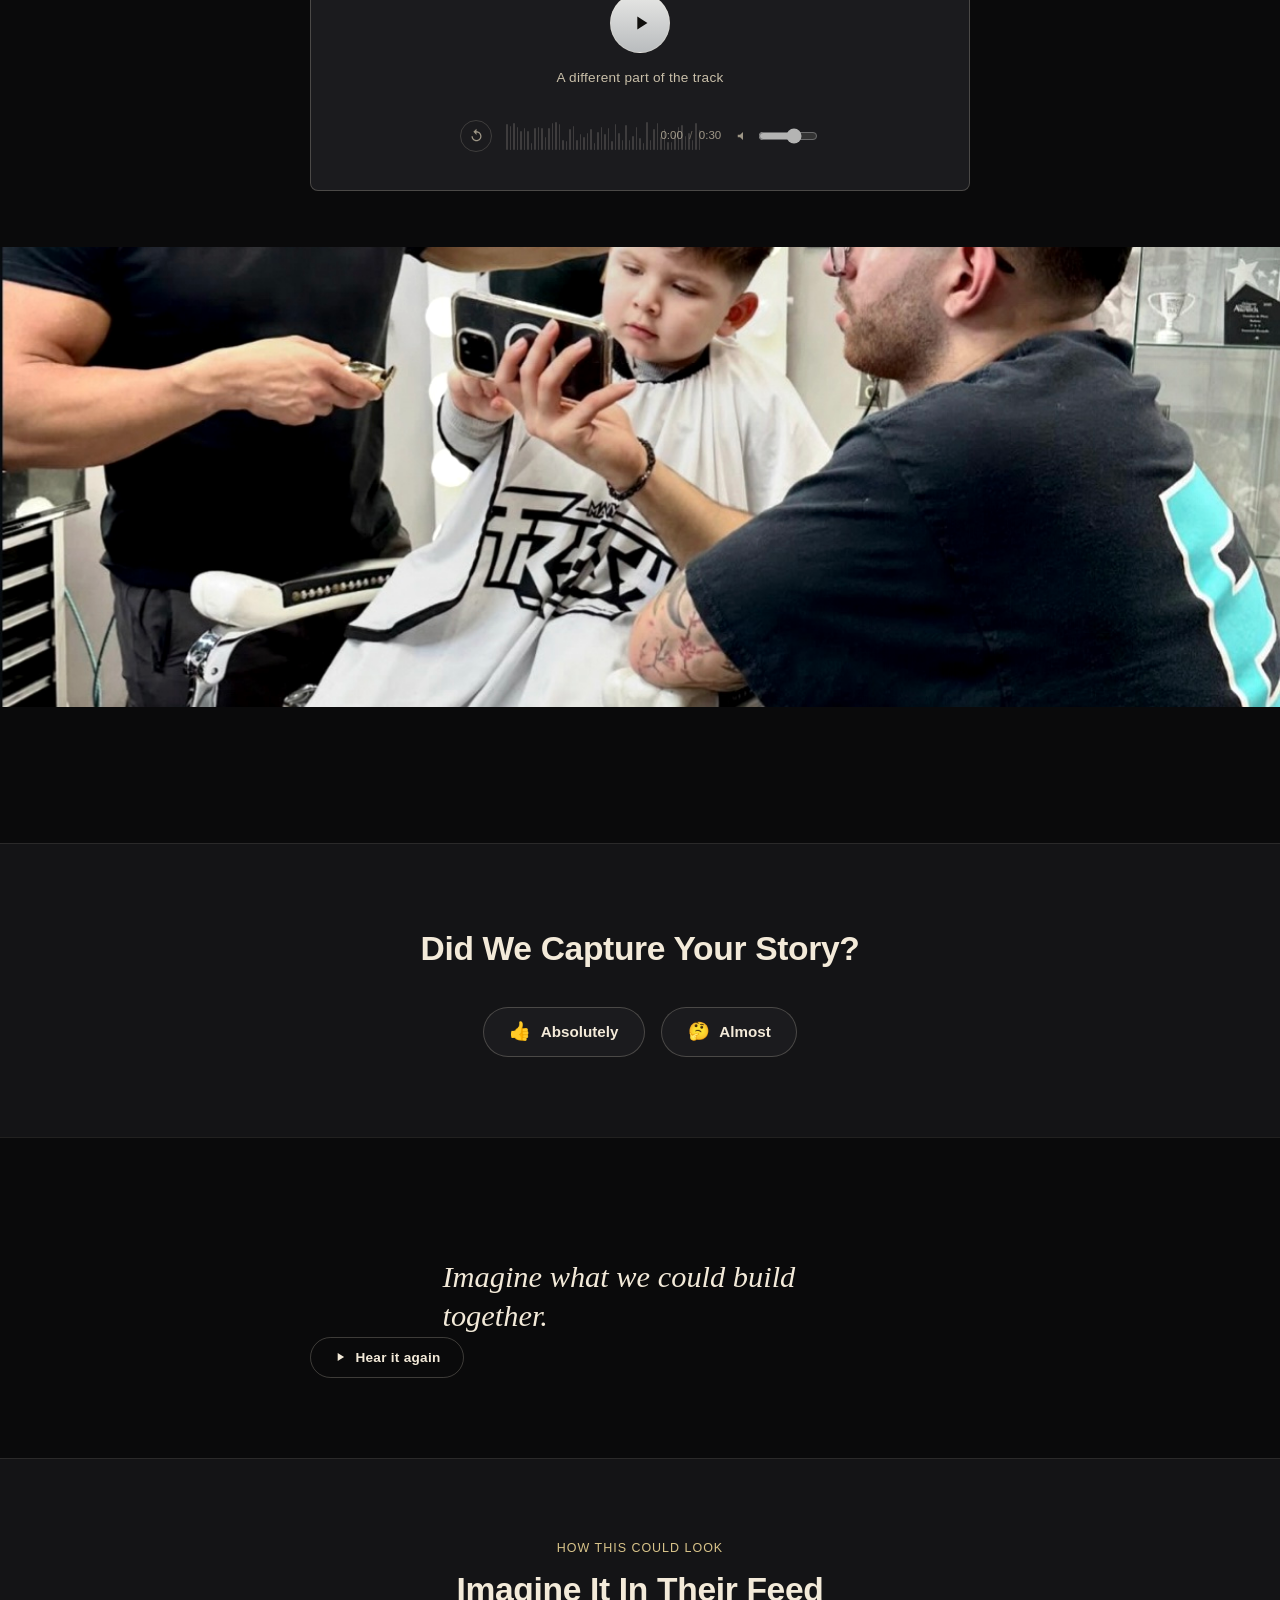
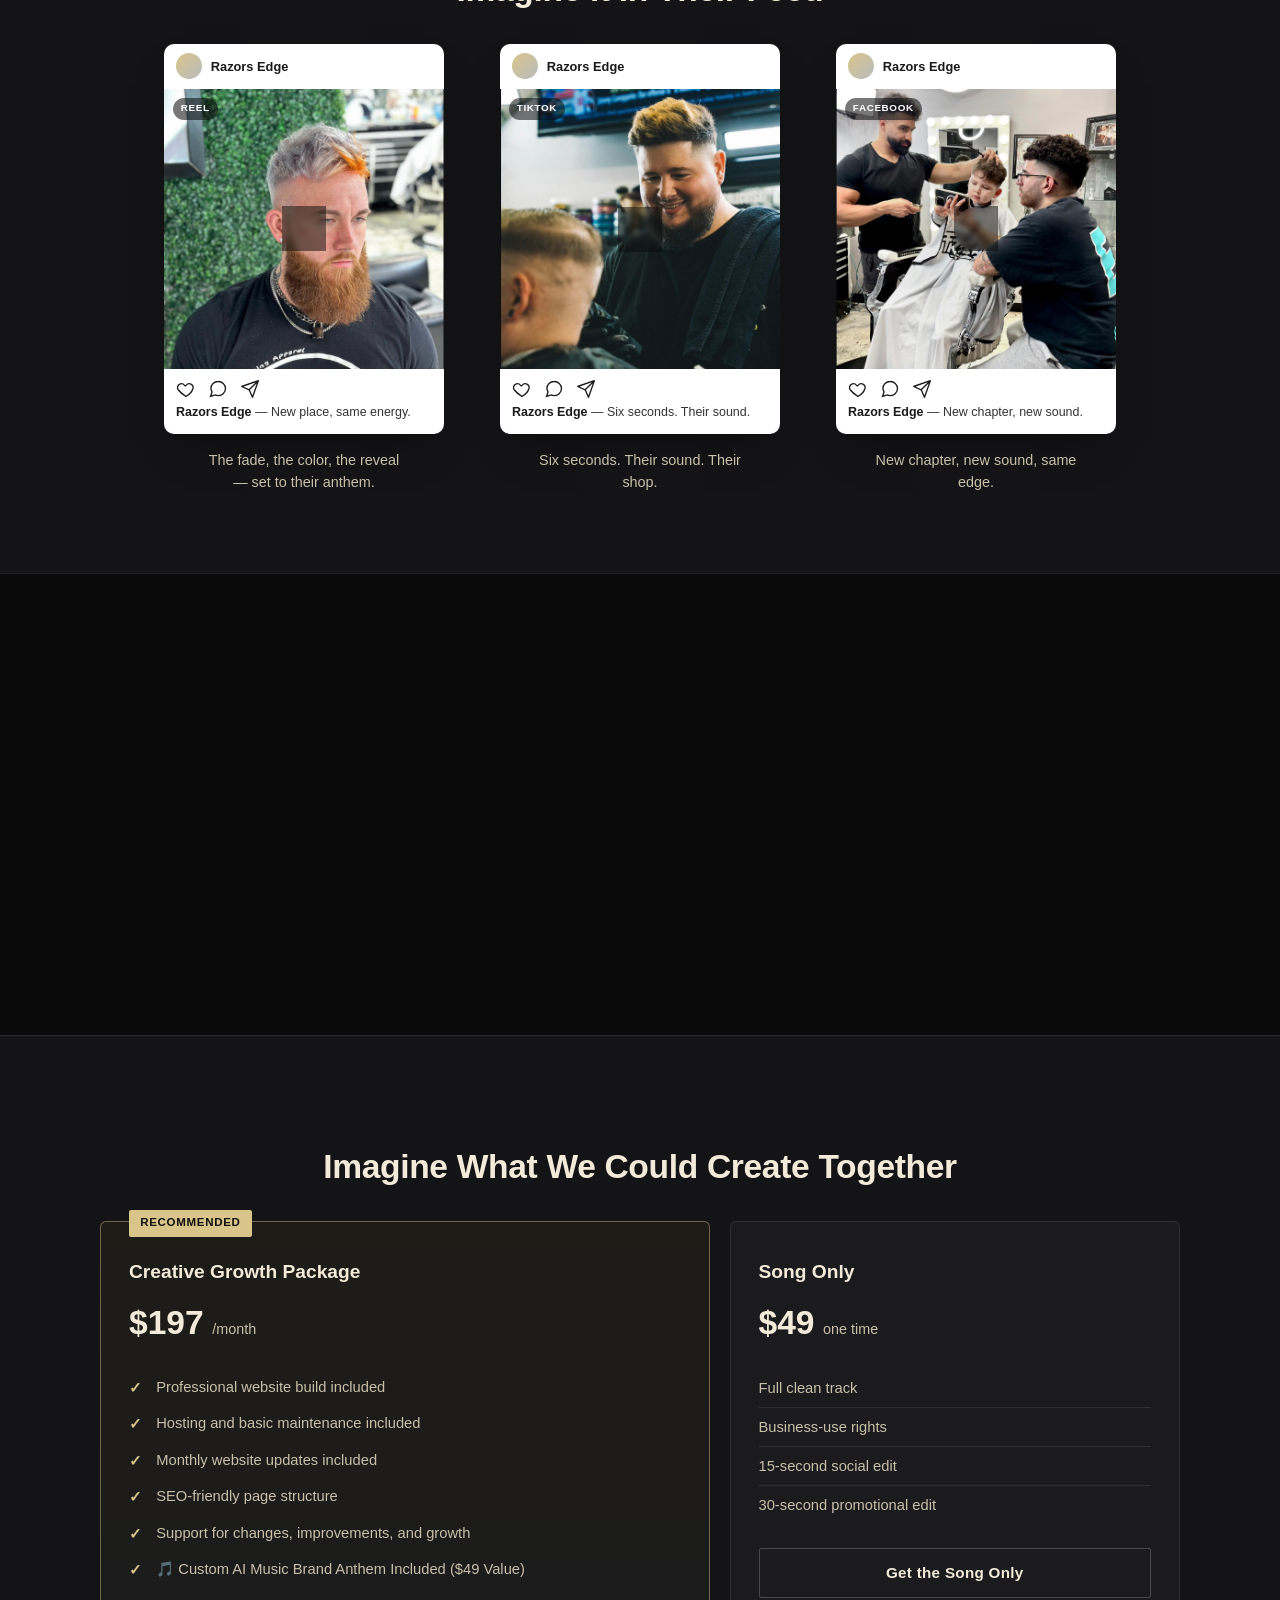
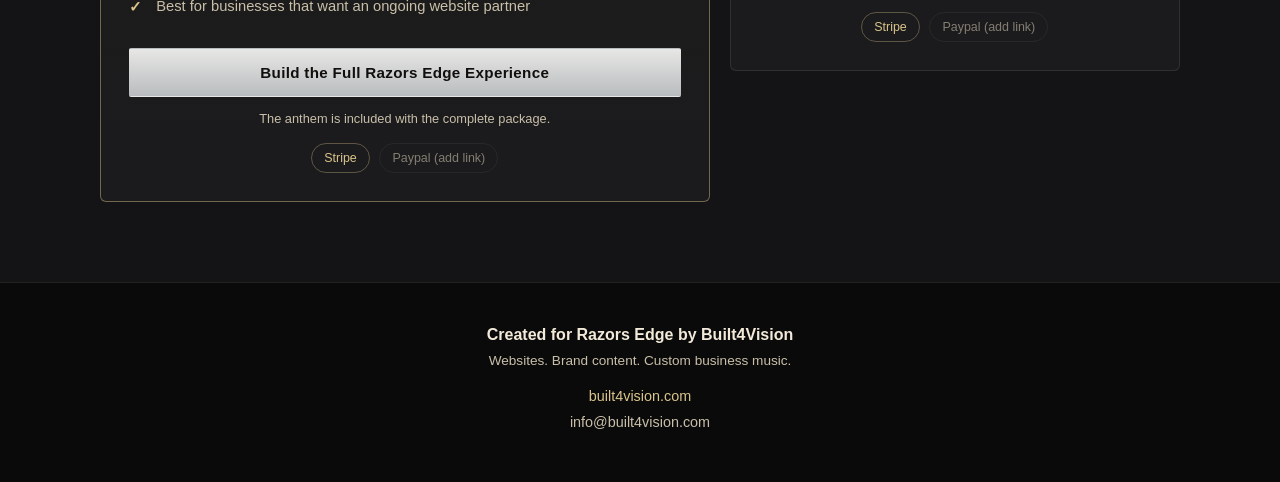
==== commit 1ae67e1c: "Make the second sample read as clearly distinct, not a continuation Adds an "ANOTHER SAMPLE FROM THE" ====
--- a/index.html
+++ b/index.html
@@ -176,16 +176,18 @@
              secondPreviewStartSeconds/secondPreviewEndSeconds.
         ============================================================ -->
         <div class="mini-player" data-animate>
+          <p class="mini-player__eyebrow">Another Sample From the Song</p>
+
           <audio id="anthem-audio-2" preload="metadata" data-config-src="audioSrc">
             <source src="audio/razors-edge-anthem.mp3" type="audio/mpeg" data-config-src="audioSrc" />
           </audio>
 
-          <button class="mini-player__play" id="play-toggle-2" type="button" aria-label="Play another moment from the anthem">
+          <button class="mini-player__play" id="play-toggle-2" type="button" aria-label="Play a different moment from the anthem">
             <svg class="icon icon--play" viewBox="0 0 24 24" aria-hidden="true"><path d="M8 5v14l11-7z"/></svg>
             <svg class="icon icon--pause" viewBox="0 0 24 24" aria-hidden="true" hidden><path d="M6 5h4v14H6zM14 5h4v14h-4z"/></svg>
           </button>
 
-          <p class="mini-player__label">One more moment from the song</p>
+          <p class="mini-player__label">A different part of the track</p>
 
           <div class="release-card__controls">
             <button class="player__restart" id="restart-btn-2" type="button" aria-label="Restart this preview">
--- a/css/style.css
+++ b/css/style.css
@@ -677,6 +677,18 @@
   flex-direction: column;
   align-items: center;
   margin-top: 3rem;
+  padding: 2rem 1.5rem;
+  border: 1px solid var(--line-strong);
+  border-radius: 8px;
+  background: var(--bg-panel);
+}
+.mini-player__eyebrow {
+  font-size: 0.75rem;
+  font-weight: 700;
+  letter-spacing: 0.14em;
+  text-transform: uppercase;
+  color: var(--accent);
+  margin: 0 0 1.5rem;
 }
 .mini-player__play {
   flex: none;
